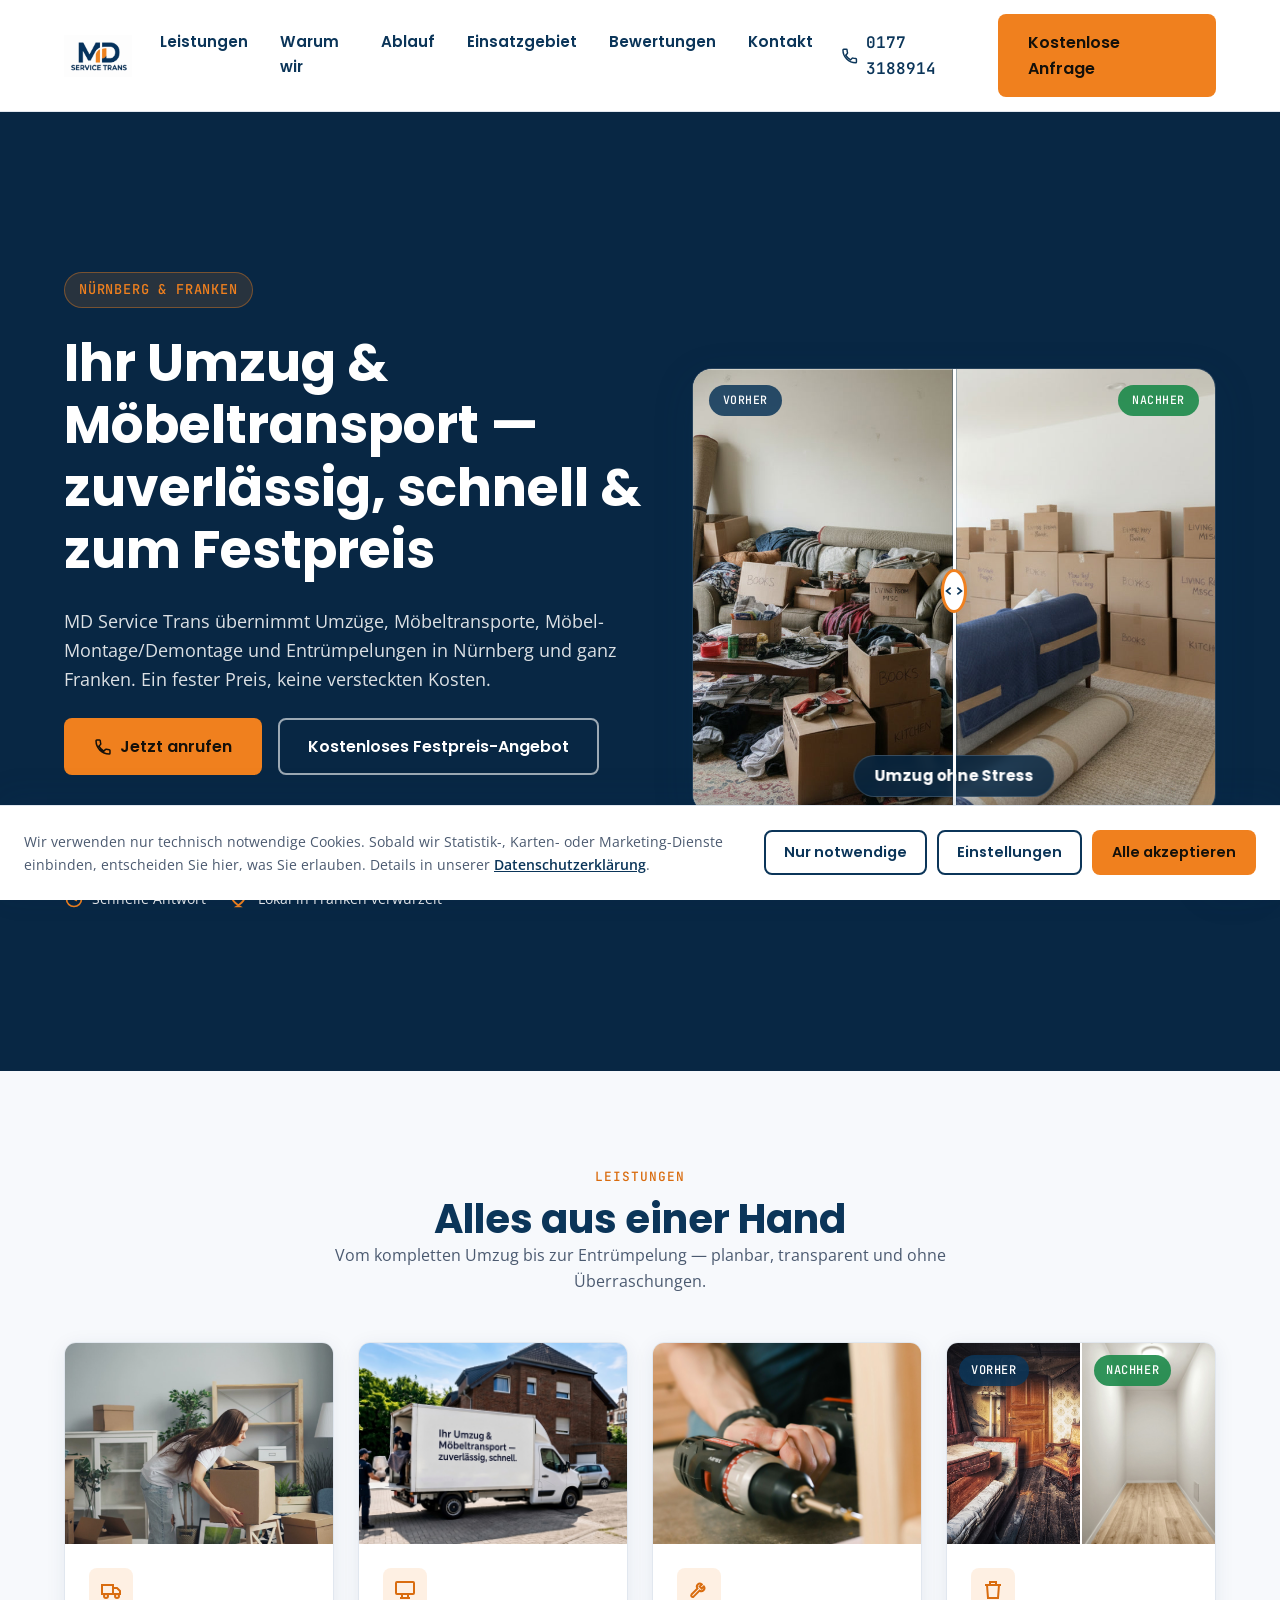
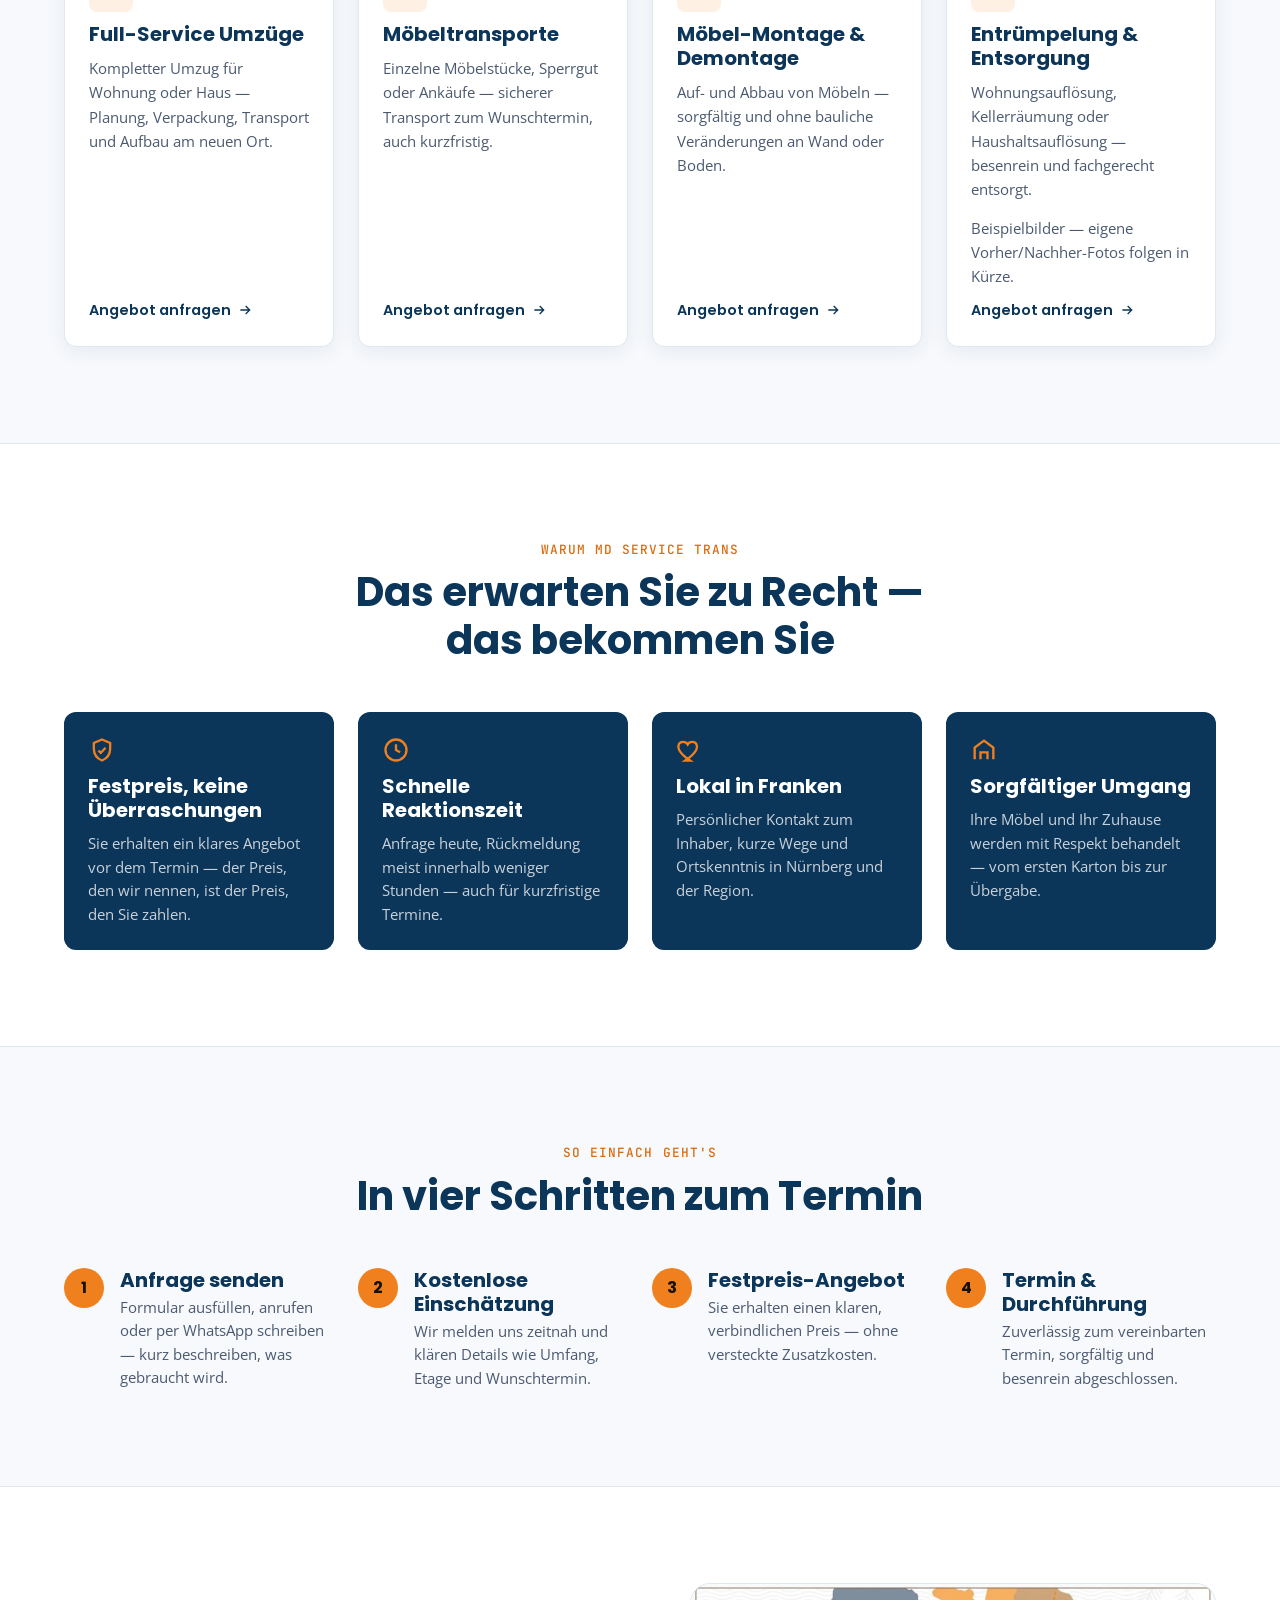
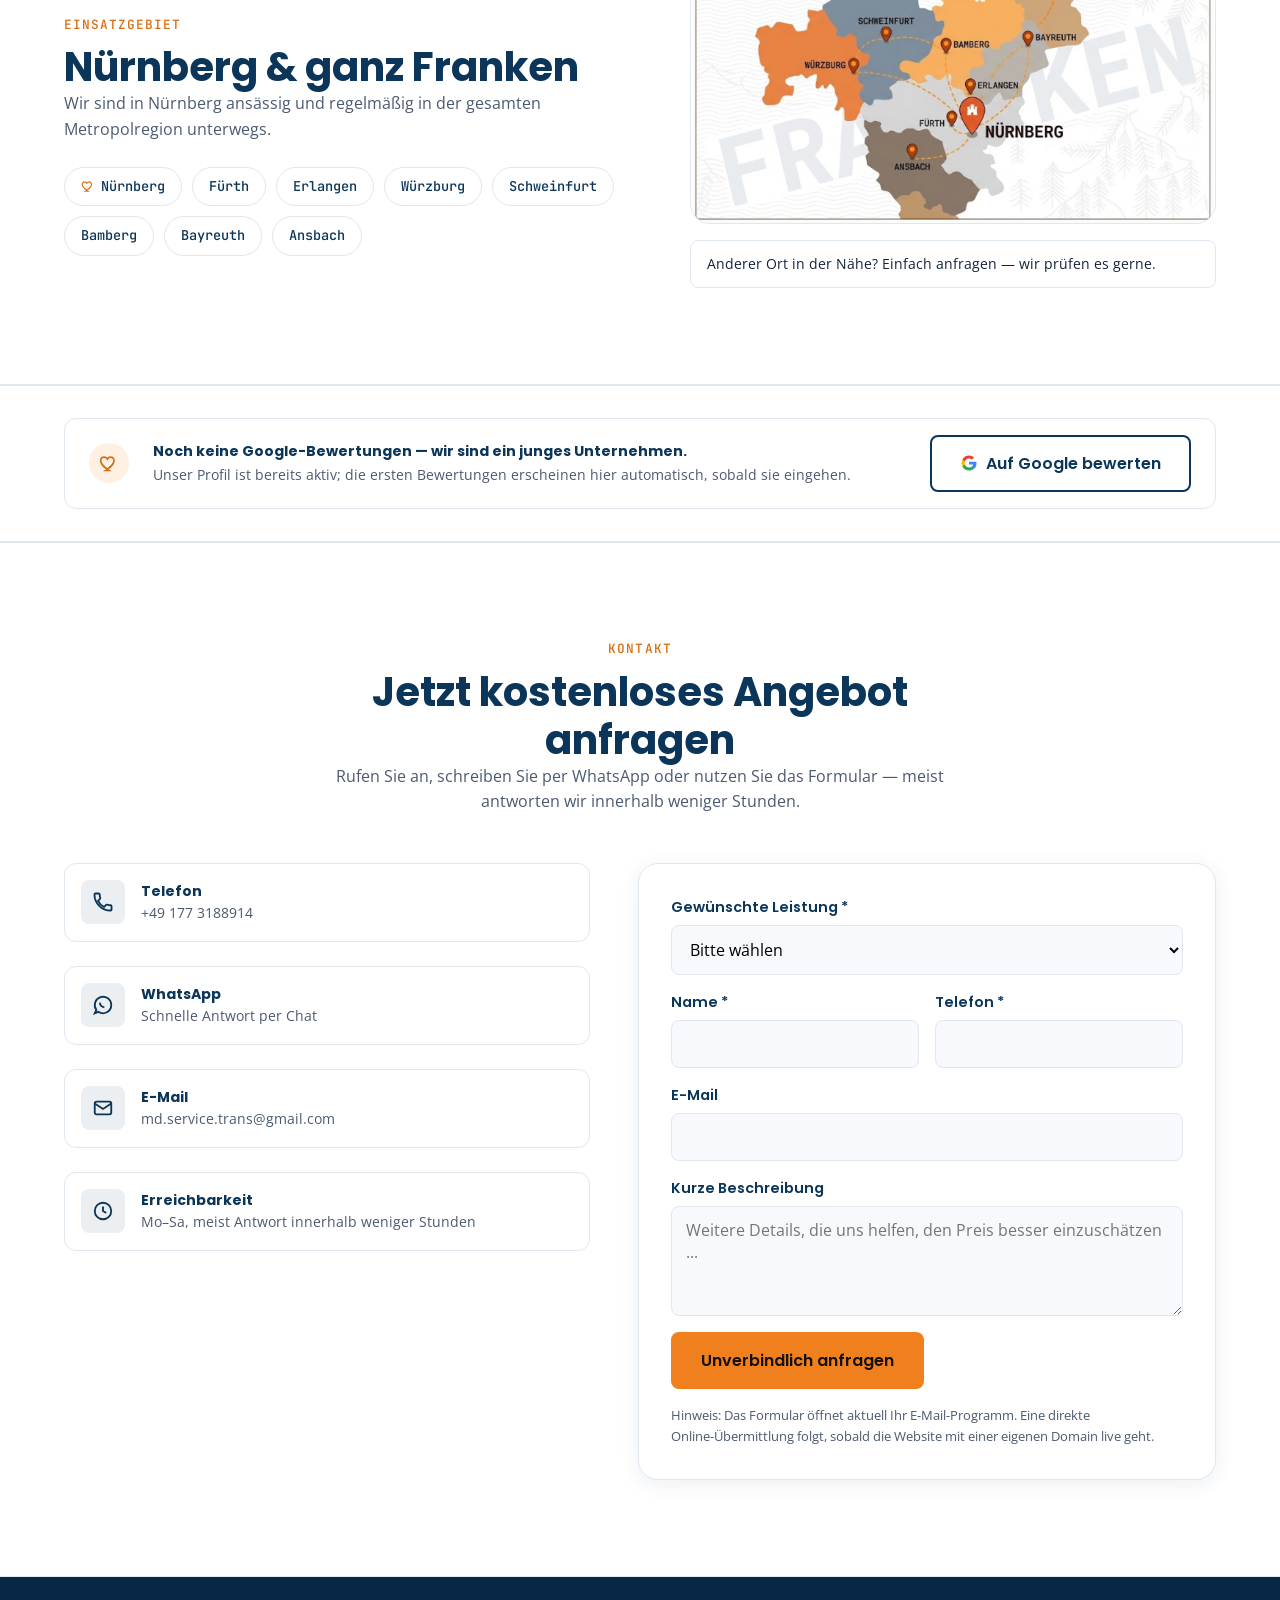
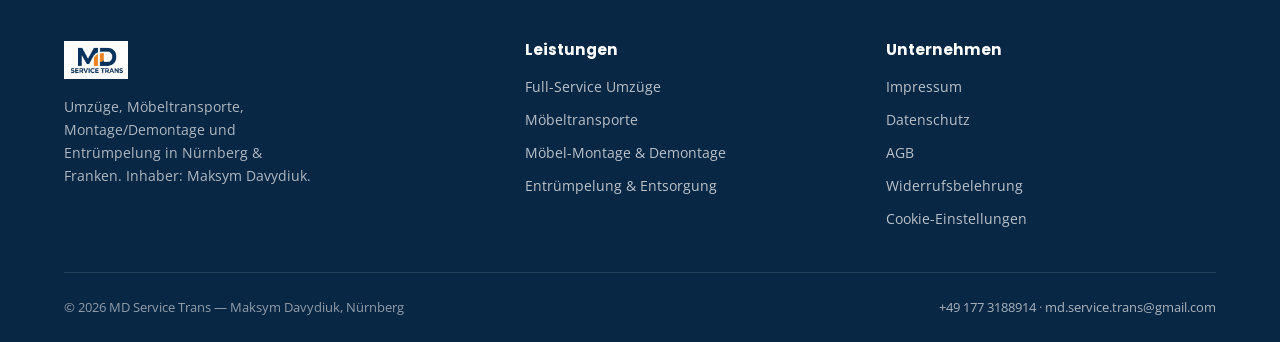
==== index.html @ b8107079 "Move service-area caption below the map instead of overlaying it" ====
<!DOCTYPE html>
<html lang="de">
<head>
<meta charset="UTF-8">
<meta name="viewport" content="width=device-width, initial-scale=1">
<title>MD Service Trans — Umzüge & Möbeltransporte in Nürnberg & Franken</title>
<meta name="description" content="Umzüge, Möbeltransporte, Möbel-Montage/Demontage und Entrümpelung in Nürnberg und Franken. Festpreis ohne versteckte Kosten, versichert, schnelle Antwort.">
<link rel="stylesheet" href="assets/fonts/fonts.css">
<link rel="stylesheet" href="styles.css">

<!-- Structured data for AI agents & search engines (schema.org LocalBusiness) -->
<script type="application/ld+json">
{
  "@context": "https://schema.org",
  "@type": "MovingCompany",
  "name": "MD Service Trans",
  "image": "assets/brand/logo.png",
  "url": "https://www.md-service-trans.de",
  "telephone": "+491773188914",
  "email": "md.service.trans@gmail.com",
  "founder": { "@type": "Person", "name": "Maksym Davydiuk" },
  "sameAs": ["https://www.google.com/search?q=MD+Service+Trans&kgmid=%2Fg%2F11nvbgvc3h&hl=de"],
  "address": {
    "@type": "PostalAddress",
    "streetAddress": "Jenaer Str. 13",
    "postalCode": "90491",
    "addressLocality": "Nürnberg",
    "addressCountry": "DE"
  },
  "areaServed": ["Nürnberg", "Fürth", "Erlangen", "Würzburg", "Schweinfurt", "Bamberg", "Bayreuth", "Ansbach"],
  "priceRange": "€€",
  "makesOffer": [
    { "@type": "Offer", "itemOffered": { "@type": "Service", "name": "Umzüge / Full-Service Umzug" } },
    { "@type": "Offer", "itemOffered": { "@type": "Service", "name": "Möbeltransporte" } },
    { "@type": "Offer", "itemOffered": { "@type": "Service", "name": "Möbel-Montage & Demontage" } },
    { "@type": "Offer", "itemOffered": { "@type": "Service", "name": "Entrümpelung & Entsorgung" } }
  ]
}
</script>
</head>
<body>
<a class="skip-link" href="#main">Zum Inhalt springen</a>

<header class="site-header">
  <div class="container header-inner">
    <a href="#top" class="brand" aria-label="MD Service Trans — Startseite">
      <img src="assets/brand/logo.png" alt="MD Service Trans Logo">
    </a>
    <nav class="main-nav" id="main-nav" aria-label="Hauptnavigation">
      <a href="#leistungen">Leistungen</a>
      <a href="#warum-wir">Warum wir</a>
      <a href="#ablauf">Ablauf</a>
      <a href="#einsatzgebiet">Einsatzgebiet</a>
      <a href="#bewertungen">Bewertungen</a>
      <a href="#kontakt">Kontakt</a>
    </nav>
    <div class="header-cta">
      <a class="phone-link" href="tel:+491773188914" aria-label="Anrufen: 0177 3188914">
        <svg width="18" height="18" viewBox="0 0 24 24" fill="none" stroke="currentColor" stroke-width="2" aria-hidden="true"><path d="M6.6 10.8c1.4 2.8 3.8 5.2 6.6 6.6l2.2-2.2c.3-.3.7-.4 1.1-.3 1.2.4 2.5.6 3.8.6.6 0 1 .5 1 1.1v3.6c0 .6-.5 1.1-1.1 1.1C10.6 21.3 2.7 13.4 2.7 3.8 2.7 3.2 3.1 2.7 3.7 2.7h3.6c.6 0 1.1.4 1.1 1 0 1.3.2 2.6.6 3.8.1.4 0 .8-.3 1.1L6.6 10.8Z"/></svg>
        <span>0177 3188914</span>
      </a>
      <a class="btn btn-primary" href="#kontakt">Kostenlose Anfrage</a>
      <button class="nav-toggle" id="nav-toggle" aria-expanded="false" aria-controls="main-nav" aria-label="Menü öffnen">
        <svg viewBox="0 0 24 24" fill="none" stroke="currentColor" stroke-width="2" aria-hidden="true"><path d="M4 7h16M4 12h16M4 17h16"/></svg>
      </button>
    </div>
  </div>
</header>

<main id="main">

  <!-- HERO -->
  <section class="hero" id="top">
    <div class="container hero-inner">
      <div class="hero-copy">
        <span class="eyebrow">Nürnberg &amp; Franken</span>
        <h1>Ihr Umzug &amp; Möbeltransport — zuverlässig, schnell &amp; zum Festpreis</h1>
        <p class="hero-sub">MD Service Trans übernimmt Umzüge, Möbeltransporte, Möbel-Montage/Demontage und Entrümpelungen in Nürnberg und ganz Franken. Ein fester Preis, keine versteckten Kosten.</p>
        <div class="hero-actions">
          <a class="btn btn-primary" href="tel:+491773188914">
            <svg width="18" height="18" viewBox="0 0 24 24" fill="none" stroke="currentColor" stroke-width="2" aria-hidden="true"><path d="M6.6 10.8c1.4 2.8 3.8 5.2 6.6 6.6l2.2-2.2c.3-.3.7-.4 1.1-.3 1.2.4 2.5.6 3.8.6.6 0 1 .5 1 1.1v3.6c0 .6-.5 1.1-1.1 1.1C10.6 21.3 2.7 13.4 2.7 3.8 2.7 3.2 3.1 2.7 3.7 2.7h3.6c.6 0 1.1.4 1.1 1 0 1.3.2 2.6.6 3.8.1.4 0 .8-.3 1.1L6.6 10.8Z"/></svg>
            Jetzt anrufen
          </a>
          <a class="btn btn-secondary" href="#kontakt">Kostenloses Festpreis-Angebot</a>
        </div>
        <div class="trust-strip">
          <div class="trust-item"><svg viewBox="0 0 24 24" fill="none" stroke="currentColor" stroke-width="2" aria-hidden="true"><path d="M9 12.5l2 2 4-4.5M12 3l7 3v5c0 4.6-3 8.4-7 10-4-1.6-7-5.4-7-10V6l7-3Z"/></svg>Festpreis ohne versteckte Kosten</div>
          <div class="trust-item"><svg viewBox="0 0 24 24" fill="none" stroke="currentColor" stroke-width="2" aria-hidden="true"><path d="M12 3l7 3v5c0 4.6-3 8.4-7 10-4-1.6-7-5.4-7-10V6l7-3Z"/></svg>Versichert &amp; zuverlässig</div>
          <div class="trust-item"><svg viewBox="0 0 24 24" fill="none" stroke="currentColor" stroke-width="2" aria-hidden="true"><circle cx="12" cy="12" r="9"/><path d="M12 7v5l3.5 2"/></svg>Schnelle Antwort</div>
          <div class="trust-item"><svg viewBox="0 0 24 24" fill="none" stroke="currentColor" stroke-width="2" aria-hidden="true"><path d="M12 21s-7-4.6-9.3-9C1 8.4 2.6 5 6 5c2 0 3.3 1 4 2.2C10.7 6 12 5 14 5c3.4 0 5 3.4 3.3 7-2.3 4.4-9.3 9-9.3 9Z"/></svg>Lokal in Franken verwurzelt</div>
        </div>
      </div>
      <div class="hero-photo-card">
        <!-- TODO: swap for the matched AI-generated "chaos -> packed" pair once supplied via Drive -->
        <div class="ba-slider" id="hero-ba-slider">
          <div class="ba-slider-layer ba-after">
            <img src="assets/photos/hero-nachher-room.jpg" alt="Nachher: sauber verpacktes Sofa und ordentlich gestapelte Kartons, bereit für den Umzug" width="1344" height="768">
          </div>
          <div class="ba-slider-layer ba-before">
            <img src="assets/photos/hero-vorher-room.jpg" alt="Vorher: Zimmer voller Umzugskartons, Möbel und Chaos" width="1344" height="768">
          </div>
          <span class="ba-slider-tag ba-tag-before">Vorher</span>
          <span class="ba-slider-tag ba-tag-after">Nachher</span>
          <div class="ba-slider-handle" id="hero-ba-handle" role="slider" tabindex="0"
               aria-label="Vorher/Nachher-Vergleich verschieben" aria-valuemin="0" aria-valuemax="100" aria-valuenow="50">
            <span class="ba-slider-handle-btn">
              <svg viewBox="0 0 24 24" fill="none" stroke="currentColor" stroke-width="2" aria-hidden="true"><path d="M8 8l-5 4 5 4M16 8l5 4-5 4"/></svg>
            </span>
          </div>
          <span class="hero-slogan">Umzug ohne Stress</span>
        </div>
      </div>
    </div>
  </section>

  <!-- SERVICES -->
  <section id="leistungen">
    <div class="container">
      <div class="section-head">
        <span class="kicker">Leistungen</span>
        <h2>Alles aus einer Hand</h2>
        <p>Vom kompletten Umzug bis zur Entrümpelung — planbar, transparent und ohne Überraschungen.</p>
      </div>
      <div class="services-grid">

        <article class="service-card">
          <div class="service-photo"><img src="assets/photos/service-umzug.jpg" alt="Umzugskartons werden in einer Wohnung für einen Full-Service-Umzug gepackt (Illustrationsfoto)" loading="lazy" width="600" height="450"></div>
          <div class="service-body">
            <div class="service-icon"><svg viewBox="0 0 24 24" fill="none" stroke="currentColor" stroke-width="2" aria-hidden="true"><path d="M3 7h11v9H3zM14 10h4l3 3v3h-7zM7 20a2 2 0 100-4 2 2 0 000 4zM18 20a2 2 0 100-4 2 2 0 000 4z"/></svg></div>
            <h3>Full-Service Umzüge</h3>
            <p>Kompletter Umzug für Wohnung oder Haus — Planung, Verpackung, Transport und Aufbau am neuen Ort.</p>
            <a class="service-link" href="#kontakt">Angebot anfragen <svg viewBox="0 0 24 24" fill="none" stroke="currentColor" stroke-width="2" aria-hidden="true"><path d="M5 12h14M13 6l6 6-6 6"/></svg></a>
          </div>
        </article>

        <article class="service-card">
          <div class="service-photo"><img src="assets/photos/service-moebeltransport-creative.jpg" alt="Großer Möbeltransporter für umfangreiche Transporte (Illustrationsfoto)" loading="lazy" width="600" height="450"></div>
          <div class="service-body">
            <div class="service-icon"><svg viewBox="0 0 24 24" fill="none" stroke="currentColor" stroke-width="2" aria-hidden="true"><rect x="3" y="4" width="18" height="12" rx="1"/><path d="M7 20h10M9 16v4M15 16v4"/></svg></div>
            <h3>Möbeltransporte</h3>
            <p>Einzelne Möbelstücke, Sperrgut oder Ankäufe — sicherer Transport zum Wunschtermin, auch kurzfristig.</p>
            <a class="service-link" href="#kontakt">Angebot anfragen <svg viewBox="0 0 24 24" fill="none" stroke="currentColor" stroke-width="2" aria-hidden="true"><path d="M5 12h14M13 6l6 6-6 6"/></svg></a>
          </div>
        </article>

        <article class="service-card">
          <div class="service-photo"><img src="assets/photos/service-montage.jpg" alt="Möbelmontage mit Akkuschrauber (Illustrationsfoto)" loading="lazy" width="600" height="450"></div>
          <div class="service-body">
            <div class="service-icon"><svg viewBox="0 0 24 24" fill="none" stroke="currentColor" stroke-width="2" aria-hidden="true"><path d="M14.7 6.3a3 3 0 00-4.2 4.2l-6 6a1.5 1.5 0 002.1 2.1l6-6a3 3 0 004.2-4.2l-2.1 2.1-2-2 2.1-2.1Z"/></svg></div>
            <h3>Möbel-Montage &amp; Demontage</h3>
            <p>Auf- und Abbau von Möbeln — sorgfältig und ohne bauliche Veränderungen an Wand oder Boden.</p>
            <a class="service-link" href="#kontakt">Angebot anfragen <svg viewBox="0 0 24 24" fill="none" stroke="currentColor" stroke-width="2" aria-hidden="true"><path d="M5 12h14M13 6l6 6-6 6"/></svg></a>
          </div>
        </article>

        <article class="service-card">
          <div class="service-photo">
            <div class="before-after before-after--card">
              <div class="ba-panel vorher">
                <img src="assets/photos/entruempelung-vorher.jpg" alt="Vollgestellter, unaufgeräumter Raum vor einer Entrümpelung (Beispielbild)" loading="lazy">
                <span class="ba-tag">Vorher</span>
              </div>
              <div class="ba-panel nachher">
                <img src="assets/photos/service-entruempelung.jpg" alt="Leerer, besenreiner Raum nach einer Entrümpelung (Beispielbild)" loading="lazy">
                <span class="ba-tag">Nachher</span>
              </div>
            </div>
          </div>
          <div class="service-body">
            <div class="service-icon"><svg viewBox="0 0 24 24" fill="none" stroke="currentColor" stroke-width="2" aria-hidden="true"><path d="M4 7h16M9 7V4h6v3M6 7l1 13h10l1-13"/></svg></div>
            <h3>Entrümpelung &amp; Entsorgung</h3>
            <p>Wohnungsauflösung, Kellerräumung oder Haushaltsauflösung — besenrein und fachgerecht entsorgt.</p>
            <p class="form-hint">Beispielbilder — eigene Vorher/Nachher-Fotos folgen in Kürze.</p>
            <a class="service-link" href="#kontakt">Angebot anfragen <svg viewBox="0 0 24 24" fill="none" stroke="currentColor" stroke-width="2" aria-hidden="true"><path d="M5 12h14M13 6l6 6-6 6"/></svg></a>
          </div>
        </article>

      </div>
    </div>
  </section>

  <!-- WHY US -->
  <section id="warum-wir" class="section-alt">
    <div class="container">
      <div class="section-head">
        <span class="kicker">Warum MD Service Trans</span>
        <h2>Das erwarten Sie zu Recht — das bekommen Sie</h2>
      </div>
      <div class="why-grid">
        <div class="why-card">
          <svg viewBox="0 0 24 24" fill="none" stroke="currentColor" stroke-width="2" aria-hidden="true"><path d="M9 12.5l2 2 4-4.5M12 3l7 3v5c0 4.6-3 8.4-7 10-4-1.6-7-5.4-7-10V6l7-3Z"/></svg>
          <h3>Festpreis, keine Überraschungen</h3>
          <p>Sie erhalten ein klares Angebot vor dem Termin — der Preis, den wir nennen, ist der Preis, den Sie zahlen.</p>
        </div>
        <div class="why-card">
          <svg viewBox="0 0 24 24" fill="none" stroke="currentColor" stroke-width="2" aria-hidden="true"><circle cx="12" cy="12" r="9"/><path d="M12 7v5l3.5 2"/></svg>
          <h3>Schnelle Reaktionszeit</h3>
          <p>Anfrage heute, Rückmeldung meist innerhalb weniger Stunden — auch für kurzfristige Termine.</p>
        </div>
        <div class="why-card">
          <svg viewBox="0 0 24 24" fill="none" stroke="currentColor" stroke-width="2" aria-hidden="true"><path d="M12 21s-7-4.6-9.3-9C1 8.4 2.6 5 6 5c2 0 3.3 1 4 2.2C10.7 6 12 5 14 5c3.4 0 5 3.4 3.3 7-2.3 4.4-9.3 9-9.3 9Z"/></svg>
          <h3>Lokal in Franken</h3>
          <p>Persönlicher Kontakt zum Inhaber, kurze Wege und Ortskenntnis in Nürnberg und der Region.</p>
        </div>
        <div class="why-card">
          <svg viewBox="0 0 24 24" fill="none" stroke="currentColor" stroke-width="2" aria-hidden="true"><path d="M4 20V10l8-6 8 6v10M9 20v-6h6v6"/></svg>
          <h3>Sorgfältiger Umgang</h3>
          <p>Ihre Möbel und Ihr Zuhause werden mit Respekt behandelt — vom ersten Karton bis zur Übergabe.</p>
        </div>
      </div>
    </div>
  </section>

  <!-- PROCESS -->
  <section id="ablauf">
    <div class="container">
      <div class="section-head">
        <span class="kicker">So einfach geht's</span>
        <h2>In vier Schritten zum Termin</h2>
      </div>
      <div class="steps">
        <div class="step"><h3>Anfrage senden</h3><p>Formular ausfüllen, anrufen oder per WhatsApp schreiben — kurz beschreiben, was gebraucht wird.</p></div>
        <div class="step"><h3>Kostenlose Einschätzung</h3><p>Wir melden uns zeitnah und klären Details wie Umfang, Etage und Wunschtermin.</p></div>
        <div class="step"><h3>Festpreis-Angebot</h3><p>Sie erhalten einen klaren, verbindlichen Preis — ohne versteckte Zusatzkosten.</p></div>
        <div class="step"><h3>Termin &amp; Durchführung</h3><p>Zuverlässig zum vereinbarten Termin, sorgfältig und besenrein abgeschlossen.</p></div>
      </div>
    </div>
  </section>

  <!-- SERVICE AREA -->
  <section id="einsatzgebiet" class="section-alt">
    <div class="container area-wrap">
      <div>
        <span class="kicker">Einsatzgebiet</span>
        <h2>Nürnberg &amp; ganz Franken</h2>
        <p>Wir sind in Nürnberg ansässig und regelmäßig in der gesamten Metropolregion unterwegs.</p>
        <div class="area-list">
          <span class="area-chip"><svg viewBox="0 0 24 24" fill="none" stroke="currentColor" stroke-width="2" aria-hidden="true"><path d="M12 21s-7-4.6-9.3-9C1 8.4 2.6 5 6 5c2 0 3.3 1 4 2.2C10.7 6 12 5 14 5c3.4 0 5 3.4 3.3 7-2.3 4.4-9.3 9-9.3 9Z"/></svg>Nürnberg</span>
          <span class="area-chip">Fürth</span>
          <span class="area-chip">Erlangen</span>
          <span class="area-chip">Würzburg</span>
          <span class="area-chip">Schweinfurt</span>
          <span class="area-chip">Bamberg</span>
          <span class="area-chip">Bayreuth</span>
          <span class="area-chip">Ansbach</span>
        </div>
      </div>
      <div class="area-map-col">
        <div class="area-map">
          <img src="assets/photos/franconia-service-area-map.png" alt="Illustrierte Karte des Einsatzgebiets Franken: Nürnberg als Standort, verbunden mit Fürth, Erlangen, Würzburg, Schweinfurt, Bamberg, Bayreuth und Ansbach" width="711" height="325">
        </div>
        <p class="area-map-caption">Anderer Ort in der Nähe? Einfach anfragen — wir prüfen es gerne.</p>
      </div>
    </div>
  </section>

  <!-- REVIEWS -->
  <section id="bewertungen" class="section-slim section-alt">
    <div class="container">
      <div class="reviews-bar">
        <div class="reviews-bar-icon">
          <svg viewBox="0 0 24 24" fill="none" stroke="currentColor" stroke-width="2" aria-hidden="true"><path d="M12 21s-7-4.6-9.3-9C1 8.4 2.6 5 6 5c2 0 3.3 1 4 2.2C10.7 6 12 5 14 5c3.4 0 5 3.4 3.3 7-2.3 4.4-9.3 9-9.3 9Z"/></svg>
        </div>
        <p class="reviews-bar-text">
          <strong>Noch keine Google-Bewertungen — wir sind ein junges Unternehmen.</strong>
          Unser Profil ist bereits aktiv; die ersten Bewertungen erscheinen hier automatisch, sobald sie eingehen.
        </p>
        <a class="btn btn-outline-navy gbp-cta" href="https://www.google.com/search?q=MD+Service+Trans&kgmid=%2Fg%2F11nvbgvc3h&hl=de" target="_blank" rel="noopener">
          <svg width="18" height="18" viewBox="0 0 24 24" aria-hidden="true"><path fill="#4285F4" d="M22 12.2c0-.7-.06-1.4-.18-2H12v3.8h5.6a4.8 4.8 0 0 1-2.08 3.2v2.6h3.36c1.97-1.8 3.12-4.5 3.12-7.6Z"/><path fill="#34A853" d="M12 22c2.7 0 4.97-.9 6.62-2.4l-3.36-2.6c-.93.63-2.13 1-3.26 1-2.5 0-4.6-1.7-5.36-3.9H3.18v2.5A10 10 0 0 0 12 22Z"/><path fill="#FBBC05" d="M6.64 14.1a5.97 5.97 0 0 1 0-4.2v-2.5H3.18a10 10 0 0 0 0 9.2l3.46-2.5Z"/><path fill="#EA4335" d="M12 6c1.47 0 2.79.5 3.83 1.5l2.87-2.8C16.96 3.02 14.7 2 12 2 8.15 2 4.8 4.2 3.18 7.4l3.46 2.5C7.4 7.7 9.5 6 12 6Z"/></svg>
          Auf Google bewerten
        </a>
      </div>
    </div>
  </section>

  <!-- CONTACT -->
  <section id="kontakt" class="section-alt">
    <div class="container">
      <div class="section-head">
        <span class="kicker">Kontakt</span>
        <h2>Jetzt kostenloses Angebot anfragen</h2>
        <p>Rufen Sie an, schreiben Sie per WhatsApp oder nutzen Sie das Formular — meist antworten wir innerhalb weniger Stunden.</p>
      </div>
      <div class="contact-wrap">
        <div class="contact-info">
          <a class="contact-method" href="tel:+491773188914">
            <span class="icon-wrap"><svg viewBox="0 0 24 24" fill="none" stroke="currentColor" stroke-width="2" aria-hidden="true"><path d="M6.6 10.8c1.4 2.8 3.8 5.2 6.6 6.6l2.2-2.2c.3-.3.7-.4 1.1-.3 1.2.4 2.5.6 3.8.6.6 0 1 .5 1 1.1v3.6c0 .6-.5 1.1-1.1 1.1C10.6 21.3 2.7 13.4 2.7 3.8 2.7 3.2 3.1 2.7 3.7 2.7h3.6c.6 0 1.1.4 1.1 1 0 1.3.2 2.6.6 3.8.1.4 0 .8-.3 1.1L6.6 10.8Z"/></svg></span>
            <span><strong>Telefon</strong><span>+49 177 3188914</span></span>
          </a>
          <a class="contact-method" href="https://wa.me/491773188914" target="_blank" rel="noopener">
            <span class="icon-wrap"><svg viewBox="0 0 24 24" fill="none" stroke="currentColor" stroke-width="2" aria-hidden="true"><path d="M21 12a9 9 0 10-16.3 5.3L3 21l3.9-1.6A9 9 0 0021 12z"/><path d="M8.5 9.5c.3 2.6 2.4 4.7 5 5"/></svg></span>
            <span><strong>WhatsApp</strong><span>Schnelle Antwort per Chat</span></span>
          </a>
          <a class="contact-method" href="mailto:md.service.trans@gmail.com">
            <span class="icon-wrap"><svg viewBox="0 0 24 24" fill="none" stroke="currentColor" stroke-width="2" aria-hidden="true"><rect x="3" y="5" width="18" height="14" rx="2"/><path d="M3 7l9 6 9-6"/></svg></span>
            <span><strong>E-Mail</strong><span>md.service.trans@gmail.com</span></span>
          </a>
          <div class="contact-method">
            <span class="icon-wrap"><svg viewBox="0 0 24 24" fill="none" stroke="currentColor" stroke-width="2" aria-hidden="true"><circle cx="12" cy="12" r="9"/><path d="M12 7v5l3.5 2"/></svg></span>
            <span><strong>Erreichbarkeit</strong><span>Mo–Sa, meist Antwort innerhalb weniger Stunden</span></span>
          </div>
        </div>

        <form class="contact-form" id="request-form" action="mailto:md.service.trans@gmail.com" method="post" enctype="text/plain">

          <div class="form-row">
            <label for="service">Gewünschte Leistung *</label>
            <select id="service" name="Leistung" required>
              <option value="">Bitte wählen</option>
              <option value="Umzug">Full-Service Umzug</option>
              <option value="Moebeltransport">Möbeltransport</option>
              <option value="Montage">Möbel-Montage &amp; Demontage</option>
              <option value="Entruempelung">Entrümpelung &amp; Entsorgung</option>
              <option value="Sonstiges">Sonstiges</option>
            </select>
          </div>

          <!-- Umzug -->
          <div class="service-fields" data-fields-for="Umzug">
            <div class="form-two">
              <div class="form-row">
                <label for="umzug-von">Von (PLZ / Ort)</label>
                <input type="text" id="umzug-von" name="Von" disabled placeholder="z. B. 90491 Nürnberg">
              </div>
              <div class="form-row">
                <label for="umzug-nach">Nach (PLZ / Ort)</label>
                <input type="text" id="umzug-nach" name="Nach" disabled placeholder="z. B. 90762 Fürth">
              </div>
            </div>
            <div class="form-three">
              <div class="form-row">
                <label for="umzug-flaeche">Wohnfläche (m²)</label>
                <input type="number" id="umzug-flaeche" name="Wohnflaeche_qm" disabled min="0">
              </div>
              <div class="form-row">
                <label for="umzug-etage">Etage (von / nach)</label>
                <input type="text" id="umzug-etage" name="Etage" disabled placeholder="z. B. 3. OG → EG">
              </div>
              <div class="form-row">
                <label for="umzug-termin">Wunschtermin</label>
                <input type="date" id="umzug-termin" name="Wunschtermin_Umzug" disabled>
              </div>
            </div>
            <div class="form-row">
              <label>Aufzug vorhanden?</label>
              <div class="radio-row">
                <label class="radio-option"><input type="radio" name="Aufzug" value="Ja" disabled>Ja</label>
                <label class="radio-option"><input type="radio" name="Aufzug" value="Nein" disabled>Nein</label>
              </div>
            </div>
          </div>

          <!-- Möbeltransport -->
          <div class="service-fields" data-fields-for="Moebeltransport">
            <div class="form-two">
              <div class="form-row">
                <label for="mt-art">Art des Möbelstücks</label>
                <input type="text" id="mt-art" name="Moebelstueck" disabled placeholder="z. B. Sofa, Kühlschrank, Klavier">
              </div>
              <div class="form-row">
                <label for="mt-anzahl">Anzahl</label>
                <input type="number" id="mt-anzahl" name="Anzahl_Moebel" disabled min="1">
              </div>
            </div>
            <div class="form-two">
              <div class="form-row">
                <label for="mt-etage">Etage (Abholung)</label>
                <input type="text" id="mt-etage" name="Etage_Moebeltransport" disabled placeholder="z. B. 2. OG, kein Aufzug">
              </div>
              <div class="form-row">
                <label for="mt-termin">Wunschtermin</label>
                <input type="date" id="mt-termin" name="Wunschtermin_Moebeltransport" disabled>
              </div>
            </div>
          </div>

          <!-- Montage & Demontage -->
          <div class="service-fields" data-fields-for="Montage">
            <div class="form-two">
              <div class="form-row">
                <label for="mo-art">Art der Möbel</label>
                <input type="text" id="mo-art" name="Moebelart_Montage" disabled placeholder="z. B. Schrank, Bett, Küche">
              </div>
              <div class="form-row">
                <label for="mo-anzahl">Anzahl Stück</label>
                <input type="number" id="mo-anzahl" name="Anzahl_Montage" disabled min="1">
              </div>
            </div>
            <div class="form-row">
              <label for="mo-termin">Wunschtermin</label>
              <input type="date" id="mo-termin" name="Wunschtermin_Montage" disabled>
            </div>
          </div>

          <!-- Entrümpelung -->
          <div class="service-fields" data-fields-for="Entruempelung">
            <div class="form-two">
              <div class="form-row">
                <label for="er-objekt">Art des Objekts</label>
                <select id="er-objekt" name="Objektart" disabled>
                  <option value="">Bitte wählen</option>
                  <option value="Wohnung">Wohnung</option>
                  <option value="Haus">Haus</option>
                  <option value="Keller">Keller</option>
                  <option value="Dachboden">Dachboden</option>
                  <option value="Garage">Garage</option>
                  <option value="Sonstiges">Sonstiges</option>
                </select>
              </div>
              <div class="form-row">
                <label for="er-flaeche">Fläche (geschätzt, m²)</label>
                <input type="number" id="er-flaeche" name="Flaeche_qm_Entruempelung" disabled min="0">
              </div>
            </div>
            <div class="form-two">
              <div class="form-row">
                <label for="er-etage">Etage</label>
                <input type="text" id="er-etage" name="Etage_Entruempelung" disabled placeholder="z. B. EG, 1. OG">
              </div>
              <div class="form-row">
                <label for="er-zustand">Zustand / Umfang</label>
                <select id="er-zustand" name="Zustand" disabled>
                  <option value="">Bitte wählen</option>
                  <option value="Leicht">Leicht (wenig Gegenstände)</option>
                  <option value="Mittel">Mittel</option>
                  <option value="Stark">Stark (voll gestellt / Messie)</option>
                </select>
              </div>
            </div>
          </div>

          <!-- Sonstiges -->
          <div class="service-fields" data-fields-for="Sonstiges">
            <div class="form-row">
              <label for="so-beschreibung">Beschreiben Sie Ihr Anliegen</label>
              <textarea id="so-beschreibung" name="Sonstiges_Beschreibung" disabled placeholder="Was genau möchten Sie erledigt haben?"></textarea>
            </div>
          </div>

          <div class="form-two">
            <div class="form-row">
              <label for="name">Name *</label>
              <input type="text" id="name" name="Name" required autocomplete="name">
            </div>
            <div class="form-row">
              <label for="phone">Telefon *</label>
              <input type="tel" id="phone" name="Telefon" required autocomplete="tel">
            </div>
          </div>
          <div class="form-row">
            <label for="email">E-Mail</label>
            <input type="email" id="email" name="E-Mail" autocomplete="email">
          </div>
          <div class="form-row">
            <label for="message">Kurze Beschreibung</label>
            <textarea id="message" name="Nachricht" placeholder="Weitere Details, die uns helfen, den Preis besser einzuschätzen ..."></textarea>
          </div>
          <button type="submit" class="btn btn-primary">Unverbindlich anfragen</button>
          <p class="form-note">Hinweis: Das Formular öffnet aktuell Ihr E-Mail-Programm. Eine direkte Online-Übermittlung folgt, sobald die Website mit einer eigenen Domain live geht.</p>
        </form>
      </div>
    </div>
  </section>

</main>

<a class="whatsapp-fab" href="https://wa.me/491773188914" target="_blank" rel="noopener" aria-label="Per WhatsApp kontaktieren">
  <svg viewBox="0 0 24 24" fill="none" stroke="currentColor" stroke-width="2" aria-hidden="true"><path d="M21 12a9 9 0 10-16.3 5.3L3 21l3.9-1.6A9 9 0 0021 12z"/><path d="M8.5 9.5c.3 2.6 2.4 4.7 5 5"/></svg>
</a>

<footer class="site-footer">
  <div class="container">
    <div class="footer-grid">
      <div class="footer-brand">
        <img src="assets/brand/logo.png" alt="MD Service Trans Logo">
        <p>Umzüge, Möbeltransporte, Montage/Demontage und Entrümpelung in Nürnberg &amp; Franken. Inhaber: Maksym Davydiuk.</p>
      </div>
      <div class="footer-col">
        <h4>Leistungen</h4>
        <a href="#leistungen">Full-Service Umzüge</a>
        <a href="#leistungen">Möbeltransporte</a>
        <a href="#leistungen">Möbel-Montage &amp; Demontage</a>
        <a href="#leistungen">Entrümpelung &amp; Entsorgung</a>
      </div>
      <div class="footer-col">
        <h4>Unternehmen</h4>
        <a href="impressum.html">Impressum</a>
        <a href="datenschutz.html">Datenschutz</a>
        <a href="agb.html">AGB</a>
        <a href="widerruf.html">Widerrufsbelehrung</a>
        <a href="#" data-cookie-settings>Cookie-Einstellungen</a>
      </div>
    </div>
    <div class="footer-bottom">
      <span>&copy; 2026 MD Service Trans — Maksym Davydiuk, Nürnberg</span>
      <span><a href="tel:+491773188914">+49 177 3188914</a> · <a href="mailto:md.service.trans@gmail.com">md.service.trans@gmail.com</a></span>
    </div>
  </div>
</footer>

<script>
  const toggle = document.getElementById('nav-toggle');
  const nav = document.getElementById('main-nav');
  toggle.addEventListener('click', () => {
    const open = nav.classList.toggle('open');
    toggle.setAttribute('aria-expanded', String(open));
  });
  nav.addEventListener('click', (e) => {
    if (e.target.tagName === 'A') {
      nav.classList.remove('open');
      toggle.setAttribute('aria-expanded', 'false');
    }
  });

  // Before/After hero slider — pointer, touch, keyboard accessible
  (function () {
    var slider = document.getElementById('hero-ba-slider');
    if (!slider) return;
    var handle = document.getElementById('hero-ba-handle');
    var beforeLayer = slider.querySelector('.ba-before');
    var dragging = false;

    function setPosition(percent) {
      percent = Math.max(0, Math.min(100, percent));
      beforeLayer.style.clipPath = 'inset(0 ' + (100 - percent) + '% 0 0)';
      handle.style.left = percent + '%';
      handle.setAttribute('aria-valuenow', Math.round(percent));
    }

    function percentFromClientX(clientX) {
      var rect = slider.getBoundingClientRect();
      return ((clientX - rect.left) / rect.width) * 100;
    }

    function onPointerDown(e) {
      dragging = true;
      slider.classList.add('ba-dragging');
      handle.focus();
      onPointerMove(e);
      e.preventDefault();
    }
    function onPointerMove(e) {
      if (!dragging) return;
      var clientX = e.touches ? e.touches[0].clientX : e.clientX;
      setPosition(percentFromClientX(clientX));
      e.preventDefault();
    }
    function onPointerUp() {
      dragging = false;
      slider.classList.remove('ba-dragging');
    }

    // Drag only starts from the handle itself, so touching/scrolling
    // anywhere else on the image keeps normal page scroll working.
    handle.addEventListener('pointerdown', onPointerDown);
    window.addEventListener('pointermove', onPointerMove);
    window.addEventListener('pointerup', onPointerUp);
    handle.addEventListener('touchstart', onPointerDown, { passive: false });
    window.addEventListener('touchmove', onPointerMove, { passive: false });
    window.addEventListener('touchend', onPointerUp);

    // Tap/click anywhere on the image jumps the handle to that position
    // (click doesn't fire after a scroll-swipe gesture, so this never
    // fights with page scrolling).
    slider.addEventListener('click', function (e) {
      setPosition(percentFromClientX(e.clientX));
    });

    handle.addEventListener('keydown', function (e) {
      var current = parseFloat(handle.getAttribute('aria-valuenow')) || 50;
      if (e.key === 'ArrowLeft') { setPosition(current - 5); e.preventDefault(); }
      else if (e.key === 'ArrowRight') { setPosition(current + 5); e.preventDefault(); }
      else if (e.key === 'Home') { setPosition(0); e.preventDefault(); }
      else if (e.key === 'End') { setPosition(100); e.preventDefault(); }
    });

    setPosition(50);
  })();

  // Dynamic per-service request form fields
  const serviceSelect = document.getElementById('service');
  const fieldGroups = document.querySelectorAll('.service-fields');
  serviceSelect.addEventListener('change', () => {
    fieldGroups.forEach((group) => {
      const isActive = group.dataset.fieldsFor === serviceSelect.value;
      group.classList.toggle('active', isActive);
      group.querySelectorAll('input, select, textarea').forEach((field) => {
        field.disabled = !isActive;
      });
    });
  });
</script>
<script src="cookie-consent.js" defer></script>
</body>
</html>
---- assets/fonts/fonts.css ----
@font-face {
  font-family: 'Open Sans';
  font-style: normal;
  font-weight: 400;
  font-display: swap;
  src: url('../fonts/opensans-400-normal-latin-ext.woff2') format('woff2');
  unicode-range: U+0100-02BA, U+02BD-02C5, U+02C7-02CC, U+02CE-02D7, U+02DD-02FF, U+0304, U+0308, U+0329, U+1D00-1DBF, U+1E00-1E9F, U+1EF2-1EFF, U+2020, U+20A0-20AB, U+20AD-20C0, U+2113, U+2C60-2C7F, U+A720-A7FF;
}

@font-face {
  font-family: 'Open Sans';
  font-style: normal;
  font-weight: 400;
  font-display: swap;
  src: url('../fonts/opensans-400-normal-latin.woff2') format('woff2');
  unicode-range: U+0000-00FF, U+0131, U+0152-0153, U+02BB-02BC, U+02C6, U+02DA, U+02DC, U+0304, U+0308, U+0329, U+2000-206F, U+20AC, U+2122, U+2191, U+2193, U+2212, U+2215, U+FEFF, U+FFFD;
}

@font-face {
  font-family: 'Open Sans';
  font-style: normal;
  font-weight: 500;
  font-display: swap;
  src: url('../fonts/opensans-500-normal-latin-ext.woff2') format('woff2');
  unicode-range: U+0100-02BA, U+02BD-02C5, U+02C7-02CC, U+02CE-02D7, U+02DD-02FF, U+0304, U+0308, U+0329, U+1D00-1DBF, U+1E00-1E9F, U+1EF2-1EFF, U+2020, U+20A0-20AB, U+20AD-20C0, U+2113, U+2C60-2C7F, U+A720-A7FF;
}

@font-face {
  font-family: 'Open Sans';
  font-style: normal;
  font-weight: 500;
  font-display: swap;
  src: url('../fonts/opensans-500-normal-latin.woff2') format('woff2');
  unicode-range: U+0000-00FF, U+0131, U+0152-0153, U+02BB-02BC, U+02C6, U+02DA, U+02DC, U+0304, U+0308, U+0329, U+2000-206F, U+20AC, U+2122, U+2191, U+2193, U+2212, U+2215, U+FEFF, U+FFFD;
}

@font-face {
  font-family: 'Open Sans';
  font-style: normal;
  font-weight: 600;
  font-display: swap;
  src: url('../fonts/opensans-600-normal-latin-ext.woff2') format('woff2');
  unicode-range: U+0100-02BA, U+02BD-02C5, U+02C7-02CC, U+02CE-02D7, U+02DD-02FF, U+0304, U+0308, U+0329, U+1D00-1DBF, U+1E00-1E9F, U+1EF2-1EFF, U+2020, U+20A0-20AB, U+20AD-20C0, U+2113, U+2C60-2C7F, U+A720-A7FF;
}

@font-face {
  font-family: 'Open Sans';
  font-style: normal;
  font-weight: 600;
  font-display: swap;
  src: url('../fonts/opensans-600-normal-latin.woff2') format('woff2');
  unicode-range: U+0000-00FF, U+0131, U+0152-0153, U+02BB-02BC, U+02C6, U+02DA, U+02DC, U+0304, U+0308, U+0329, U+2000-206F, U+20AC, U+2122, U+2191, U+2193, U+2212, U+2215, U+FEFF, U+FFFD;
}

@font-face {
  font-family: 'Open Sans';
  font-style: normal;
  font-weight: 700;
  font-display: swap;
  src: url('../fonts/opensans-700-normal-latin-ext.woff2') format('woff2');
  unicode-range: U+0100-02BA, U+02BD-02C5, U+02C7-02CC, U+02CE-02D7, U+02DD-02FF, U+0304, U+0308, U+0329, U+1D00-1DBF, U+1E00-1E9F, U+1EF2-1EFF, U+2020, U+20A0-20AB, U+20AD-20C0, U+2113, U+2C60-2C7F, U+A720-A7FF;
}

@font-face {
  font-family: 'Open Sans';
  font-style: normal;
  font-weight: 700;
  font-display: swap;
  src: url('../fonts/opensans-700-normal-latin.woff2') format('woff2');
  unicode-range: U+0000-00FF, U+0131, U+0152-0153, U+02BB-02BC, U+02C6, U+02DA, U+02DC, U+0304, U+0308, U+0329, U+2000-206F, U+20AC, U+2122, U+2191, U+2193, U+2212, U+2215, U+FEFF, U+FFFD;
}

@font-face {
  font-family: 'Poppins';
  font-style: normal;
  font-weight: 500;
  font-display: swap;
  src: url('../fonts/poppins-500-normal-latin-ext.woff2') format('woff2');
  unicode-range: U+0100-02BA, U+02BD-02C5, U+02C7-02CC, U+02CE-02D7, U+02DD-02FF, U+0304, U+0308, U+0329, U+1D00-1DBF, U+1E00-1E9F, U+1EF2-1EFF, U+2020, U+20A0-20AB, U+20AD-20C0, U+2113, U+2C60-2C7F, U+A720-A7FF;
}

@font-face {
  font-family: 'Poppins';
  font-style: normal;
  font-weight: 500;
  font-display: swap;
  src: url('../fonts/poppins-500-normal-latin.woff2') format('woff2');
  unicode-range: U+0000-00FF, U+0131, U+0152-0153, U+02BB-02BC, U+02C6, U+02DA, U+02DC, U+0304, U+0308, U+0329, U+2000-206F, U+20AC, U+2122, U+2191, U+2193, U+2212, U+2215, U+FEFF, U+FFFD;
}

@font-face {
  font-family: 'Poppins';
  font-style: normal;
  font-weight: 600;
  font-display: swap;
  src: url('../fonts/poppins-600-normal-latin-ext.woff2') format('woff2');
  unicode-range: U+0100-02BA, U+02BD-02C5, U+02C7-02CC, U+02CE-02D7, U+02DD-02FF, U+0304, U+0308, U+0329, U+1D00-1DBF, U+1E00-1E9F, U+1EF2-1EFF, U+2020, U+20A0-20AB, U+20AD-20C0, U+2113, U+2C60-2C7F, U+A720-A7FF;
}

@font-face {
  font-family: 'Poppins';
  font-style: normal;
  font-weight: 600;
  font-display: swap;
  src: url('../fonts/poppins-600-normal-latin.woff2') format('woff2');
  unicode-range: U+0000-00FF, U+0131, U+0152-0153, U+02BB-02BC, U+02C6, U+02DA, U+02DC, U+0304, U+0308, U+0329, U+2000-206F, U+20AC, U+2122, U+2191, U+2193, U+2212, U+2215, U+FEFF, U+FFFD;
}

@font-face {
  font-family: 'Poppins';
  font-style: normal;
  font-weight: 700;
  font-display: swap;
  src: url('../fonts/poppins-700-normal-latin-ext.woff2') format('woff2');
  unicode-range: U+0100-02BA, U+02BD-02C5, U+02C7-02CC, U+02CE-02D7, U+02DD-02FF, U+0304, U+0308, U+0329, U+1D00-1DBF, U+1E00-1E9F, U+1EF2-1EFF, U+2020, U+20A0-20AB, U+20AD-20C0, U+2113, U+2C60-2C7F, U+A720-A7FF;
}

@font-face {
  font-family: 'Poppins';
  font-style: normal;
  font-weight: 700;
  font-display: swap;
  src: url('../fonts/poppins-700-normal-latin.woff2') format('woff2');
  unicode-range: U+0000-00FF, U+0131, U+0152-0153, U+02BB-02BC, U+02C6, U+02DA, U+02DC, U+0304, U+0308, U+0329, U+2000-206F, U+20AC, U+2122, U+2191, U+2193, U+2212, U+2215, U+FEFF, U+FFFD;
}

@font-face {
  font-family: 'Poppins';
  font-style: normal;
  font-weight: 800;
  font-display: swap;
  src: url('../fonts/poppins-800-normal-latin-ext.woff2') format('woff2');
  unicode-range: U+0100-02BA, U+02BD-02C5, U+02C7-02CC, U+02CE-02D7, U+02DD-02FF, U+0304, U+0308, U+0329, U+1D00-1DBF, U+1E00-1E9F, U+1EF2-1EFF, U+2020, U+20A0-20AB, U+20AD-20C0, U+2113, U+2C60-2C7F, U+A720-A7FF;
}

@font-face {
  font-family: 'Poppins';
  font-style: normal;
  font-weight: 800;
  font-display: swap;
  src: url('../fonts/poppins-800-normal-latin.woff2') format('woff2');
  unicode-range: U+0000-00FF, U+0131, U+0152-0153, U+02BB-02BC, U+02C6, U+02DA, U+02DC, U+0304, U+0308, U+0329, U+2000-206F, U+20AC, U+2122, U+2191, U+2193, U+2212, U+2215, U+FEFF, U+FFFD;
}

@font-face {
  font-family: 'JetBrains Mono';
  font-style: normal;
  font-weight: 500;
  font-display: swap;
  src: url('../fonts/jbmono-500-normal-latin-ext.woff2') format('woff2');
  unicode-range: U+0100-02BA, U+02BD-02C5, U+02C7-02CC, U+02CE-02D7, U+02DD-02FF, U+0304, U+0308, U+0329, U+1D00-1DBF, U+1E00-1E9F, U+1EF2-1EFF, U+2020, U+20A0-20AB, U+20AD-20C0, U+2113, U+2C60-2C7F, U+A720-A7FF;
}

@font-face {
  font-family: 'JetBrains Mono';
  font-style: normal;
  font-weight: 500;
  font-display: swap;
  src: url('../fonts/jbmono-500-normal-latin.woff2') format('woff2');
  unicode-range: U+0000-00FF, U+0131, U+0152-0153, U+02BB-02BC, U+02C6, U+02DA, U+02DC, U+0304, U+0308, U+0329, U+2000-206F, U+20AC, U+2122, U+2191, U+2193, U+2212, U+2215, U+FEFF, U+FFFD;
}

@font-face {
  font-family: 'JetBrains Mono';
  font-style: normal;
  font-weight: 600;
  font-display: swap;
  src: url('../fonts/jbmono-600-normal-latin-ext.woff2') format('woff2');
  unicode-range: U+0100-02BA, U+02BD-02C5, U+02C7-02CC, U+02CE-02D7, U+02DD-02FF, U+0304, U+0308, U+0329, U+1D00-1DBF, U+1E00-1E9F, U+1EF2-1EFF, U+2020, U+20A0-20AB, U+20AD-20C0, U+2113, U+2C60-2C7F, U+A720-A7FF;
}

@font-face {
  font-family: 'JetBrains Mono';
  font-style: normal;
  font-weight: 600;
  font-display: swap;
  src: url('../fonts/jbmono-600-normal-latin.woff2') format('woff2');
  unicode-range: U+0000-00FF, U+0131, U+0152-0153, U+02BB-02BC, U+02C6, U+02DA, U+02DC, U+0304, U+0308, U+0329, U+2000-206F, U+20AC, U+2122, U+2191, U+2193, U+2212, U+2215, U+FEFF, U+FFFD;
}
---- styles.css ----
/* MD Service Trans — design tokens */
:root {
  --color-navy: #0B3559;
  --color-navy-deep: #082744;
  --color-navy-light: #14507F;
  --color-orange: #F0801E;
  --color-orange-dark: #D96C0F;
  --color-bg: #F7F9FC;
  --color-surface: #FFFFFF;
  --color-text: #14243A;
  --color-text-muted: #4B5A70;
  --color-border: #E1E7EF;
  --color-success: #1C8A4B;

  --font-heading: 'Poppins', sans-serif;
  --font-body: 'Open Sans', sans-serif;
  --font-mono: 'JetBrains Mono', monospace;

  --space-1: 8px;
  --space-2: 16px;
  --space-3: 24px;
  --space-4: 32px;
  --space-5: 48px;
  --space-6: 64px;
  --space-7: 96px;

  --radius-sm: 8px;
  --radius-md: 12px;
  --radius-lg: 20px;

  --shadow-card: 0 4px 20px rgba(11, 53, 89, 0.08);
  --shadow-elevated: 0 12px 40px rgba(11, 53, 89, 0.16);

  --transition: 200ms ease;
}

* { box-sizing: border-box; margin: 0; padding: 0; }

html { scroll-behavior: smooth; }

@media (prefers-reduced-motion: reduce) {
  html { scroll-behavior: auto; }
  * { animation-duration: 0.001ms !important; animation-iteration-count: 1 !important; transition-duration: 0.001ms !important; }
}

body {
  font-family: var(--font-body);
  color: var(--color-text);
  background: var(--color-bg);
  line-height: 1.6;
  font-size: 16px;
  min-height: 100dvh;
}

img { max-width: 100%; display: block; }

a { color: inherit; text-decoration: none; }

h1, h2, h3, h4 {
  font-family: var(--font-heading);
  color: var(--color-navy);
  line-height: 1.2;
  font-weight: 700;
}

h1 { font-size: clamp(2rem, 4vw + 1rem, 3.25rem); }
h2 { font-size: clamp(1.6rem, 2.5vw + 1rem, 2.5rem); }
h3 { font-size: 1.25rem; }

p { color: var(--color-text-muted); }

.container {
  max-width: 1200px;
  margin: 0 auto;
  padding: 0 var(--space-3);
}

/* Buttons */
.btn {
  display: inline-flex;
  align-items: center;
  gap: var(--space-1);
  padding: 14px 28px;
  border-radius: var(--radius-sm);
  font-family: var(--font-heading);
  font-weight: 600;
  font-size: 1rem;
  cursor: pointer;
  border: 2px solid transparent;
  transition: transform var(--transition), box-shadow var(--transition), background var(--transition), color var(--transition);
  min-height: 44px;
}
.btn:focus-visible {
  outline: 3px solid var(--color-orange);
  outline-offset: 2px;
}
.btn-primary {
  background: var(--color-orange);
  color: #14100A;
}
.btn-primary:hover { background: var(--color-orange-dark); transform: translateY(-2px); box-shadow: var(--shadow-elevated); }
.btn-secondary {
  background: transparent;
  border-color: rgba(255,255,255,0.6);
  color: #fff;
}
.btn-secondary:hover { background: rgba(255,255,255,0.12); transform: translateY(-2px); }
.btn-outline-navy {
  background: transparent;
  border-color: var(--color-navy);
  color: var(--color-navy);
}
.btn-outline-navy:hover { background: var(--color-navy); color: #fff; }

/* Header */
.site-header {
  position: sticky;
  top: 0;
  z-index: 100;
  background: rgba(255,255,255,0.96);
  backdrop-filter: blur(8px);
  border-bottom: 1px solid var(--color-border);
}
.header-inner {
  display: flex;
  align-items: center;
  justify-content: space-between;
  padding-top: 14px;
  padding-bottom: 14px;
  gap: var(--space-3);
}
.brand { display: flex; align-items: center; gap: 10px; }
.brand img { height: 42px; width: auto; }
.main-nav { display: flex; gap: var(--space-3); }
.main-nav a {
  font-family: var(--font-heading);
  font-weight: 600;
  font-size: 0.95rem;
  color: var(--color-navy);
  padding: 8px 4px;
  border-bottom: 2px solid transparent;
  transition: border-color var(--transition), color var(--transition);
}
.main-nav a:hover, .main-nav a:focus-visible { border-color: var(--color-orange); }
.header-cta { display: flex; align-items: center; gap: var(--space-2); }
.phone-link {
  display: inline-flex;
  align-items: center;
  gap: 8px;
  font-family: var(--font-mono);
  font-weight: 600;
  color: var(--color-navy);
}
.nav-toggle {
  display: none;
  background: none;
  border: none;
  cursor: pointer;
  padding: 8px;
  min-width: 44px;
  min-height: 44px;
}
.nav-toggle svg { width: 28px; height: 28px; color: var(--color-navy); }

/* Hero */
.hero {
  background: var(--color-navy-deep);
  color: #fff;
  overflow: hidden;
}
.hero-inner {
  padding-top: var(--space-6);
  padding-bottom: var(--space-6);
  display: grid;
  grid-template-columns: 1.05fr 0.95fr;
  gap: var(--space-5);
  align-items: center;
}
.hero-copy { display: grid; gap: var(--space-3); }
.eyebrow {
  display: inline-flex;
  align-items: center;
  gap: 8px;
  font-family: var(--font-mono);
  font-size: 0.85rem;
  letter-spacing: 0.06em;
  text-transform: uppercase;
  color: var(--color-orange);
  background: rgba(240, 128, 30, 0.14);
  border: 1px solid rgba(240, 128, 30, 0.4);
  padding: 6px 14px;
  border-radius: 999px;
  width: fit-content;
}
.hero h1 { color: #fff; }
.hero-sub { color: rgba(255,255,255,0.86); font-size: 1.15rem; max-width: 56ch; }
.hero-actions { display: flex; flex-wrap: wrap; gap: var(--space-2); }
.trust-strip {
  display: flex;
  flex-wrap: wrap;
  gap: var(--space-3);
  margin-top: var(--space-2);
  padding-top: var(--space-3);
  border-top: 1px solid rgba(255,255,255,0.18);
}
.trust-item { display: flex; align-items: center; gap: 8px; font-size: 0.9rem; color: rgba(255,255,255,0.9); }
.trust-item svg { width: 20px; height: 20px; color: var(--color-orange); flex-shrink: 0; }

.hero-photo-card {
  position: relative;
  border-radius: var(--radius-lg);
  overflow: hidden;
  box-shadow: var(--shadow-elevated);
  border: 1px solid rgba(255,255,255,0.12);
  aspect-ratio: 4/3.4;
}
.hero-photo-card img { width: 100%; height: 100%; object-fit: cover; display: block; }
.hero-photo-badge {
  position: absolute;
  left: var(--space-2);
  top: var(--space-2);
  z-index: 4;
  background: rgba(8,39,68,0.85);
  backdrop-filter: blur(4px);
  border: 1px solid rgba(255,255,255,0.18);
  color: #fff;
  font-family: var(--font-mono);
  font-size: 0.78rem;
  padding: 8px 14px;
  border-radius: 999px;
  display: inline-flex;
  align-items: center;
  gap: 6px;
  pointer-events: none;
}
.hero-photo-badge svg { width: 14px; height: 14px; color: var(--color-orange); }

@media (max-width: 900px) {
  .hero-inner { grid-template-columns: 1fr; }
  .hero-photo-card { order: -1; aspect-ratio: 16/10; }
}

/* Before/After hero slider */
.ba-slider {
  position: absolute;
  inset: 0;
  cursor: pointer;
  touch-action: pan-y;
  user-select: none;
}
.ba-slider-layer { position: absolute; inset: 0; }
.ba-slider-layer img { width: 100%; height: 100%; object-fit: cover; display: block; }
.ba-slider-layer.ba-before { clip-path: inset(0 50% 0 0); }
.ba-slider.ba-dragging .ba-slider-layer.ba-before,
.ba-slider.ba-dragging .ba-slider-handle { transition: none; }
.ba-slider-layer.ba-before,
.ba-slider-handle { transition: clip-path 120ms ease, left 120ms ease; }
@media (prefers-reduced-motion: reduce) {
  .ba-slider-layer.ba-before, .ba-slider-handle { transition: none; }
}

.ba-slider-tag {
  position: absolute;
  top: 16px;
  font-family: var(--font-mono);
  font-size: 0.72rem;
  letter-spacing: 0.05em;
  text-transform: uppercase;
  padding: 6px 14px;
  border-radius: 999px;
  color: #fff;
  z-index: 2;
  pointer-events: none;
}
.ba-slider-tag.ba-tag-before { left: 16px; background: rgba(11,53,89,0.85); }
.ba-slider-tag.ba-tag-after { right: 16px; background: rgba(28,138,75,0.9); }

.ba-slider-handle {
  position: absolute;
  top: 0; bottom: 0;
  left: 50%;
  width: 0;
  z-index: 3;
  display: flex;
  align-items: center;
  justify-content: center;
  touch-action: none;
  cursor: ew-resize;
}
.ba-slider-handle::before {
  content: "";
  position: absolute;
  top: 0; bottom: 0;
  left: -1px;
  width: 3px;
  background: #fff;
  box-shadow: 0 0 0 1px rgba(11,53,89,0.3);
}
.ba-slider-handle-btn {
  position: relative;
  width: 44px; height: 44px;
  border-radius: 50%;
  background: #fff;
  color: var(--color-navy);
  display: flex;
  align-items: center;
  justify-content: center;
  box-shadow: var(--shadow-card);
  border: 3px solid var(--color-orange);
}
.ba-slider-handle-btn svg { width: 20px; height: 20px; }
.ba-slider-handle:focus-visible .ba-slider-handle-btn {
  outline: 3px solid var(--color-orange);
  outline-offset: 3px;
}

.hero-slogan {
  position: absolute;
  left: 50%;
  bottom: 16px;
  transform: translateX(-50%);
  z-index: 2;
  background: rgba(8,39,68,0.85);
  backdrop-filter: blur(4px);
  color: #fff;
  font-family: var(--font-heading);
  font-weight: 700;
  font-size: 0.95rem;
  padding: 8px 20px;
  border-radius: 999px;
  border: 1px solid rgba(255,255,255,0.18);
  white-space: nowrap;
  pointer-events: none;
}

/* Sections */
section { padding: var(--space-7) 0; }
.section-head { max-width: 640px; margin: 0 auto var(--space-5); text-align: center; }
.section-head .eyebrow { margin: 0 auto var(--space-2); }
.kicker {
  font-family: var(--font-mono);
  font-size: 0.8rem;
  letter-spacing: 0.08em;
  text-transform: uppercase;
  color: var(--color-orange-dark);
  display: block;
  margin-bottom: 8px;
}
.section-alt { background: var(--color-surface); border-top: 1px solid var(--color-border); border-bottom: 1px solid var(--color-border); }

/* Services grid */
.services-grid {
  display: grid;
  grid-template-columns: repeat(auto-fit, minmax(260px, 1fr));
  gap: var(--space-3);
}
.service-card {
  background: var(--color-surface);
  border-radius: var(--radius-md);
  overflow: hidden;
  box-shadow: var(--shadow-card);
  border: 1px solid var(--color-border);
  transition: transform var(--transition), box-shadow var(--transition);
  display: flex;
  flex-direction: column;
}
.service-card:hover { transform: translateY(-4px); box-shadow: var(--shadow-elevated); }
.service-photo { aspect-ratio: 4/3; overflow: hidden; }
.service-photo img { width: 100%; height: 100%; object-fit: cover; }
.service-body { padding: var(--space-3); display: flex; flex-direction: column; gap: 10px; flex: 1; }
.service-icon {
  width: 44px; height: 44px;
  display: flex; align-items: center; justify-content: center;
  background: rgba(240,128,30,0.12);
  border-radius: var(--radius-sm);
  color: var(--color-orange-dark);
}
.service-icon svg { width: 24px; height: 24px; }
.service-body p { font-size: 0.95rem; }
.service-link {
  margin-top: auto;
  font-family: var(--font-heading);
  font-weight: 600;
  font-size: 0.9rem;
  color: var(--color-navy);
  display: inline-flex;
  align-items: center;
  gap: 6px;
}
.service-link svg { width: 16px; height: 16px; transition: transform var(--transition); }
.service-card:hover .service-link svg { transform: translateX(3px); }

/* Why us */
.why-grid {
  display: grid;
  grid-template-columns: repeat(auto-fit, minmax(240px, 1fr));
  gap: var(--space-3);
}
.why-card {
  background: var(--color-navy);
  color: #fff;
  border-radius: var(--radius-md);
  padding: var(--space-3);
  display: flex;
  flex-direction: column;
  gap: 10px;
}
.why-card svg { width: 28px; height: 28px; color: var(--color-orange); }
.why-card h3 { color: #fff; }
.why-card p { color: rgba(255,255,255,0.78); font-size: 0.92rem; }

/* Process steps */
.steps {
  display: grid;
  grid-template-columns: repeat(auto-fit, minmax(220px, 1fr));
  gap: var(--space-3);
  counter-reset: step;
}
.step { position: relative; padding-left: 56px; }
.step::before {
  counter-increment: step;
  content: counter(step);
  position: absolute;
  left: 0; top: 0;
  width: 40px; height: 40px;
  border-radius: 50%;
  background: var(--color-orange);
  color: #14100A;
  font-family: var(--font-heading);
  font-weight: 700;
  display: flex; align-items: center; justify-content: center;
}
.step h3 { margin-bottom: 4px; }
.step p { font-size: 0.92rem; }

/* Service area */
.area-wrap {
  display: grid;
  grid-template-columns: 1.1fr 1fr;
  gap: var(--space-5);
  align-items: center;
}
.area-list { display: flex; flex-wrap: wrap; gap: 10px; margin-top: var(--space-3); }
.area-chip {
  display: inline-flex;
  align-items: center;
  gap: 6px;
  background: var(--color-surface);
  border: 1px solid var(--color-border);
  padding: 8px 16px;
  border-radius: 999px;
  font-family: var(--font-mono);
  font-size: 0.85rem;
  color: var(--color-navy);
}
.area-chip svg { width: 14px; height: 14px; color: var(--color-orange-dark); }
.area-map {
  background: var(--color-surface);
  border: 1px solid var(--color-border);
  border-radius: var(--radius-lg);
  aspect-ratio: 711/325;
  display: flex;
  align-items: center;
  justify-content: center;
  color: var(--color-text-muted);
  position: relative;
  overflow: hidden;
}
.area-illustration { width: 100%; height: 100%; }
.area-map img { width: 100%; height: 100%; object-fit: contain; display: block; }
.area-map-col { display: flex; flex-direction: column; gap: var(--space-2); }
.area-map-caption {
  background: var(--color-surface);
  border: 1px solid var(--color-border);
  border-radius: var(--radius-sm);
  padding: 12px 16px;
  font-size: 0.85rem;
  color: var(--color-text);
  margin: 0;
}

/* Before / After */
.before-after {
  display: grid;
  grid-template-columns: 1fr 1fr;
  gap: 2px;
  border-radius: var(--radius-md);
  overflow: hidden;
  box-shadow: var(--shadow-card);
  margin-top: var(--space-3);
}
.ba-panel { position: relative; aspect-ratio: 4/3; }
.ba-panel img { width: 100%; height: 100%; object-fit: cover; }
.ba-tag {
  position: absolute;
  top: 12px;
  font-family: var(--font-mono);
  font-size: 0.75rem;
  letter-spacing: 0.05em;
  text-transform: uppercase;
  padding: 6px 12px;
  border-radius: 999px;
  color: #fff;
}
.ba-panel.vorher .ba-tag { left: 12px; background: rgba(11,53,89,0.85); }
.ba-panel.nachher .ba-tag { left: 12px; background: rgba(28,138,75,0.9); }
.ba-note {
  font-size: 0.8rem;
  color: var(--color-text-muted);
  margin-top: 8px;
  display: flex;
  align-items: center;
  gap: 6px;
}
.ba-note svg { width: 14px; height: 14px; flex-shrink: 0; }

.before-after--card {
  height: 100%;
  width: 100%;
  border-radius: 0;
  box-shadow: none;
  margin-top: 0;
}
.before-after--card .ba-panel { aspect-ratio: auto; height: 100%; }

/* Reviews */
.section-slim { padding: var(--space-4) 0; }

.reviews-bar {
  display: flex;
  align-items: center;
  gap: var(--space-3);
  background: var(--color-surface);
  border: 1px solid var(--color-border);
  border-radius: var(--radius-md);
  padding: var(--space-2) var(--space-3);
}
.reviews-bar-icon {
  width: 40px; height: 40px;
  flex-shrink: 0;
  border-radius: 50%;
  background: rgba(240,128,30,0.12);
  color: var(--color-orange-dark);
  display: flex;
  align-items: center;
  justify-content: center;
}
.reviews-bar-icon svg { width: 20px; height: 20px; }
.reviews-bar-text {
  flex: 1;
  font-size: 0.88rem;
  color: var(--color-text-muted);
  margin: 0;
}
.reviews-bar-text strong { color: var(--color-navy); font-family: var(--font-heading); display: block; margin-bottom: 2px; }
.reviews-bar .gbp-cta { margin-bottom: 0; flex-shrink: 0; white-space: nowrap; }

@media (max-width: 640px) {
  .reviews-bar { flex-wrap: wrap; }
  .reviews-bar .gbp-cta { width: 100%; justify-content: center; }
}

.gbp-cta { margin-bottom: 0; }

/* Contact */
.contact-wrap {
  display: grid;
  grid-template-columns: 1fr 1.1fr;
  gap: var(--space-5);
}
.contact-info { display: flex; flex-direction: column; gap: var(--space-3); }
.contact-method {
  display: flex;
  align-items: center;
  gap: var(--space-2);
  background: var(--color-surface);
  border: 1px solid var(--color-border);
  border-radius: var(--radius-md);
  padding: var(--space-2);
  transition: transform var(--transition), box-shadow var(--transition);
}
.contact-method:hover { transform: translateY(-2px); box-shadow: var(--shadow-card); }
.contact-method .icon-wrap {
  width: 44px; height: 44px; flex-shrink: 0;
  border-radius: var(--radius-sm);
  display: flex; align-items: center; justify-content: center;
  background: rgba(11,53,89,0.08);
  color: var(--color-navy);
}
.contact-method .icon-wrap svg { width: 22px; height: 22px; }
.contact-method strong { display: block; font-family: var(--font-heading); color: var(--color-navy); }
.contact-method span { font-size: 0.88rem; color: var(--color-text-muted); }

.contact-form {
  background: var(--color-surface);
  border: 1px solid var(--color-border);
  border-radius: var(--radius-lg);
  padding: var(--space-4);
  box-shadow: var(--shadow-card);
}
.form-row { display: grid; gap: 6px; margin-bottom: var(--space-2); }
.form-row label {
  font-family: var(--font-heading);
  font-weight: 600;
  font-size: 0.9rem;
  color: var(--color-navy);
}
.form-row input, .form-row select, .form-row textarea {
  border: 1px solid var(--color-border);
  border-radius: var(--radius-sm);
  padding: 12px 14px;
  font-family: var(--font-body);
  font-size: 1rem;
  min-height: 44px;
  background: var(--color-bg);
  transition: border-color var(--transition), box-shadow var(--transition);
}
.form-row textarea { min-height: 110px; resize: vertical; }
.form-row input:focus-visible, .form-row select:focus-visible, .form-row textarea:focus-visible {
  outline: none;
  border-color: var(--color-orange);
  box-shadow: 0 0 0 3px rgba(240,128,30,0.22);
}
.form-two { display: grid; grid-template-columns: 1fr 1fr; gap: var(--space-2); }
.form-hint { font-size: 0.8rem; color: var(--color-text-muted); margin-top: 4px; }
.form-note { font-size: 0.82rem; color: var(--color-text-muted); margin-top: var(--space-2); }

.service-fields {
  display: none;
  border-left: 3px solid var(--color-orange);
  padding-left: var(--space-2);
  margin-bottom: var(--space-2);
  animation: fieldIn 200ms ease;
}
.service-fields.active { display: grid; }
@keyframes fieldIn { from { opacity: 0; transform: translateY(-4px); } to { opacity: 1; transform: translateY(0); } }
@media (prefers-reduced-motion: reduce) { .service-fields { animation: none; } }
.form-three { display: grid; grid-template-columns: 1fr 1fr 1fr; gap: var(--space-2); }
.radio-row { display: flex; gap: var(--space-3); align-items: center; }
.radio-option { display: inline-flex; align-items: center; gap: 6px; font-size: 0.92rem; color: var(--color-text); }
.radio-option input { width: 18px; height: 18px; accent-color: var(--color-orange); }

/* Footer */
.site-footer { background: var(--color-navy-deep); color: rgba(255,255,255,0.82); padding: var(--space-6) 0 var(--space-3); }
.footer-grid {
  display: grid;
  grid-template-columns: 1.3fr 1fr 1fr;
  gap: var(--space-4);
  padding-bottom: var(--space-4);
  border-bottom: 1px solid rgba(255,255,255,0.12);
}
.footer-brand img { height: 38px; margin-bottom: var(--space-2); }
.footer-brand p { color: rgba(255,255,255,0.68); font-size: 0.9rem; max-width: 32ch; }
.footer-col h4 { color: #fff; font-size: 0.95rem; margin-bottom: var(--space-2); }
.footer-col a, .footer-col span { display: block; color: rgba(255,255,255,0.72); font-size: 0.9rem; margin-bottom: 10px; transition: color var(--transition); }
.footer-col a:hover, .footer-col a:focus-visible { color: var(--color-orange); }
.footer-bottom {
  display: flex;
  justify-content: space-between;
  flex-wrap: wrap;
  gap: var(--space-2);
  padding-top: var(--space-3);
  font-size: 0.82rem;
  color: rgba(255,255,255,0.55);
}
.footer-bottom a { color: rgba(255,255,255,0.65); }
.footer-bottom a:hover { color: var(--color-orange); }

/* WhatsApp floating button */
.whatsapp-fab {
  position: fixed;
  bottom: 20px;
  right: 20px;
  z-index: 90;
  width: 56px;
  height: 56px;
  border-radius: 50%;
  background: #25D366;
  display: flex;
  align-items: center;
  justify-content: center;
  box-shadow: var(--shadow-elevated);
  transition: transform var(--transition);
}
.whatsapp-fab:hover { transform: scale(1.08); }
.whatsapp-fab svg { width: 28px; height: 28px; color: #fff; }

/* Utility */
.visually-hidden {
  position: absolute; width: 1px; height: 1px;
  padding: 0; margin: -1px; overflow: hidden;
  clip: rect(0,0,0,0); white-space: nowrap; border: 0;
}
.skip-link {
  position: absolute;
  left: -999px;
  top: 0;
  background: var(--color-orange);
  color: #14100A;
  padding: 12px 20px;
  z-index: 200;
  font-family: var(--font-heading);
  font-weight: 700;
  border-radius: 0 0 var(--radius-sm) 0;
}
.skip-link:focus { left: 0; }

/* Legal pages */
.legal-main { padding: var(--space-6) 0 var(--space-7); }
.legal-main .container { max-width: 820px; }
.legal-main h1 { margin-bottom: var(--space-2); }
.legal-main h2 { font-size: 1.3rem; margin-top: var(--space-4); margin-bottom: var(--space-1); }
.legal-main p, .legal-main li { color: var(--color-text-muted); margin-bottom: var(--space-1); }
.legal-main ul { padding-left: 1.2em; margin-bottom: var(--space-2); }
.legal-main a.back-link {
  display: inline-flex; align-items: center; gap: 6px;
  font-family: var(--font-heading); font-weight: 600; font-size: 0.9rem;
  color: var(--color-navy); margin-bottom: var(--space-3);
}
.legal-updated { font-family: var(--font-mono); font-size: 0.8rem; color: var(--color-text-muted); margin-bottom: var(--space-4); }

/* Cookie consent */
.cc-banner {
  position: fixed;
  left: 0; right: 0; bottom: 0;
  z-index: 300;
  background: var(--color-surface);
  border-top: 1px solid var(--color-border);
  box-shadow: 0 -8px 30px rgba(11,53,89,0.14);
  padding: var(--space-3);
  display: flex;
  flex-wrap: wrap;
  align-items: center;
  gap: var(--space-3);
  transform: translateY(110%);
  transition: transform 260ms ease;
}
.cc-banner.cc-visible { transform: translateY(0); }
@media (prefers-reduced-motion: reduce) { .cc-banner { transition: none; } }
.cc-banner .cc-text { flex: 1 1 320px; font-size: 0.9rem; color: var(--color-text-muted); margin: 0; }
.cc-link { color: var(--color-navy); font-weight: 600; text-decoration: underline; }
.cc-actions { display: flex; flex-wrap: wrap; gap: 10px; }
.cc-btn { padding: 10px 18px; font-size: 0.9rem; min-height: 40px; }

.cc-overlay {
  position: fixed; inset: 0;
  z-index: 320;
  background: rgba(8,39,68,0.55);
  display: none;
  align-items: center;
  justify-content: center;
  padding: var(--space-3);
}
body.cc-modal-open .cc-overlay { display: flex; }
.cc-modal {
  background: var(--color-surface);
  border-radius: var(--radius-lg);
  max-width: 560px;
  width: 100%;
  max-height: 88vh;
  overflow-y: auto;
  padding: var(--space-4);
  position: relative;
  box-shadow: var(--shadow-elevated);
}
.cc-close {
  position: absolute;
  top: var(--space-2); right: var(--space-2);
  width: 40px; height: 40px;
  border: none; background: var(--color-bg);
  border-radius: 50%;
  display: flex; align-items: center; justify-content: center;
  cursor: pointer;
  color: var(--color-navy);
}
.cc-close:focus-visible { outline: 3px solid var(--color-orange); outline-offset: 2px; }
.cc-modal h3 { margin-bottom: var(--space-1); padding-right: var(--space-5); }
.cc-categories { display: grid; gap: var(--space-2); margin: var(--space-3) 0; }
.cc-category {
  border: 1px solid var(--color-border);
  border-radius: var(--radius-sm);
  padding: var(--space-2);
}
.cc-category-head { display: flex; align-items: center; }
.cc-category-title { font-family: var(--font-heading); font-weight: 600; color: var(--color-navy); font-size: 0.95rem; }
.cc-category-desc { font-size: 0.85rem; color: var(--color-text-muted); margin-top: 6px; margin-bottom: 0; }

.cc-switch-label { display: inline-flex; align-items: center; gap: 12px; cursor: pointer; }
.cc-switch-input { position: absolute; opacity: 0; width: 1px; height: 1px; }
.cc-switch {
  width: 42px; height: 24px;
  border-radius: 999px;
  background: var(--color-border);
  position: relative;
  transition: background var(--transition);
  flex-shrink: 0;
}
.cc-switch::before {
  content: "";
  position: absolute;
  top: 3px; left: 3px;
  width: 18px; height: 18px;
  border-radius: 50%;
  background: #fff;
  box-shadow: 0 1px 3px rgba(0,0,0,0.3);
  transition: transform var(--transition);
}
.cc-switch-input:checked + .cc-switch { background: var(--color-orange); }
.cc-switch-input:checked + .cc-switch::before { transform: translateX(18px); }
.cc-switch-input:disabled + .cc-switch { background: var(--color-navy); opacity: 0.5; }
.cc-switch-input:focus-visible + .cc-switch { outline: 3px solid var(--color-orange); outline-offset: 2px; }

.cc-modal-actions { flex-wrap: wrap; }

@media (max-width: 640px) {
  .cc-banner { flex-direction: column; align-items: stretch; }
  .cc-actions { justify-content: stretch; }
  .cc-btn { flex: 1 1 auto; }
}

/* Responsive */
@media (max-width: 860px) {
  .main-nav { display: none; }
  .nav-toggle { display: inline-flex; align-items: center; justify-content: center; }
  .contact-wrap { grid-template-columns: 1fr; }
  .area-wrap { grid-template-columns: 1fr; }
  .footer-grid { grid-template-columns: 1fr; gap: var(--space-3); }
  .form-two, .form-three { grid-template-columns: 1fr; }
}

@media (max-width: 860px) {
  .main-nav.open {
    display: flex;
    flex-direction: column;
    position: absolute;
    top: 100%;
    left: 0;
    right: 0;
    background: var(--color-surface);
    padding: var(--space-2) var(--space-3) var(--space-3);
    border-bottom: 1px solid var(--color-border);
    box-shadow: var(--shadow-card);
  }
}
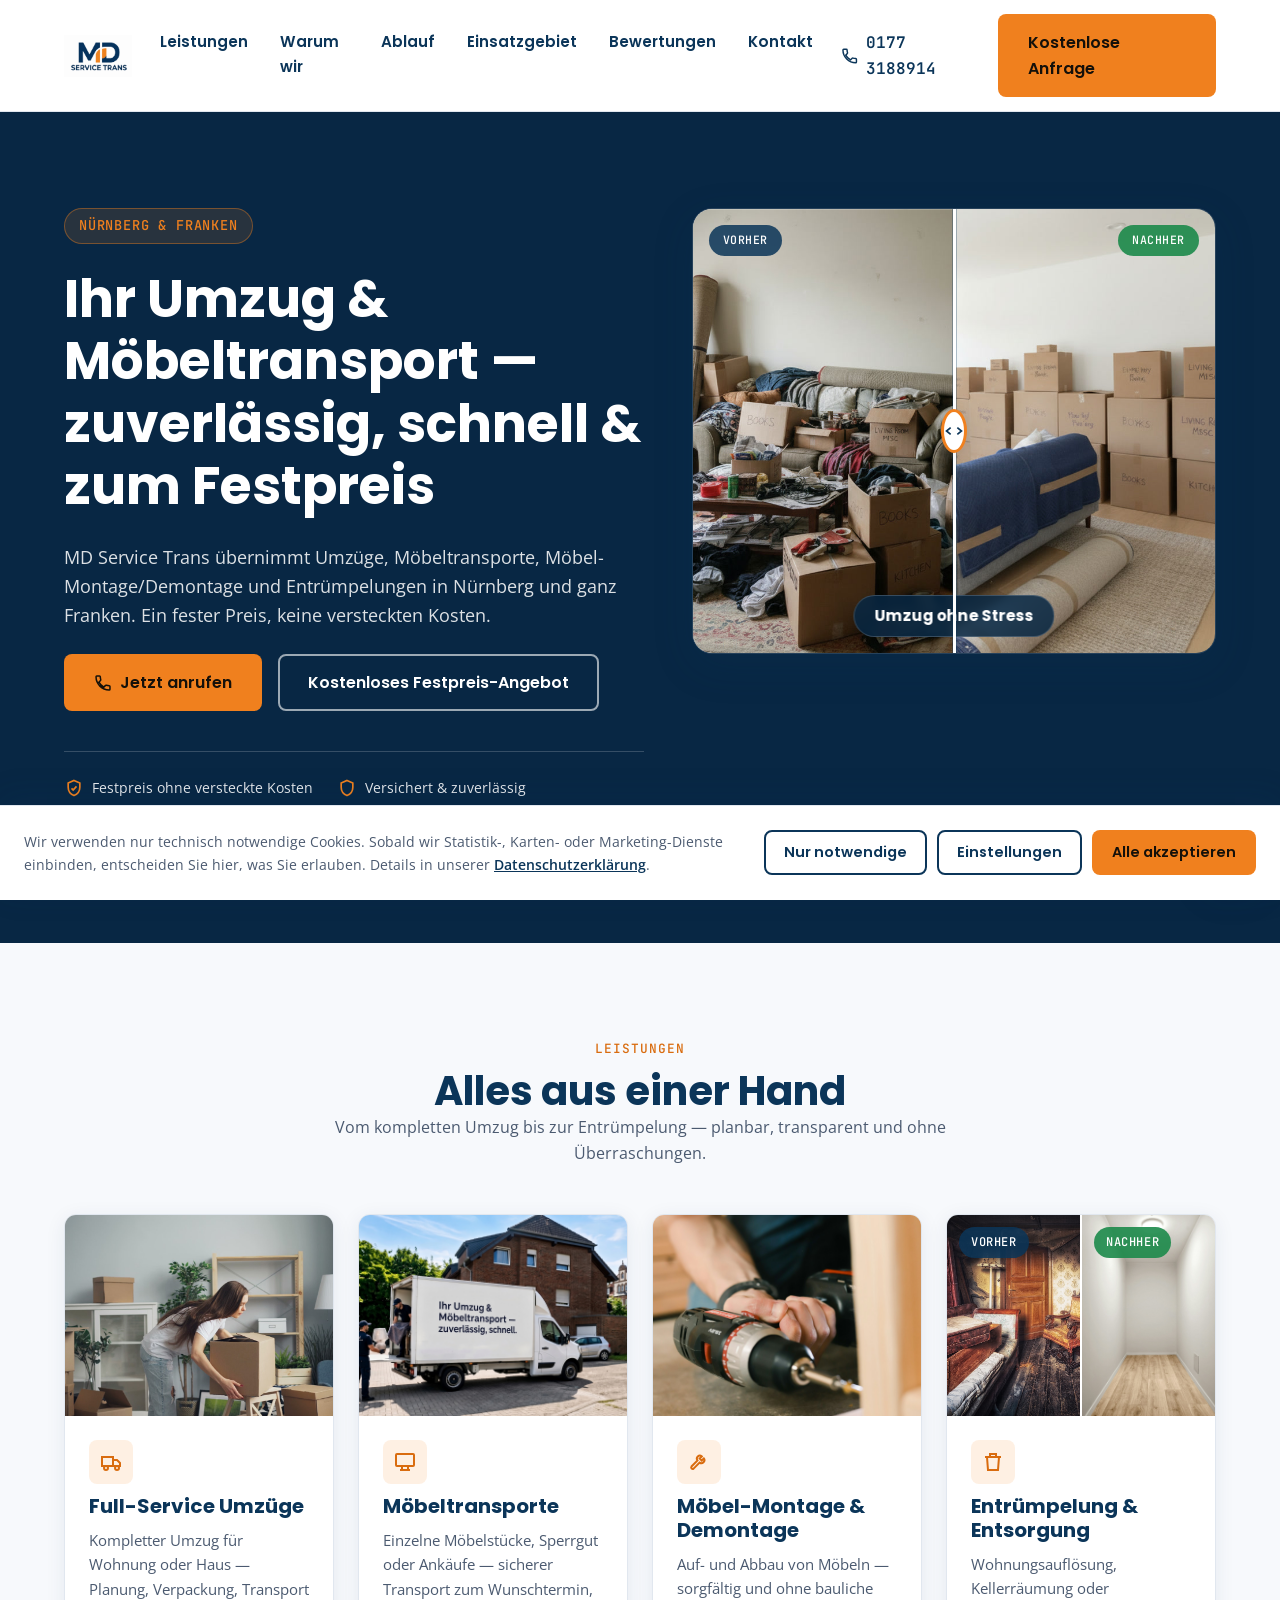
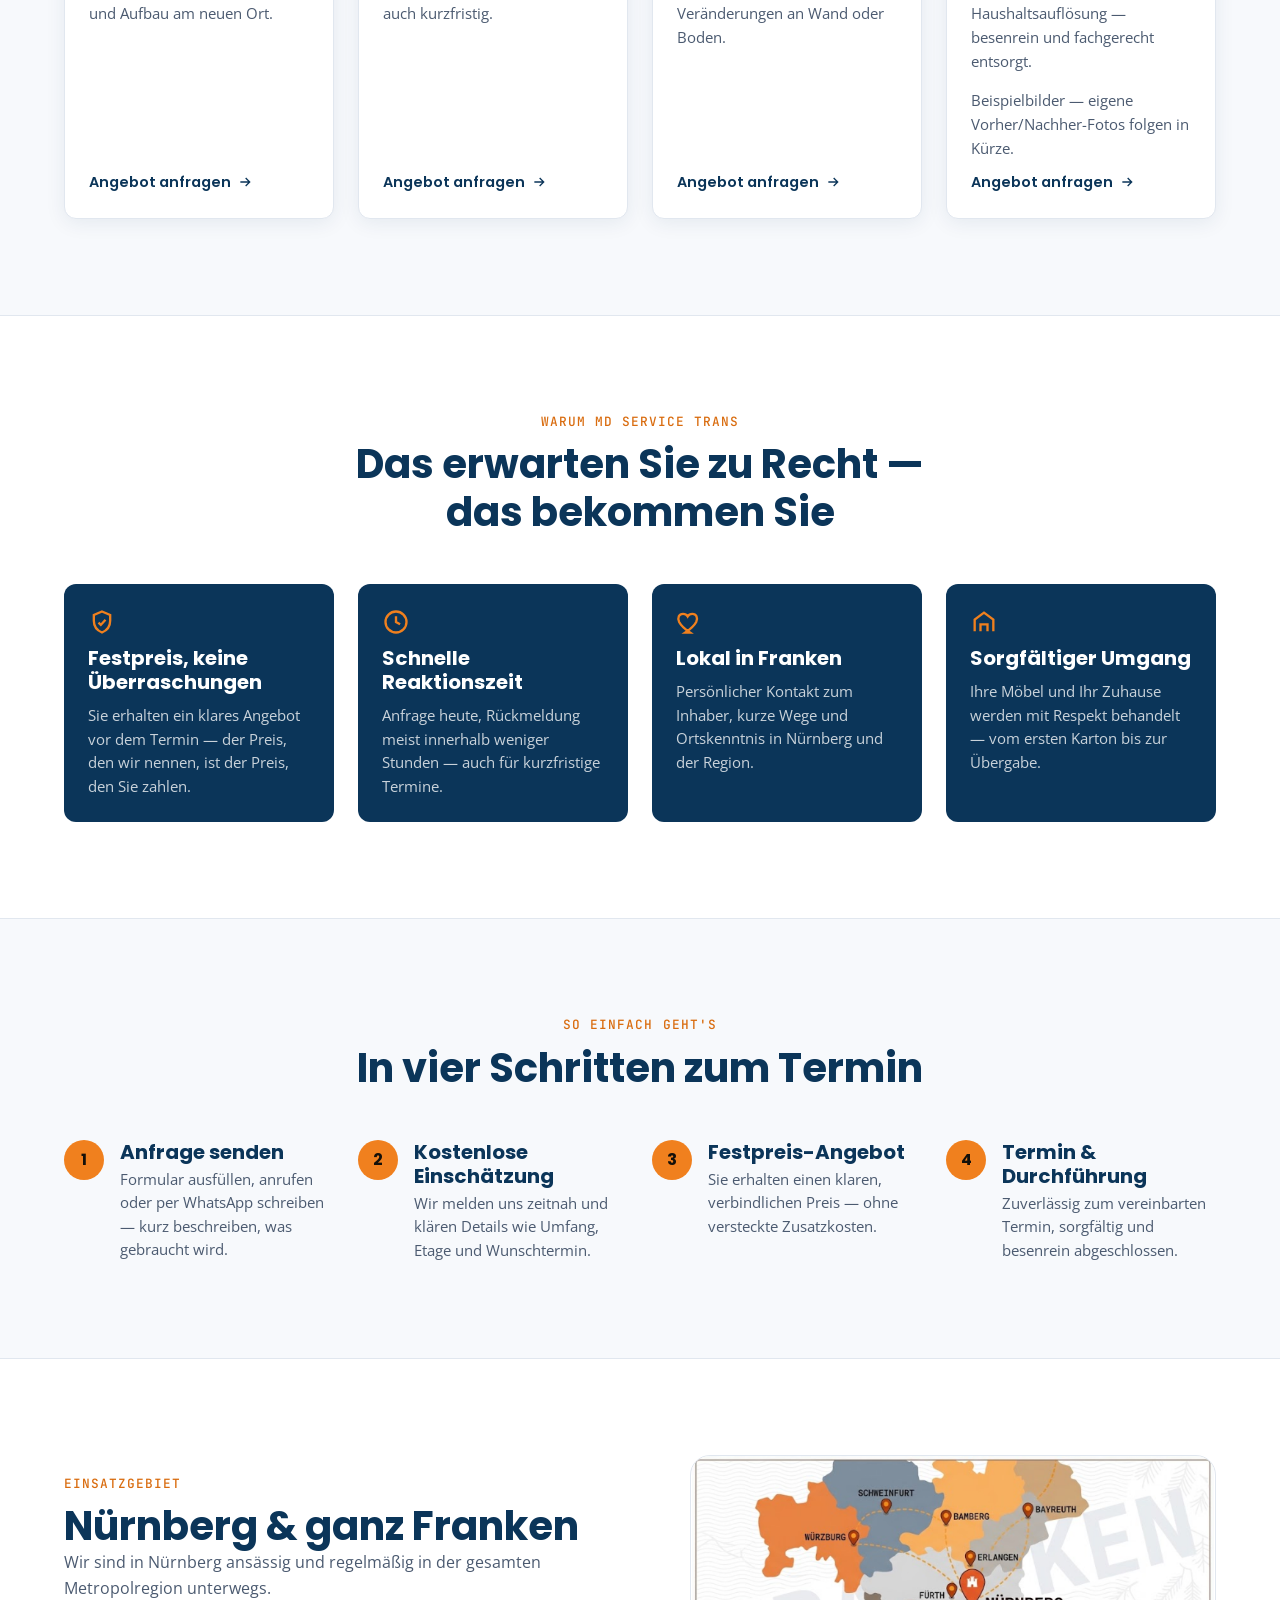
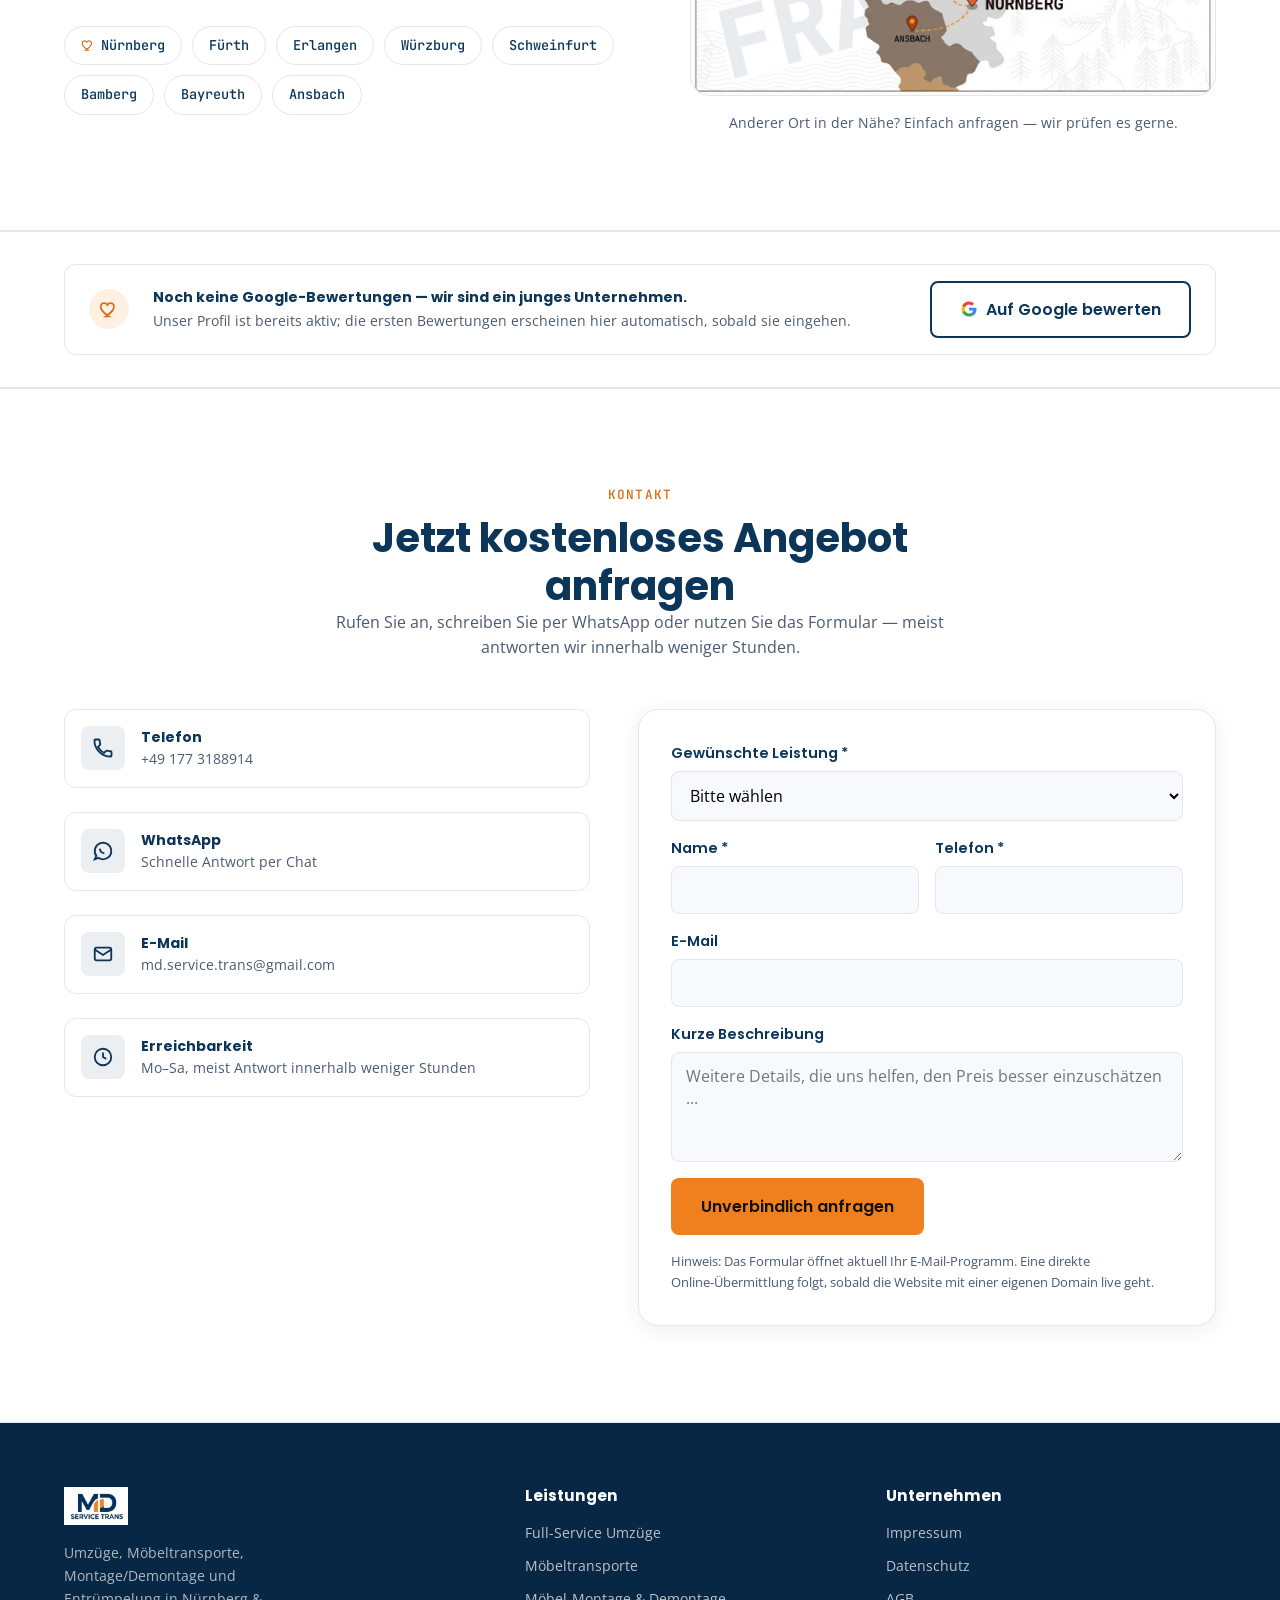
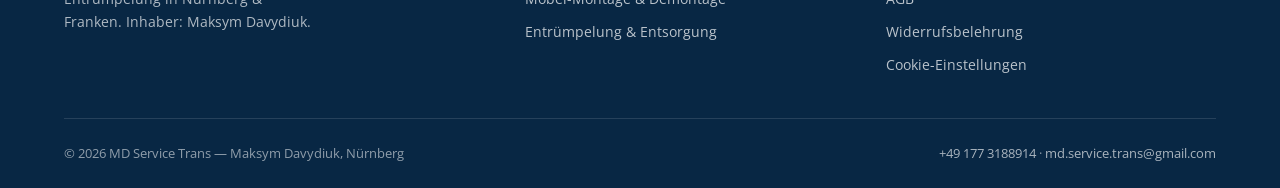
==== commit e617d2d3: "SEO/AI-indexing: favicon, OG/Twitter tags, canonical, robots.txt, sitemap.xml. Security: honeypot fi" ====
--- a/index.html
+++ b/index.html
@@ -5,6 +5,28 @@
 <meta name="viewport" content="width=device-width, initial-scale=1">
 <title>MD Service Trans — Umzüge & Möbeltransporte in Nürnberg & Franken</title>
 <meta name="description" content="Umzüge, Möbeltransporte, Möbel-Montage/Demontage und Entrümpelung in Nürnberg und Franken. Festpreis ohne versteckte Kosten, versichert, schnelle Antwort.">
+<meta name="robots" content="index, follow">
+<meta name="theme-color" content="#0B3559">
+
+<!-- TODO: update url/og:url/canonical to the final domain once it replaces this GitHub Pages preview -->
+<link rel="canonical" href="https://levelopt-create.github.io/md-service-trans-preview/">
+
+<meta property="og:type" content="website">
+<meta property="og:site_name" content="MD Service Trans">
+<meta property="og:title" content="MD Service Trans — Umzüge & Möbeltransporte in Nürnberg & Franken">
+<meta property="og:description" content="Umzüge, Möbeltransporte, Möbel-Montage/Demontage und Entrümpelung in Nürnberg und Franken. Festpreis ohne versteckte Kosten, versichert, schnelle Antwort.">
+<meta property="og:url" content="https://levelopt-create.github.io/md-service-trans-preview/">
+<meta property="og:image" content="https://levelopt-create.github.io/md-service-trans-preview/assets/brand/favicon-512.png">
+<meta property="og:locale" content="de_DE">
+<meta name="twitter:card" content="summary">
+<meta name="twitter:title" content="MD Service Trans — Umzüge & Möbeltransporte in Nürnberg & Franken">
+<meta name="twitter:description" content="Umzüge, Möbeltransporte, Möbel-Montage/Demontage und Entrümpelung in Nürnberg und Franken.">
+<meta name="twitter:image" content="https://levelopt-create.github.io/md-service-trans-preview/assets/brand/favicon-512.png">
+
+<link rel="icon" type="image/png" sizes="32x32" href="assets/brand/favicon-32.png">
+<link rel="icon" type="image/png" sizes="512x512" href="assets/brand/favicon-512.png">
+<link rel="apple-touch-icon" href="assets/brand/favicon-180.png">
+
 <link rel="stylesheet" href="assets/fonts/fonts.css">
 <link rel="stylesheet" href="styles.css">
 
@@ -303,6 +325,14 @@
 
         <form class="contact-form" id="request-form" action="mailto:md.service.trans@gmail.com" method="post" enctype="text/plain">
 
+          <!-- Honeypot: hidden from real users, bots often fill every field.
+               Not enforced by mailto: today, but ready for when this form
+               is connected to a real backend (Formspree/Netlify Forms/etc.) -->
+          <div class="hp-field" aria-hidden="true">
+            <label for="website">Website</label>
+            <input type="text" id="website" name="website" tabindex="-1" autocomplete="off">
+          </div>
+
           <div class="form-row">
             <label for="service">Gewünschte Leistung *</label>
             <select id="service" name="Leistung" required>
@@ -577,6 +607,17 @@
     setPosition(50);
   })();
 
+  // Honeypot: block submission if the hidden field got filled in (bots only)
+  var requestForm = document.getElementById('request-form');
+  if (requestForm) {
+    requestForm.addEventListener('submit', function (e) {
+      var hp = document.getElementById('website');
+      if (hp && hp.value.trim() !== '') {
+        e.preventDefault();
+      }
+    });
+  }
+
   // Dynamic per-service request form fields
   const serviceSelect = document.getElementById('service');
   const fieldGroups = document.querySelectorAll('.service-fields');
--- a/styles.css
+++ b/styles.css
@@ -169,12 +169,10 @@
   overflow: hidden;
 }
 .hero-inner {
-  padding-top: var(--space-6);
-  padding-bottom: var(--space-6);
   display: grid;
   grid-template-columns: 1.05fr 0.95fr;
   gap: var(--space-5);
-  align-items: center;
+  align-items: start;
 }
 .hero-copy { display: grid; gap: var(--space-3); }
 .eyebrow {
@@ -334,7 +332,7 @@
 }
 
 /* Sections */
-section { padding: var(--space-7) 0; }
+section { padding: var(--space-7) 0; scroll-margin-top: 88px; }
 .section-head { max-width: 640px; margin: 0 auto var(--space-5); text-align: center; }
 .section-head .eyebrow { margin: 0 auto var(--space-2); }
 .kicker {
@@ -470,12 +468,9 @@
 .area-map img { width: 100%; height: 100%; object-fit: contain; display: block; }
 .area-map-col { display: flex; flex-direction: column; gap: var(--space-2); }
 .area-map-caption {
-  background: var(--color-surface);
-  border: 1px solid var(--color-border);
-  border-radius: var(--radius-sm);
-  padding: 12px 16px;
   font-size: 0.85rem;
-  color: var(--color-text);
+  color: var(--color-text-muted);
+  text-align: center;
   margin: 0;
 }
 
@@ -624,6 +619,14 @@
 .form-two { display: grid; grid-template-columns: 1fr 1fr; gap: var(--space-2); }
 .form-hint { font-size: 0.8rem; color: var(--color-text-muted); margin-top: 4px; }
 .form-note { font-size: 0.82rem; color: var(--color-text-muted); margin-top: var(--space-2); }
+
+.hp-field {
+  position: absolute;
+  left: -5000px;
+  width: 1px;
+  height: 1px;
+  overflow: hidden;
+}
 
 .service-fields {
   display: none;
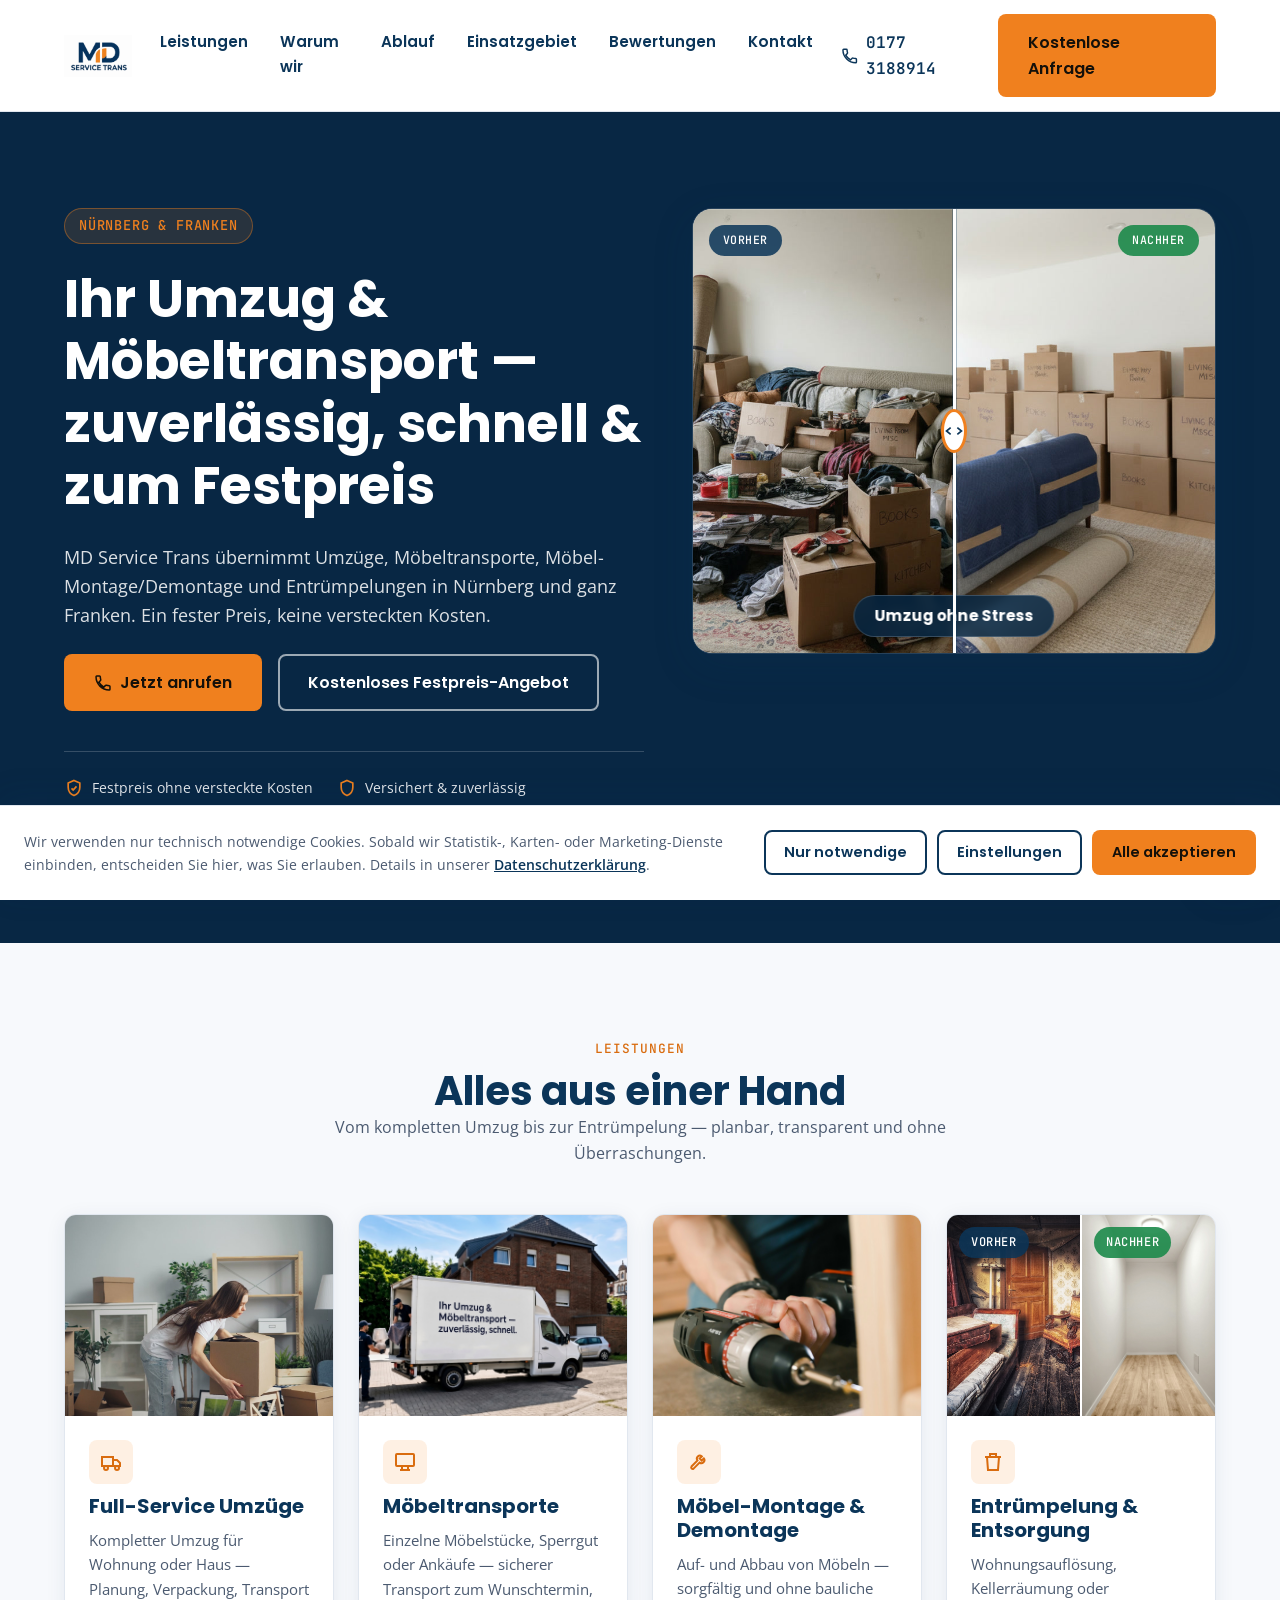
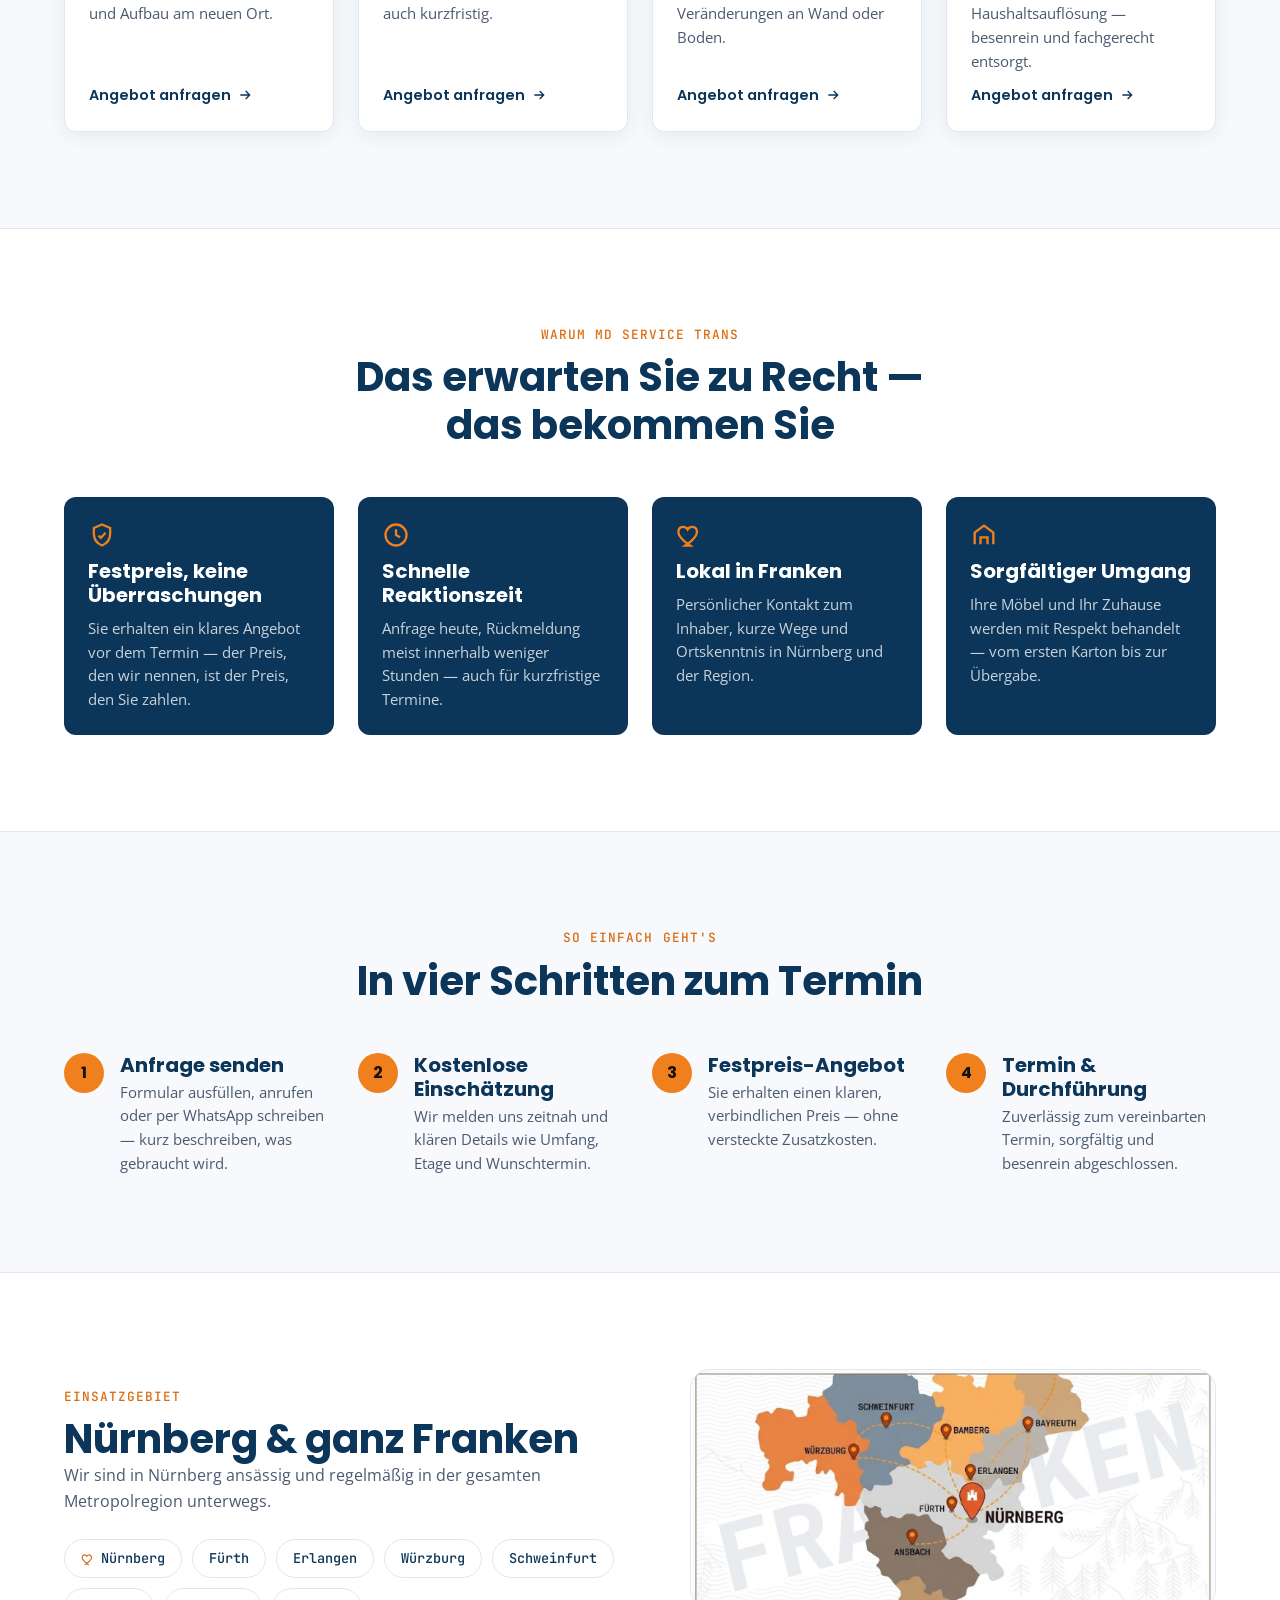
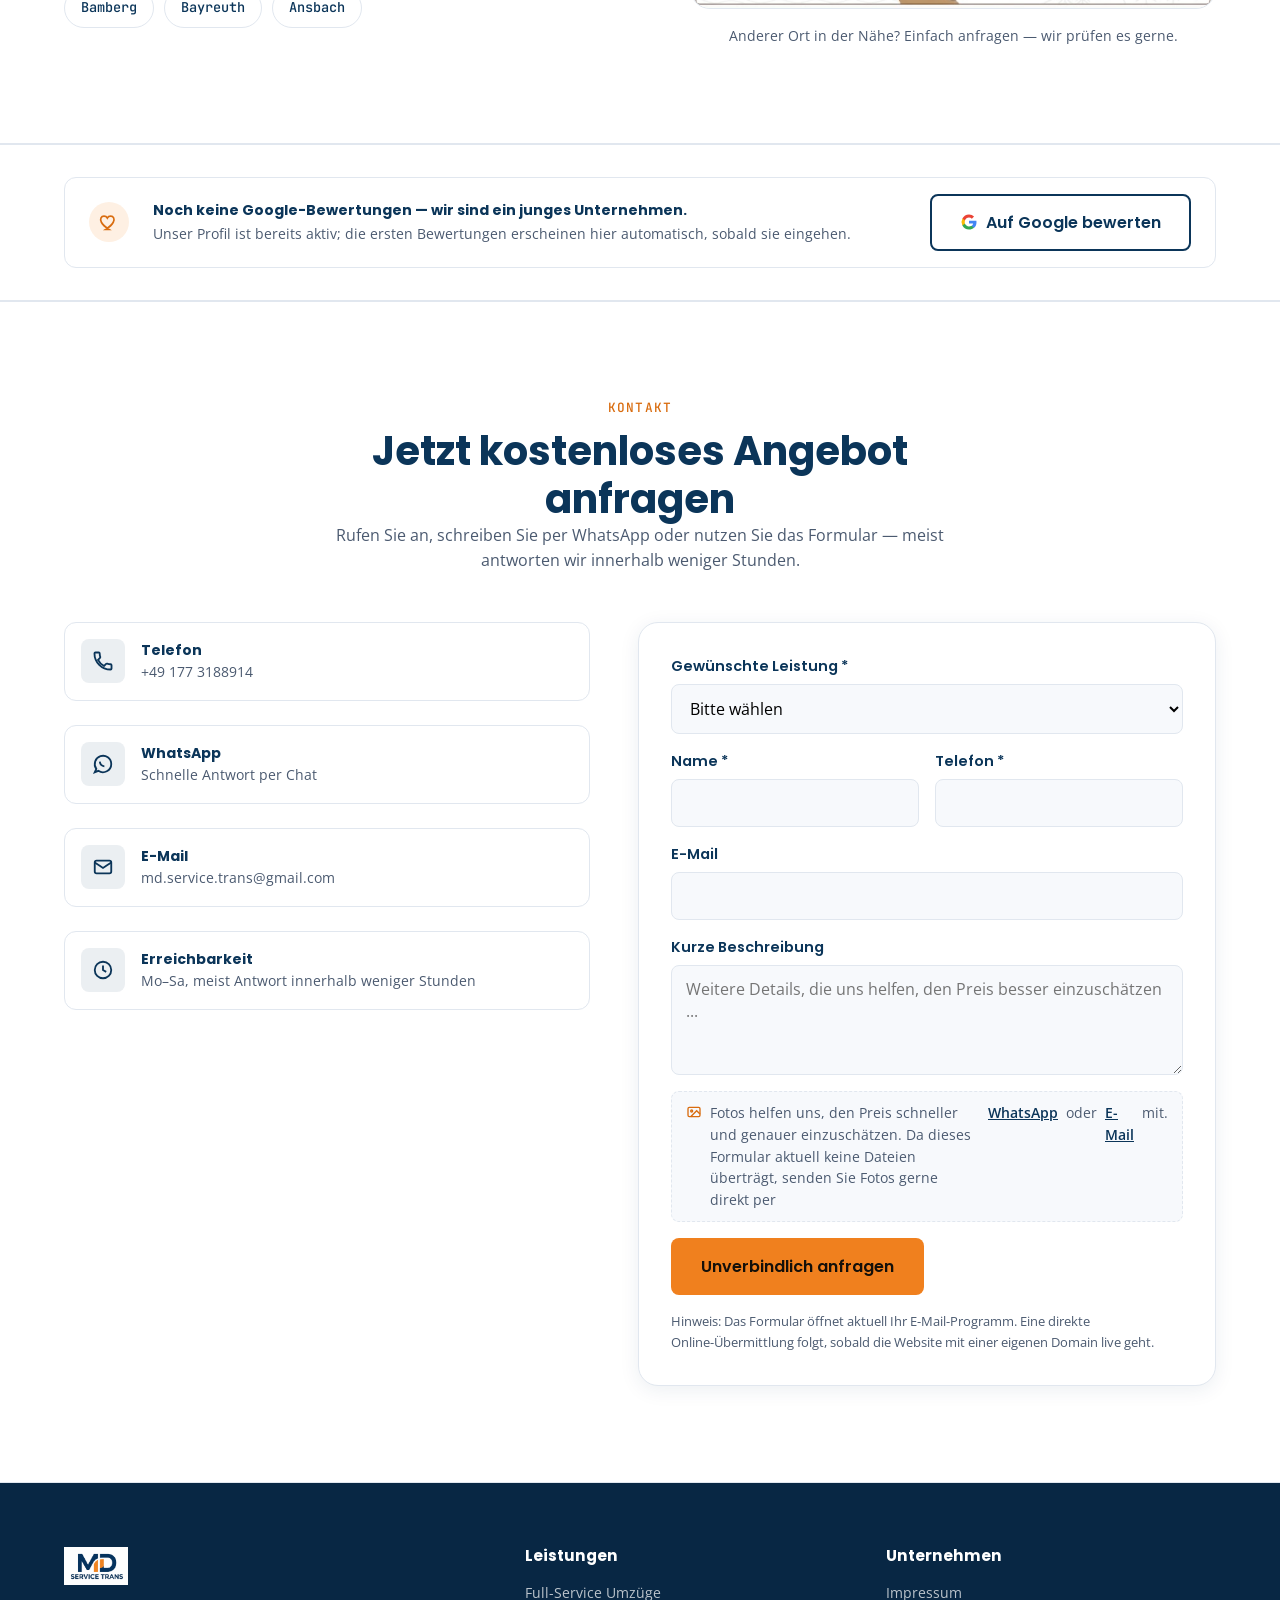
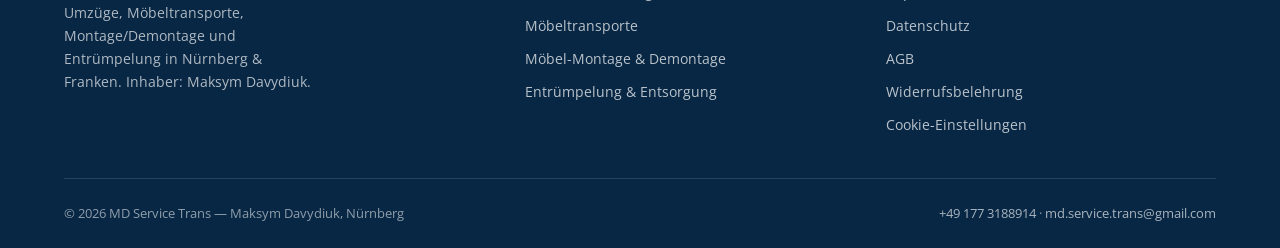
==== commit 78a12d6b: "Remove placeholder text from Entruempelung card, add photo-sharing hint to contact form, update priv" ====
--- a/index.html
+++ b/index.html
@@ -192,7 +192,6 @@
             <div class="service-icon"><svg viewBox="0 0 24 24" fill="none" stroke="currentColor" stroke-width="2" aria-hidden="true"><path d="M4 7h16M9 7V4h6v3M6 7l1 13h10l1-13"/></svg></div>
             <h3>Entrümpelung &amp; Entsorgung</h3>
             <p>Wohnungsauflösung, Kellerräumung oder Haushaltsauflösung — besenrein und fachgerecht entsorgt.</p>
-            <p class="form-hint">Beispielbilder — eigene Vorher/Nachher-Fotos folgen in Kürze.</p>
             <a class="service-link" href="#kontakt">Angebot anfragen <svg viewBox="0 0 24 24" fill="none" stroke="currentColor" stroke-width="2" aria-hidden="true"><path d="M5 12h14M13 6l6 6-6 6"/></svg></a>
           </div>
         </article>
@@ -485,6 +484,10 @@
             <label for="message">Kurze Beschreibung</label>
             <textarea id="message" name="Nachricht" placeholder="Weitere Details, die uns helfen, den Preis besser einzuschätzen ..."></textarea>
           </div>
+          <p class="photo-hint">
+            <svg width="16" height="16" viewBox="0 0 24 24" fill="none" stroke="currentColor" stroke-width="2" aria-hidden="true"><rect x="3" y="5" width="18" height="14" rx="2"/><circle cx="8.5" cy="10.5" r="1.5"/><path d="M21 15l-5-5-9 9"/></svg>
+            Fotos helfen uns, den Preis schneller und genauer einzuschätzen. Da dieses Formular aktuell keine Dateien überträgt, senden Sie Fotos gerne direkt per <a href="https://wa.me/491773188914" target="_blank" rel="noopener">WhatsApp</a> oder <a href="mailto:md.service.trans@gmail.com">E-Mail</a> mit.
+          </p>
           <button type="submit" class="btn btn-primary">Unverbindlich anfragen</button>
           <p class="form-note">Hinweis: Das Formular öffnet aktuell Ihr E-Mail-Programm. Eine direkte Online-Übermittlung folgt, sobald die Website mit einer eigenen Domain live geht.</p>
         </form>
--- a/styles.css
+++ b/styles.css
@@ -620,6 +620,21 @@
 .form-hint { font-size: 0.8rem; color: var(--color-text-muted); margin-top: 4px; }
 .form-note { font-size: 0.82rem; color: var(--color-text-muted); margin-top: var(--space-2); }
 
+.photo-hint {
+  display: flex;
+  align-items: flex-start;
+  gap: 8px;
+  background: var(--color-bg);
+  border: 1px dashed var(--color-border);
+  border-radius: var(--radius-sm);
+  padding: 10px 14px;
+  font-size: 0.85rem;
+  color: var(--color-text-muted);
+  margin: 0 0 var(--space-2);
+}
+.photo-hint svg { flex-shrink: 0; margin-top: 2px; color: var(--color-orange-dark); }
+.photo-hint a { color: var(--color-navy); font-weight: 600; text-decoration: underline; }
+
 .hp-field {
   position: absolute;
   left: -5000px;
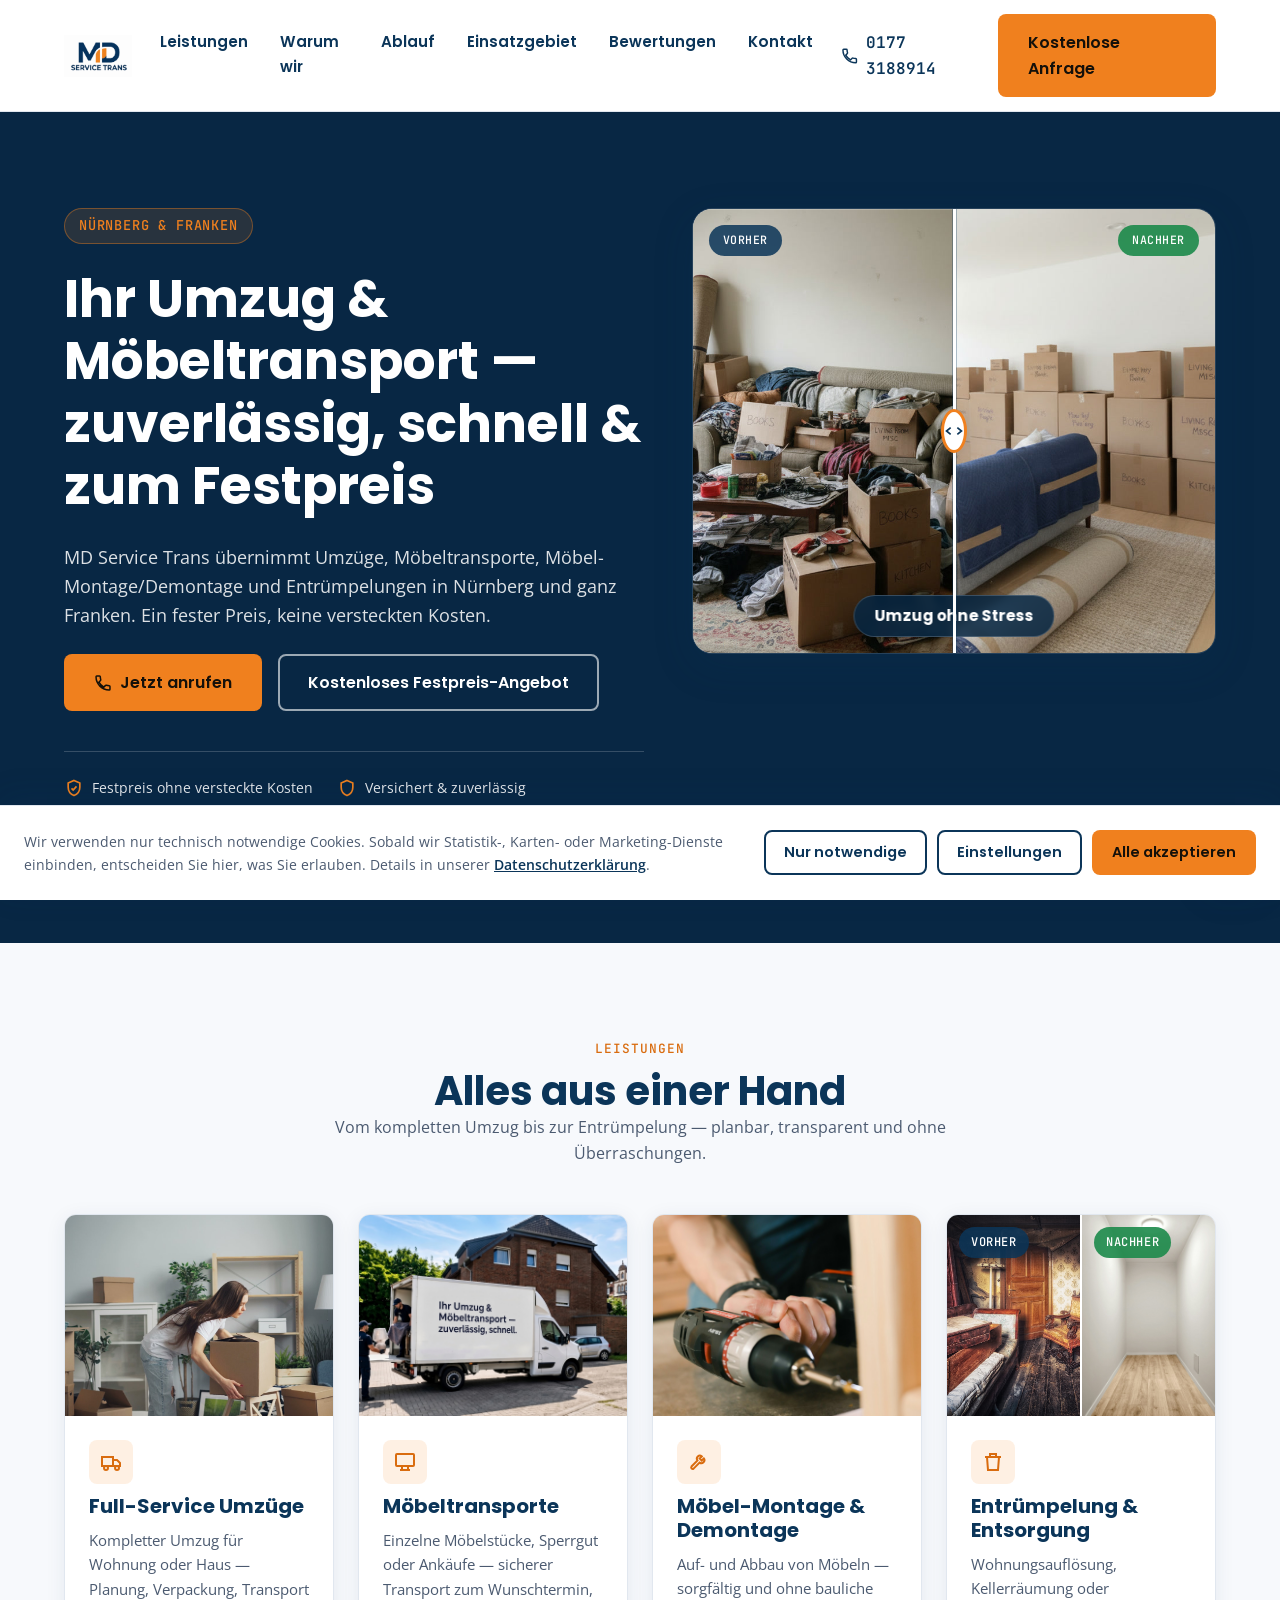
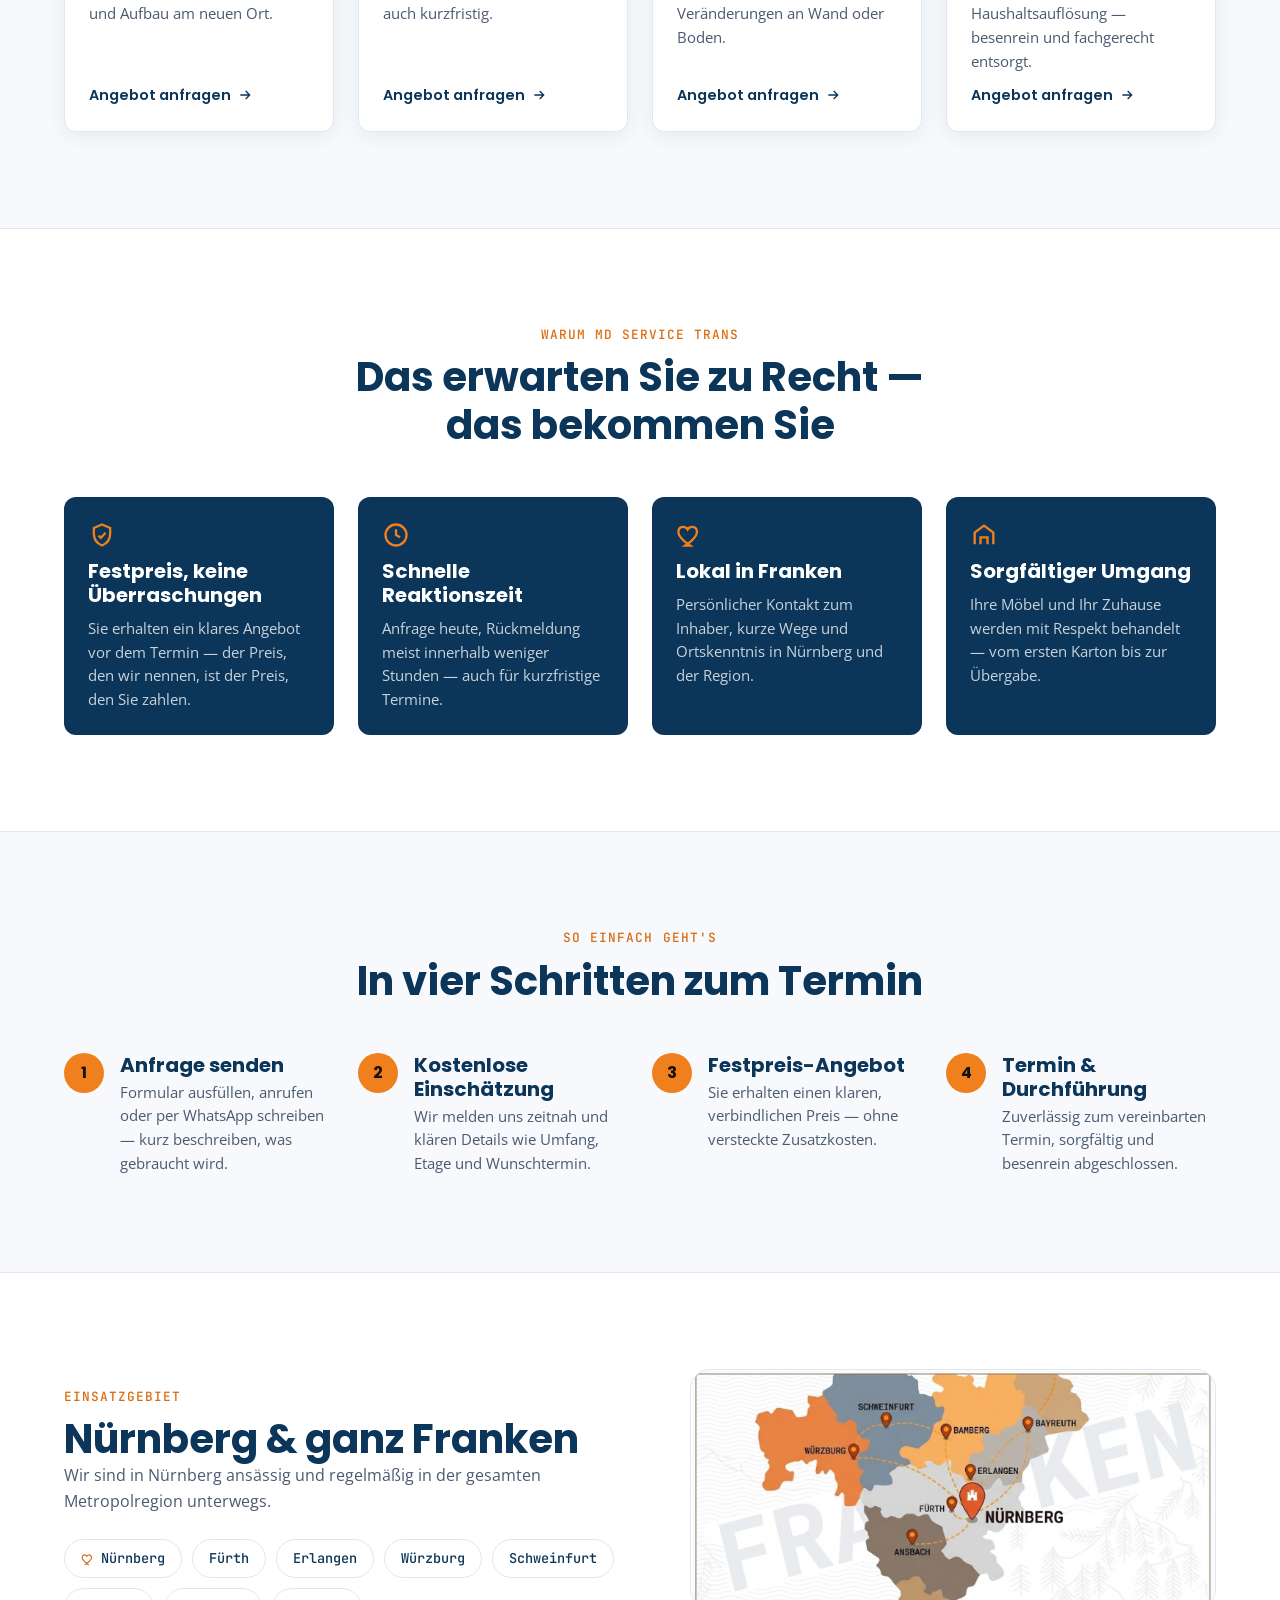
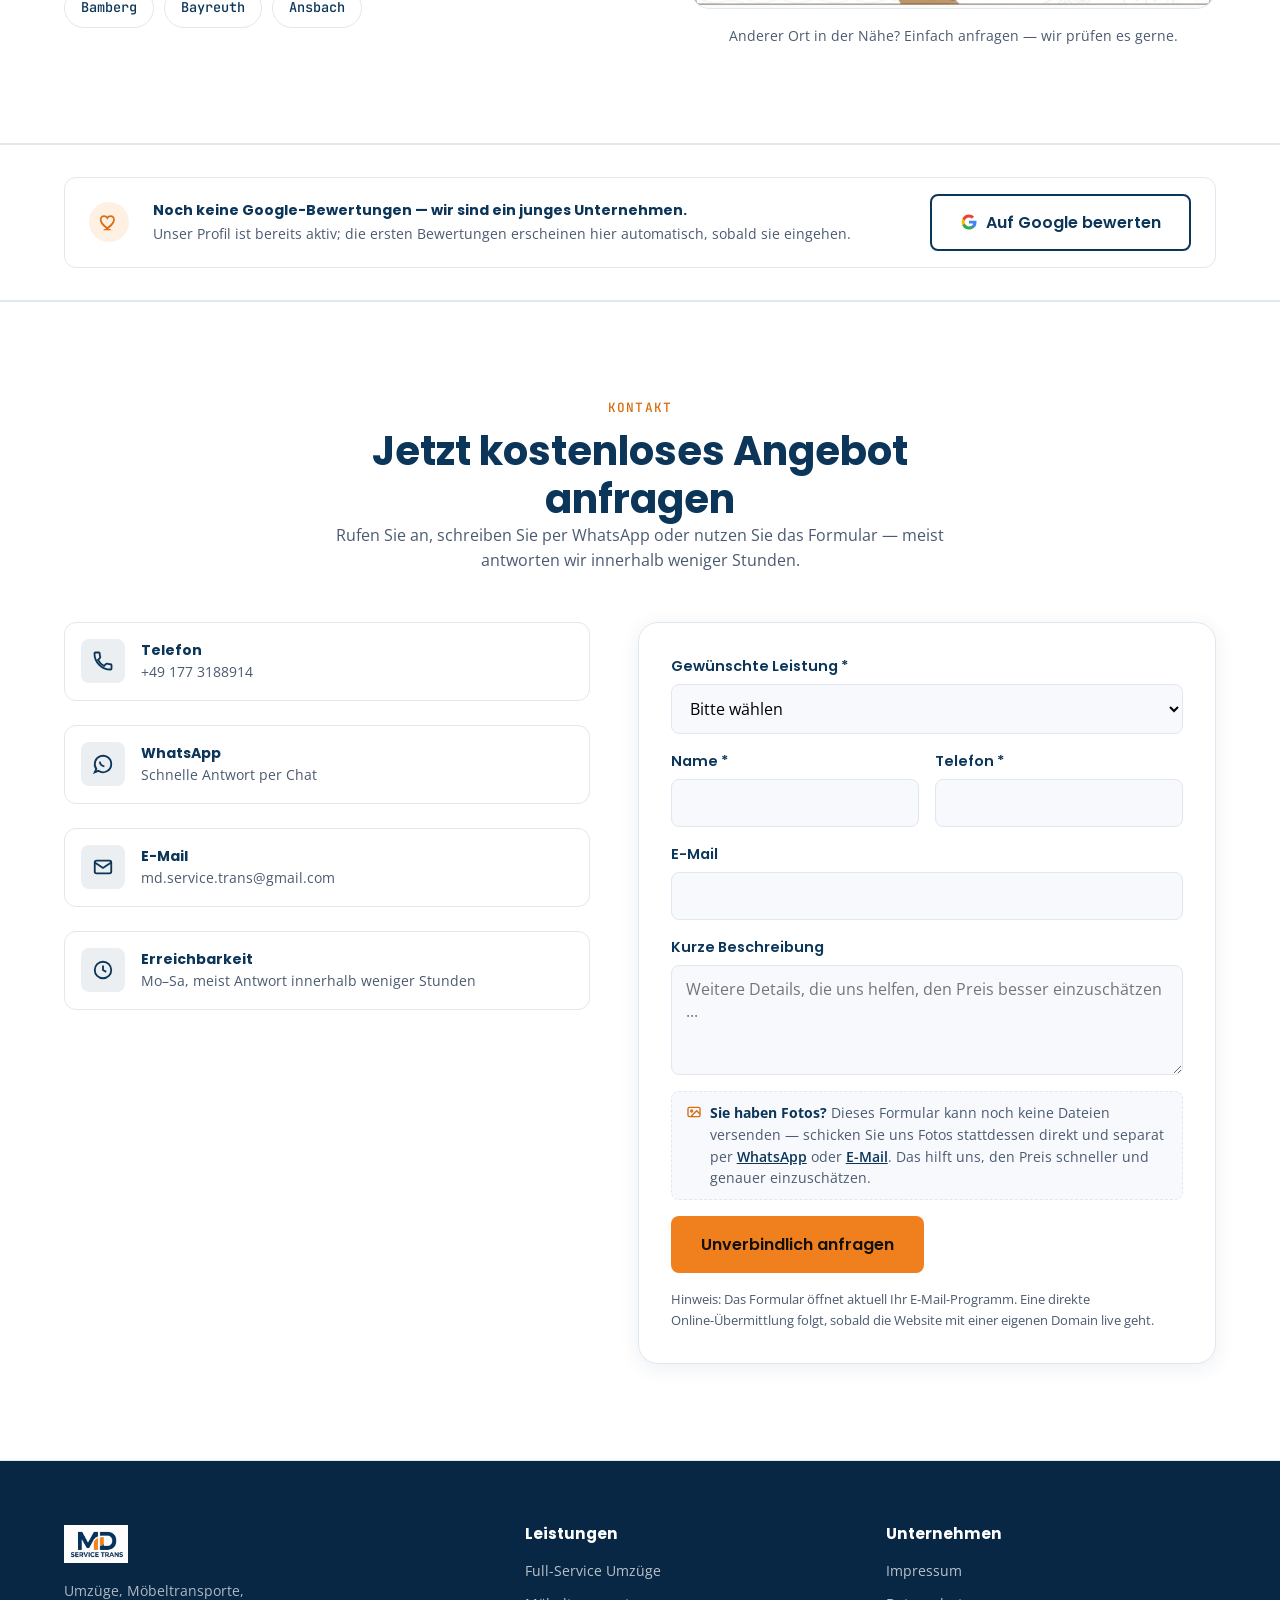
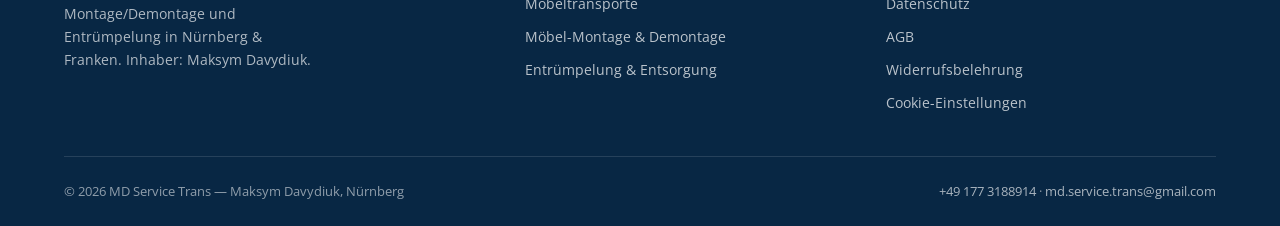
==== commit ad25be5a: "Fix broken flex layout in photo-hint (text/links wrapping into separate flex items); clarify wording" ====
--- a/index.html
+++ b/index.html
@@ -486,7 +486,7 @@
           </div>
           <p class="photo-hint">
             <svg width="16" height="16" viewBox="0 0 24 24" fill="none" stroke="currentColor" stroke-width="2" aria-hidden="true"><rect x="3" y="5" width="18" height="14" rx="2"/><circle cx="8.5" cy="10.5" r="1.5"/><path d="M21 15l-5-5-9 9"/></svg>
-            Fotos helfen uns, den Preis schneller und genauer einzuschätzen. Da dieses Formular aktuell keine Dateien überträgt, senden Sie Fotos gerne direkt per <a href="https://wa.me/491773188914" target="_blank" rel="noopener">WhatsApp</a> oder <a href="mailto:md.service.trans@gmail.com">E-Mail</a> mit.
+            <span><strong>Sie haben Fotos?</strong> Dieses Formular kann noch keine Dateien versenden — schicken Sie uns Fotos stattdessen direkt und separat per <a href="https://wa.me/491773188914" target="_blank" rel="noopener">WhatsApp</a> oder <a href="mailto:md.service.trans@gmail.com">E-Mail</a>. Das hilft uns, den Preis schneller und genauer einzuschätzen.</span>
           </p>
           <button type="submit" class="btn btn-primary">Unverbindlich anfragen</button>
           <p class="form-note">Hinweis: Das Formular öffnet aktuell Ihr E-Mail-Programm. Eine direkte Online-Übermittlung folgt, sobald die Website mit einer eigenen Domain live geht.</p>
--- a/styles.css
+++ b/styles.css
@@ -633,6 +633,7 @@
   margin: 0 0 var(--space-2);
 }
 .photo-hint svg { flex-shrink: 0; margin-top: 2px; color: var(--color-orange-dark); }
+.photo-hint strong { color: var(--color-navy); }
 .photo-hint a { color: var(--color-navy); font-weight: 600; text-decoration: underline; }
 
 .hp-field {
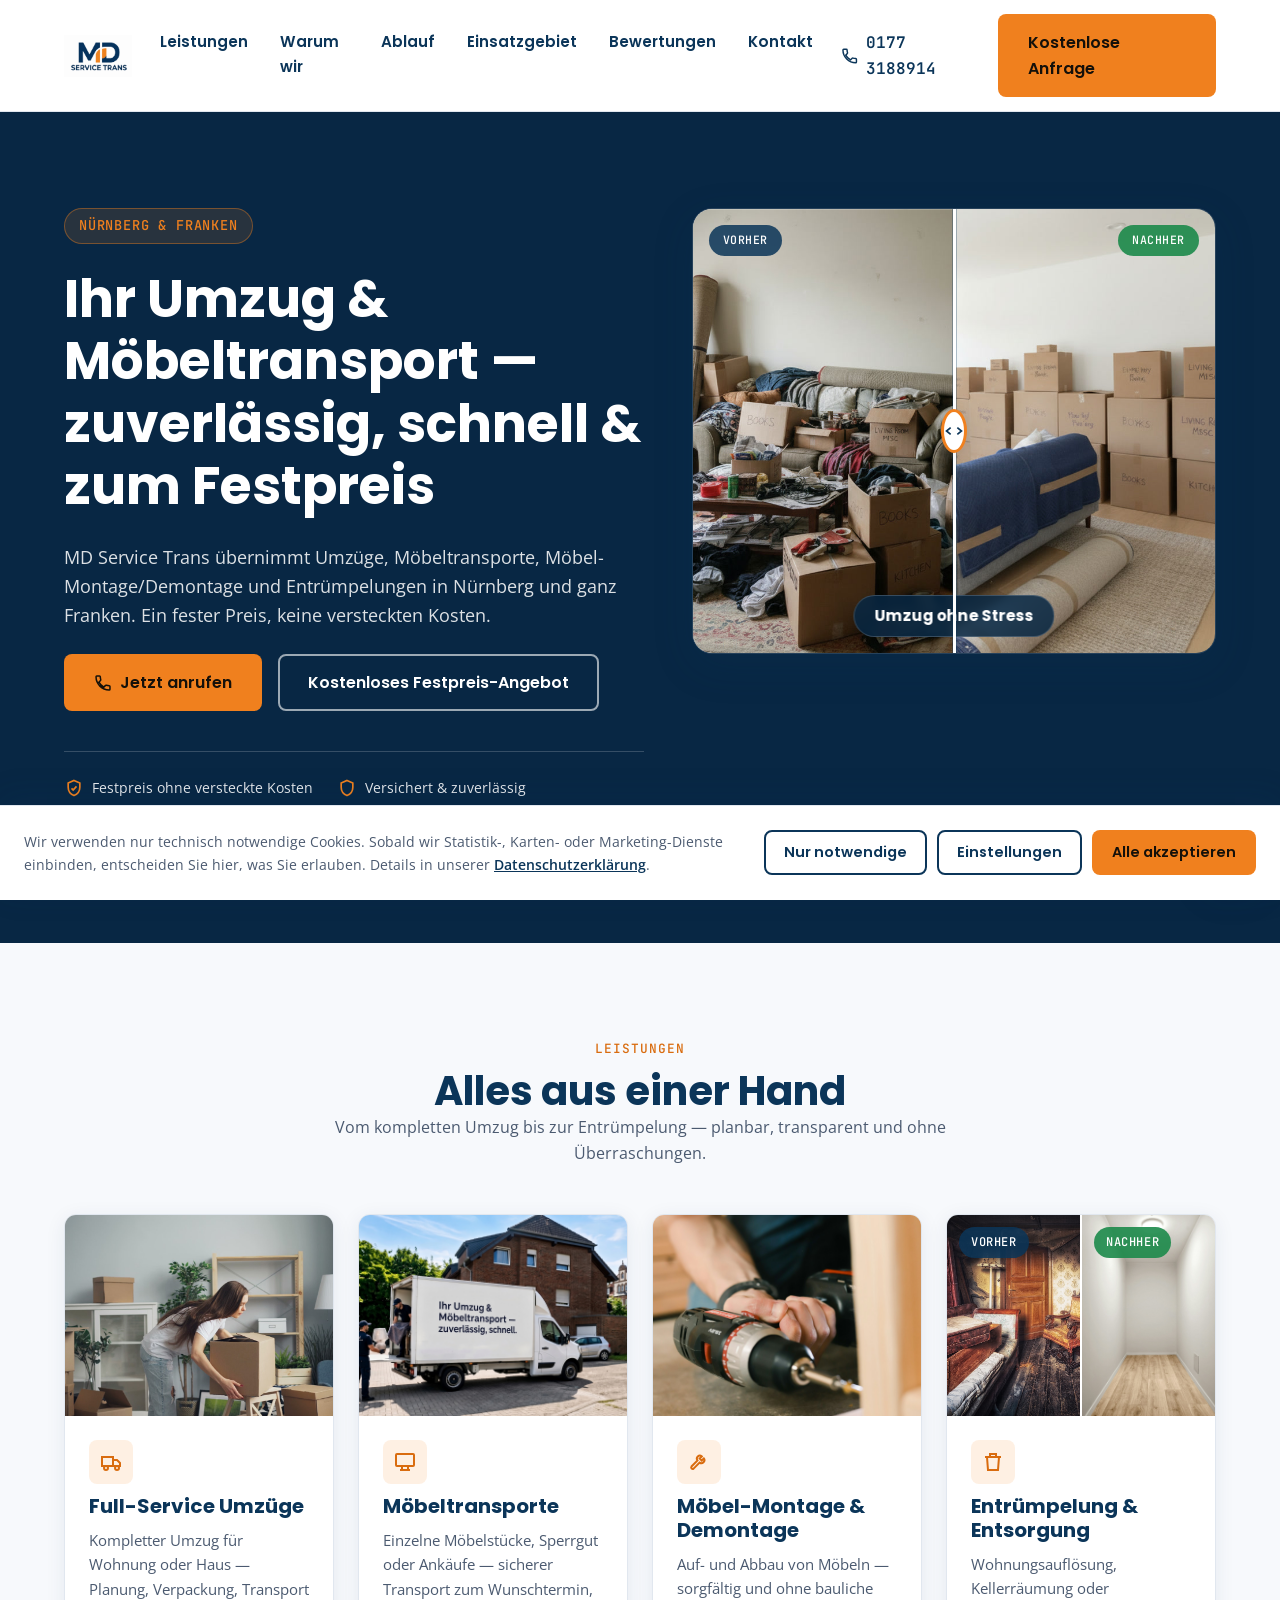
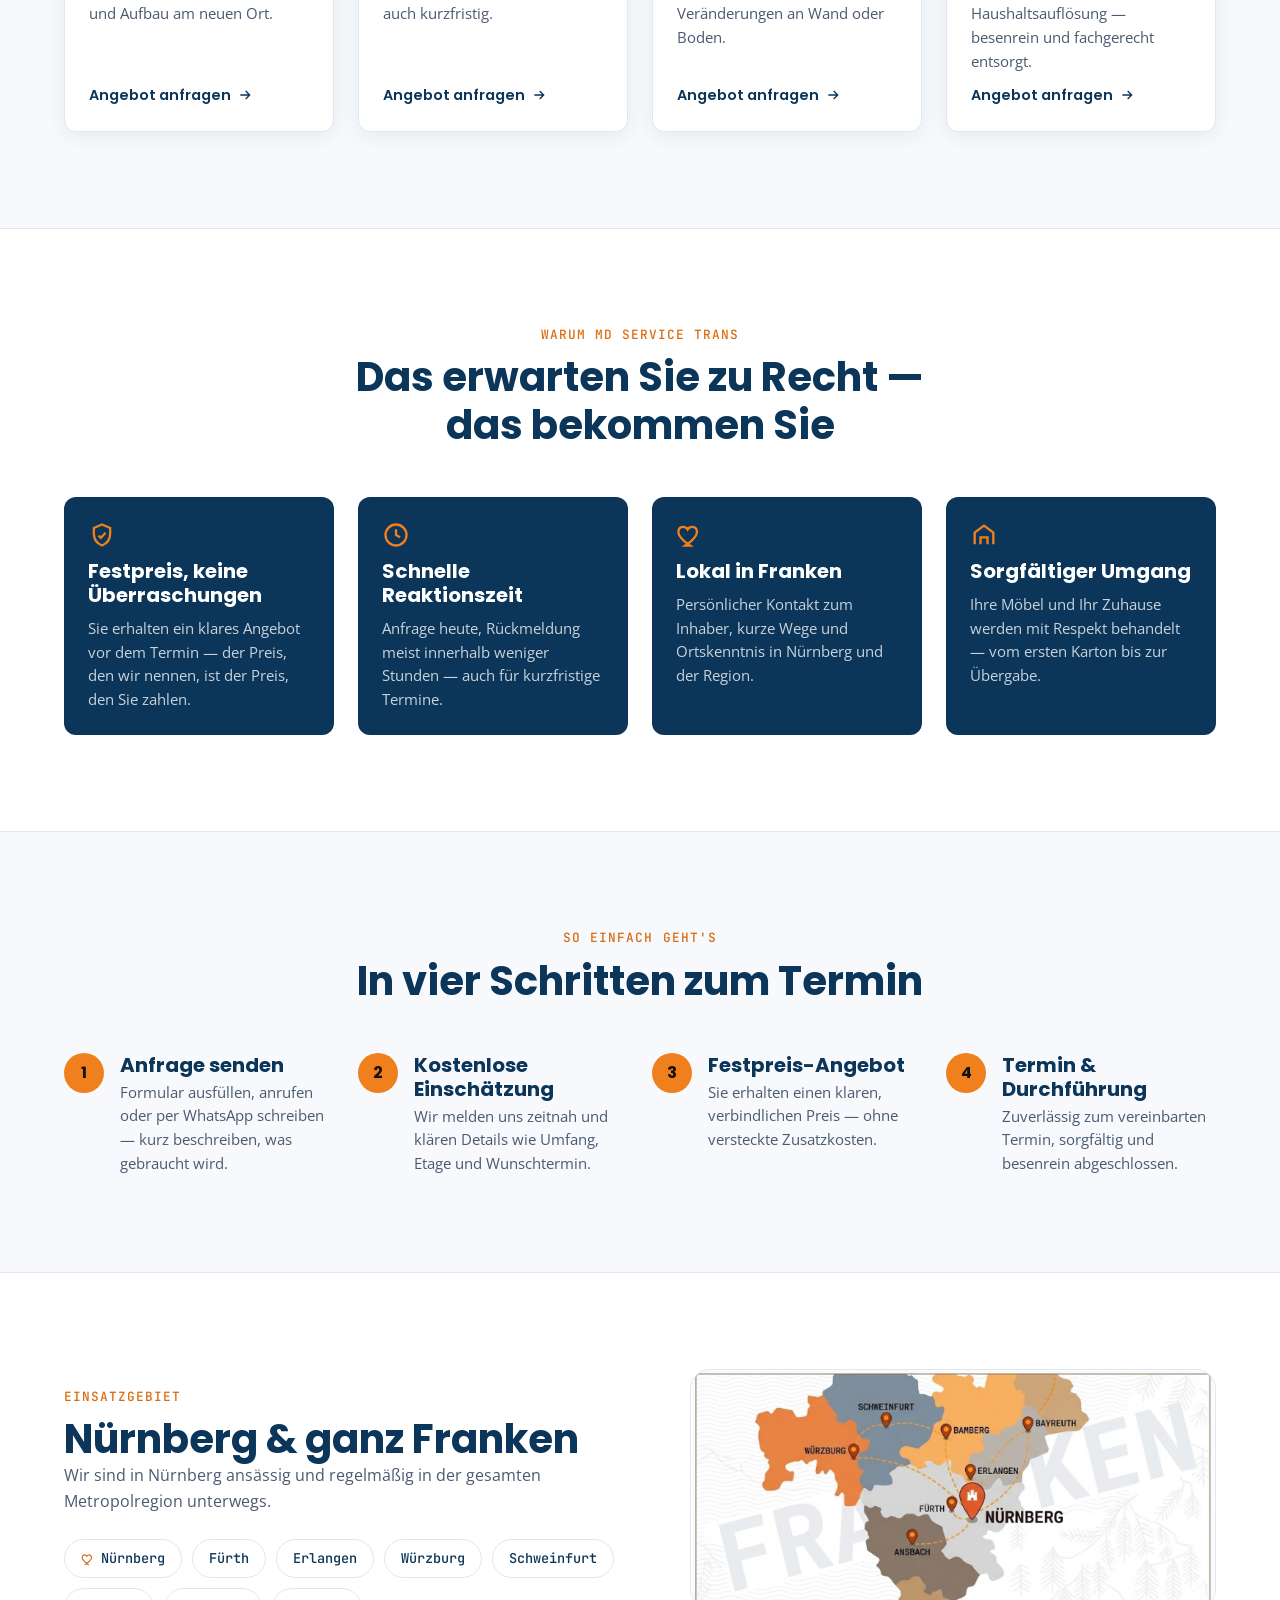
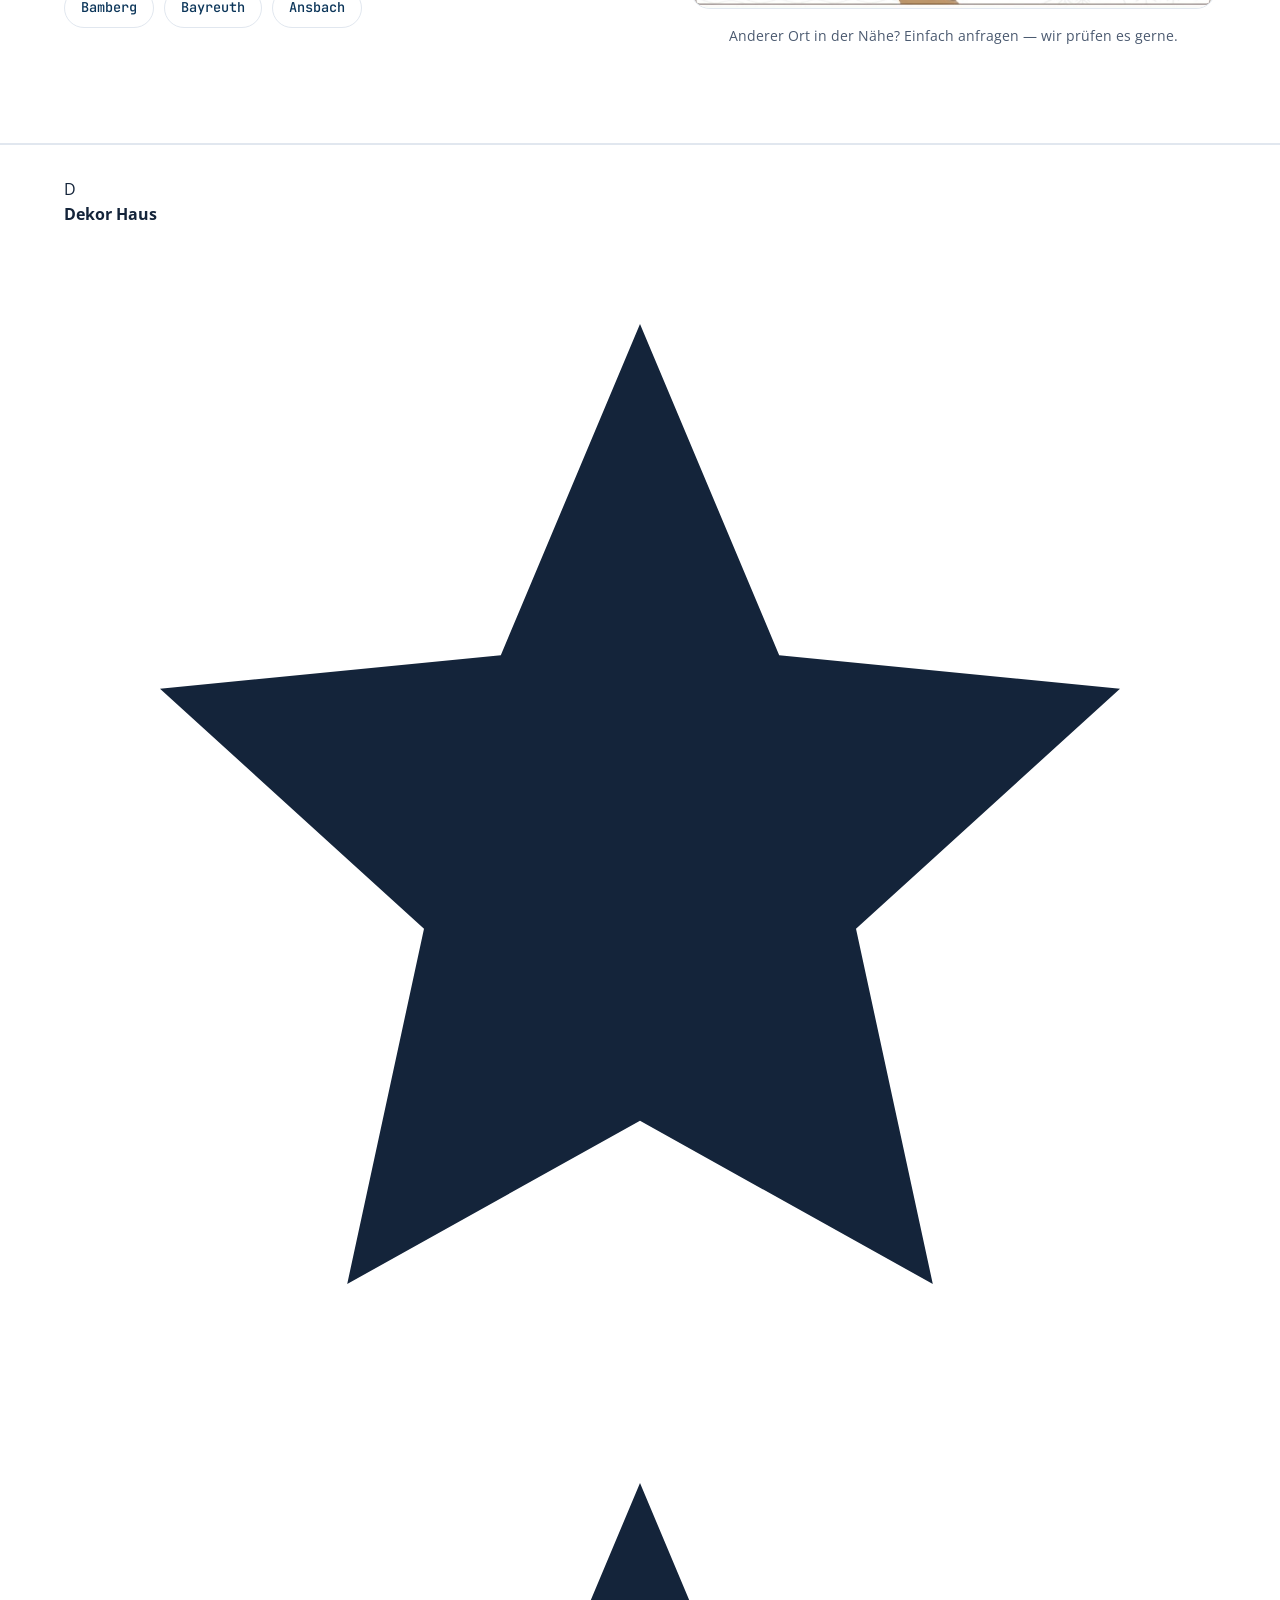
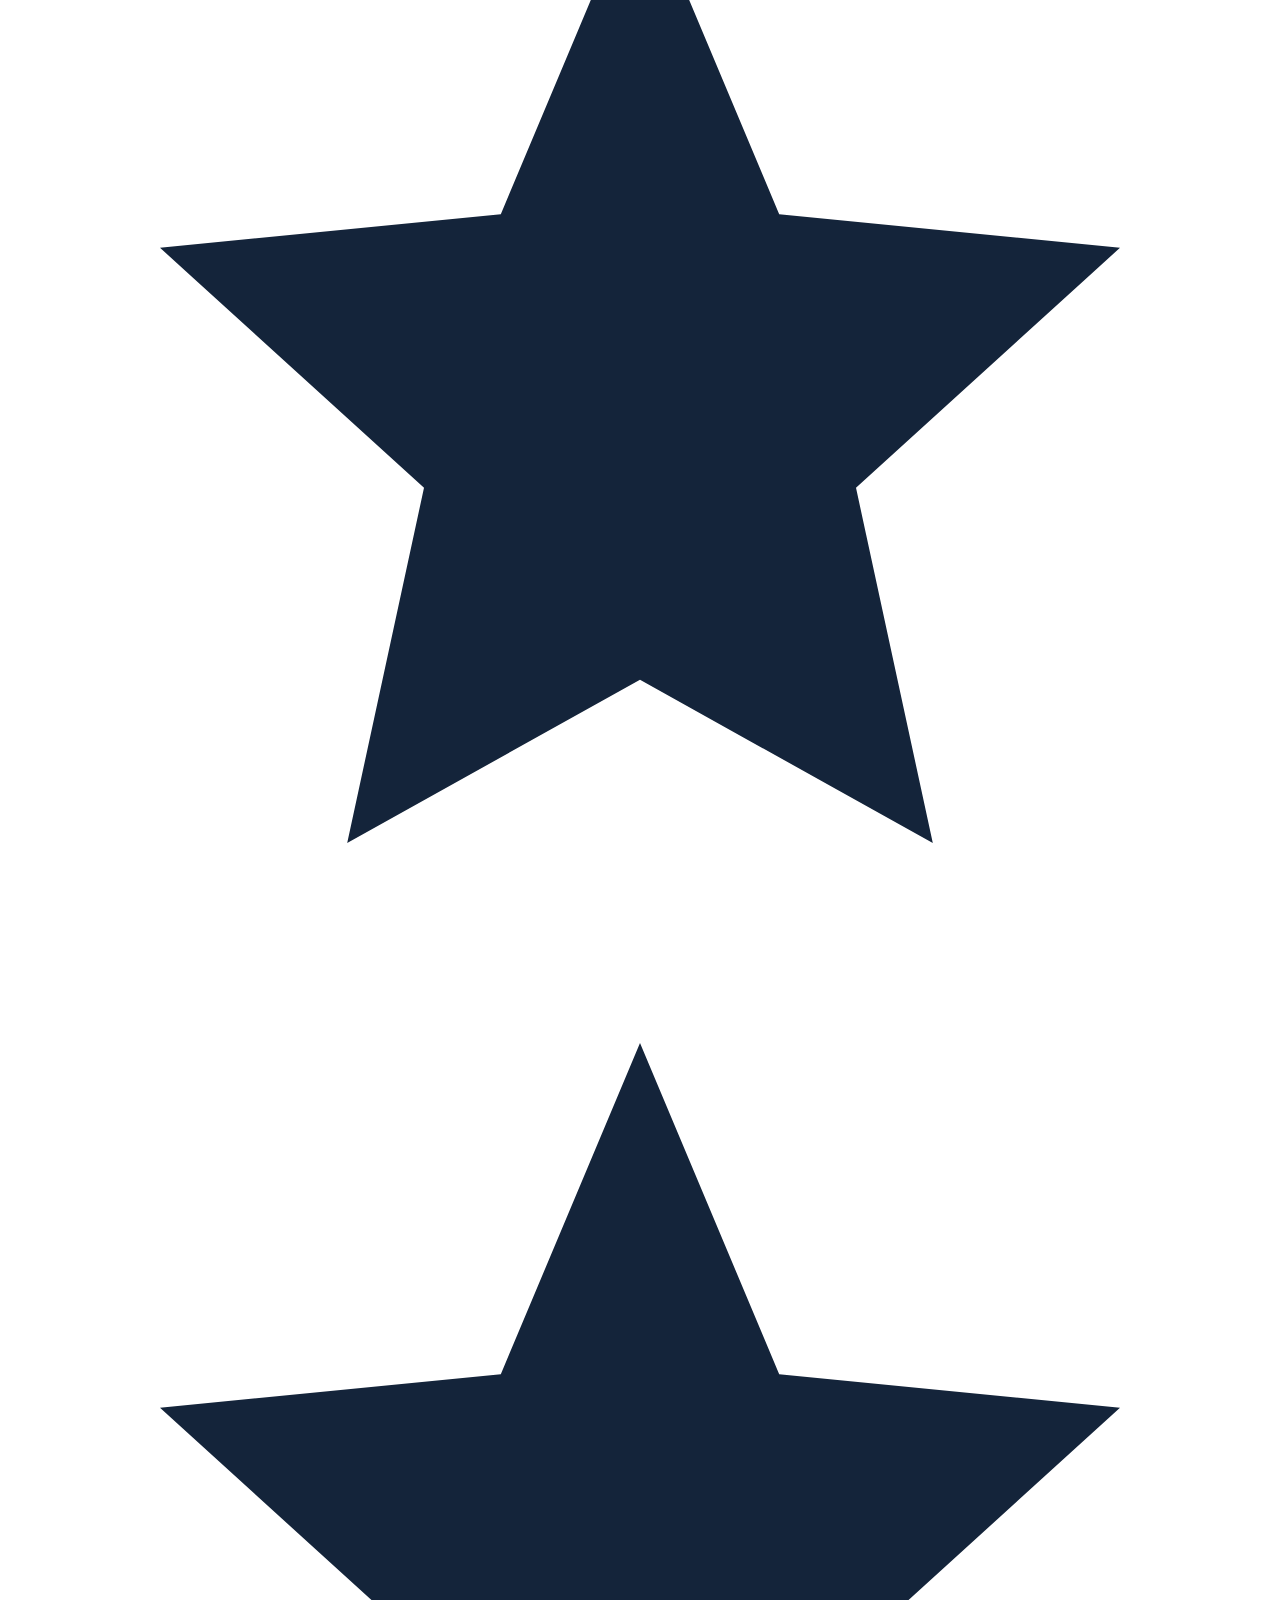
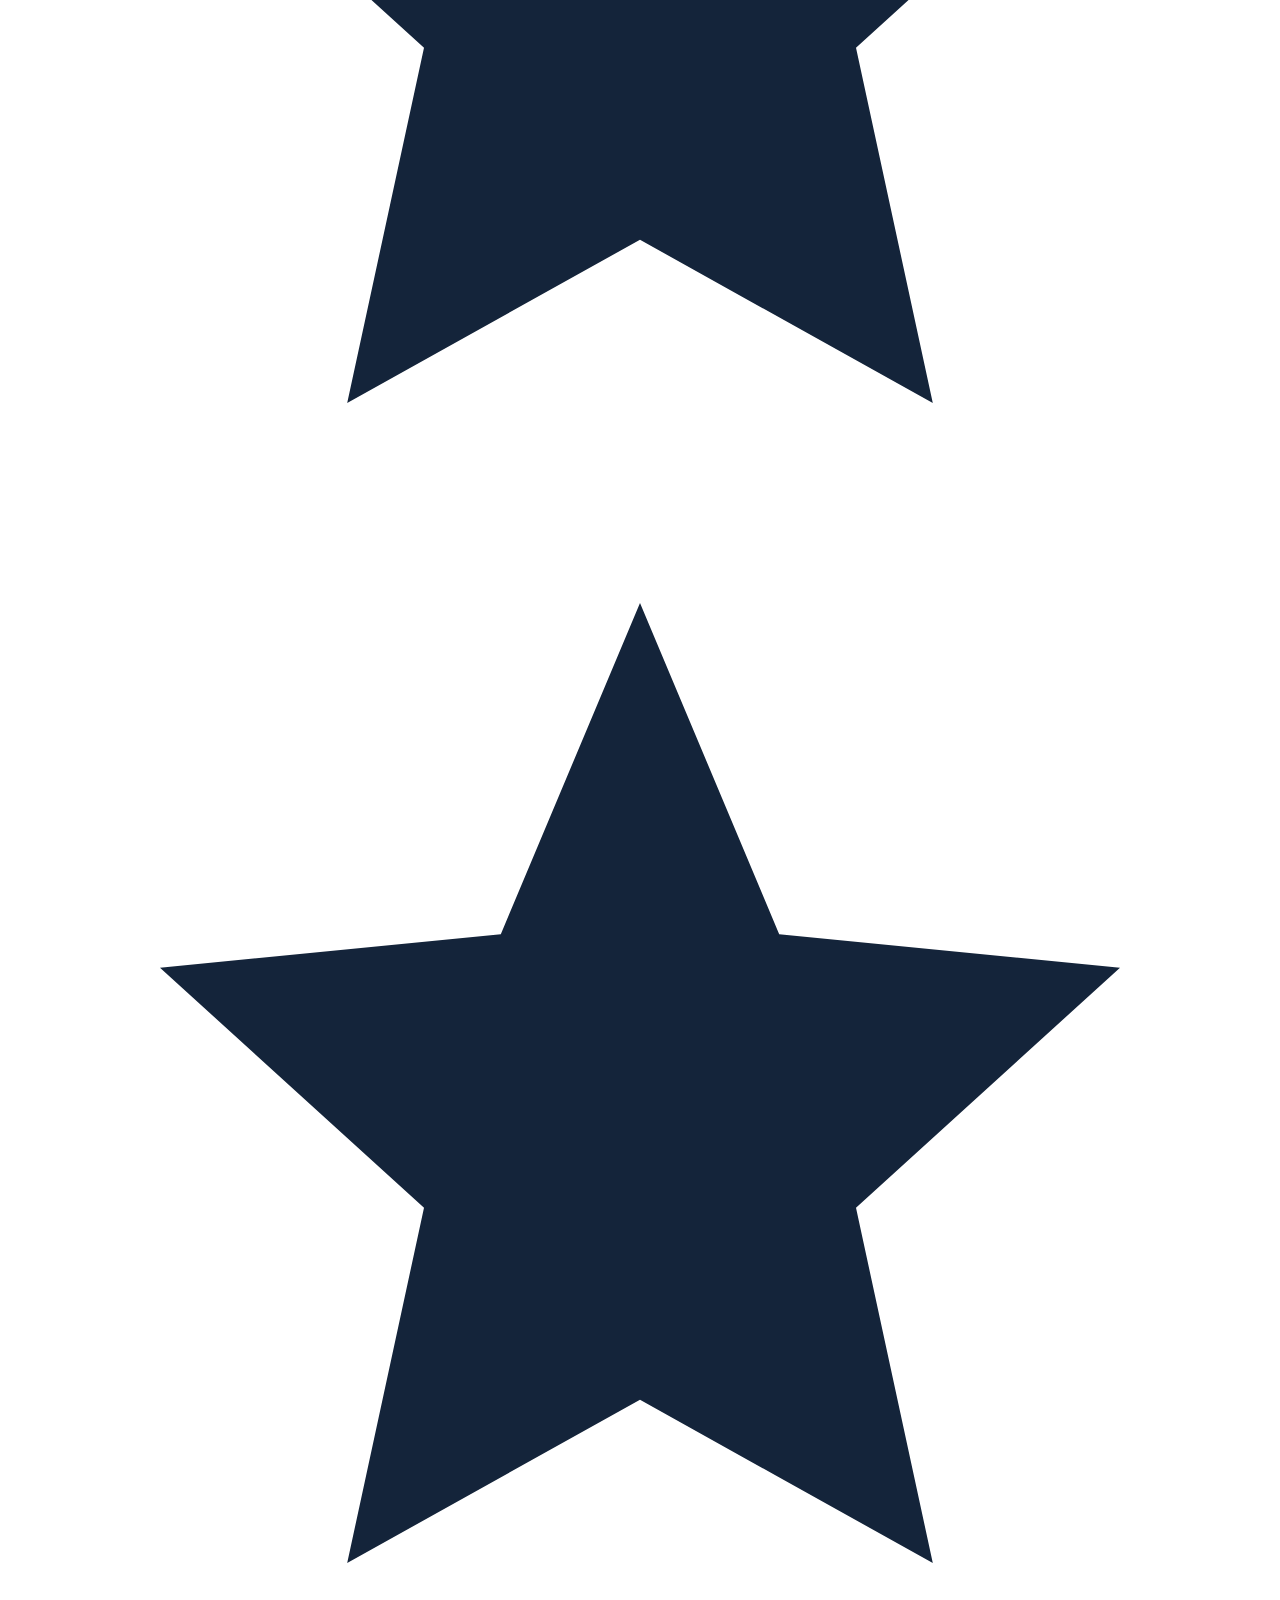
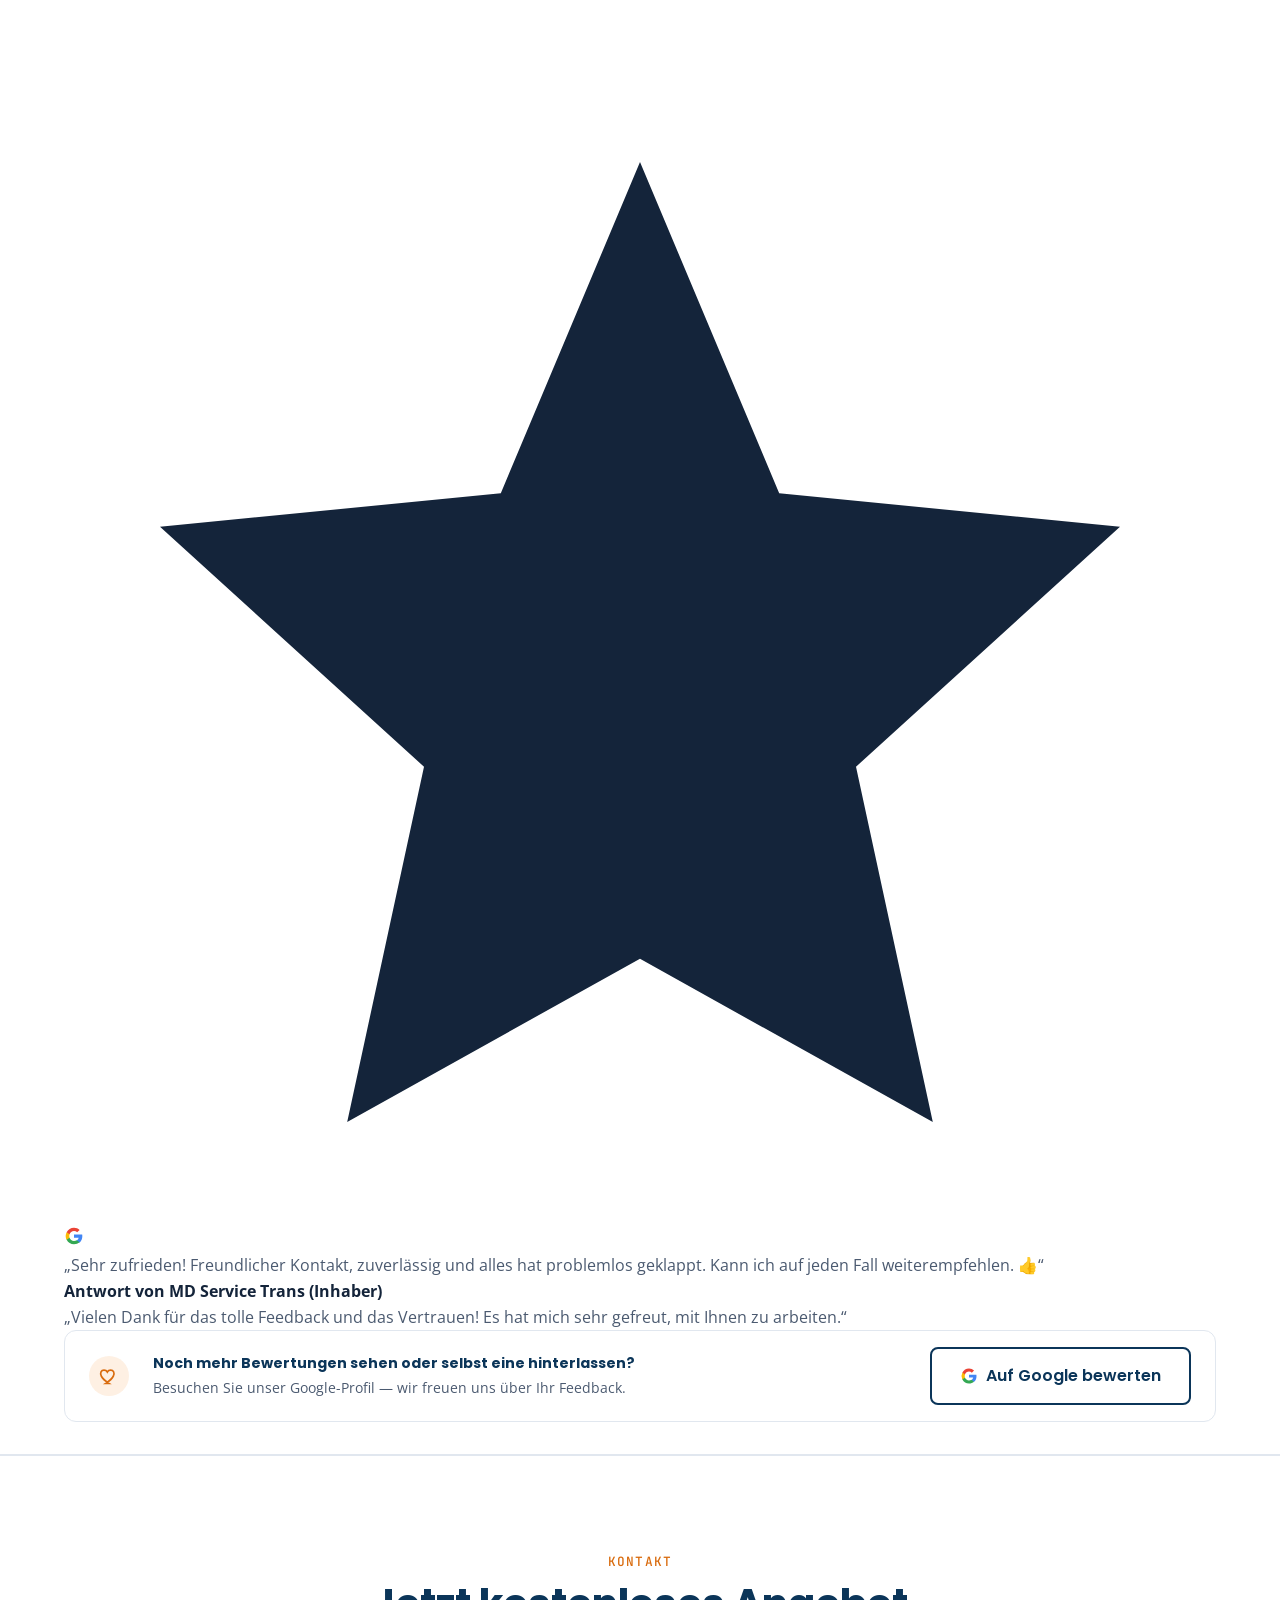
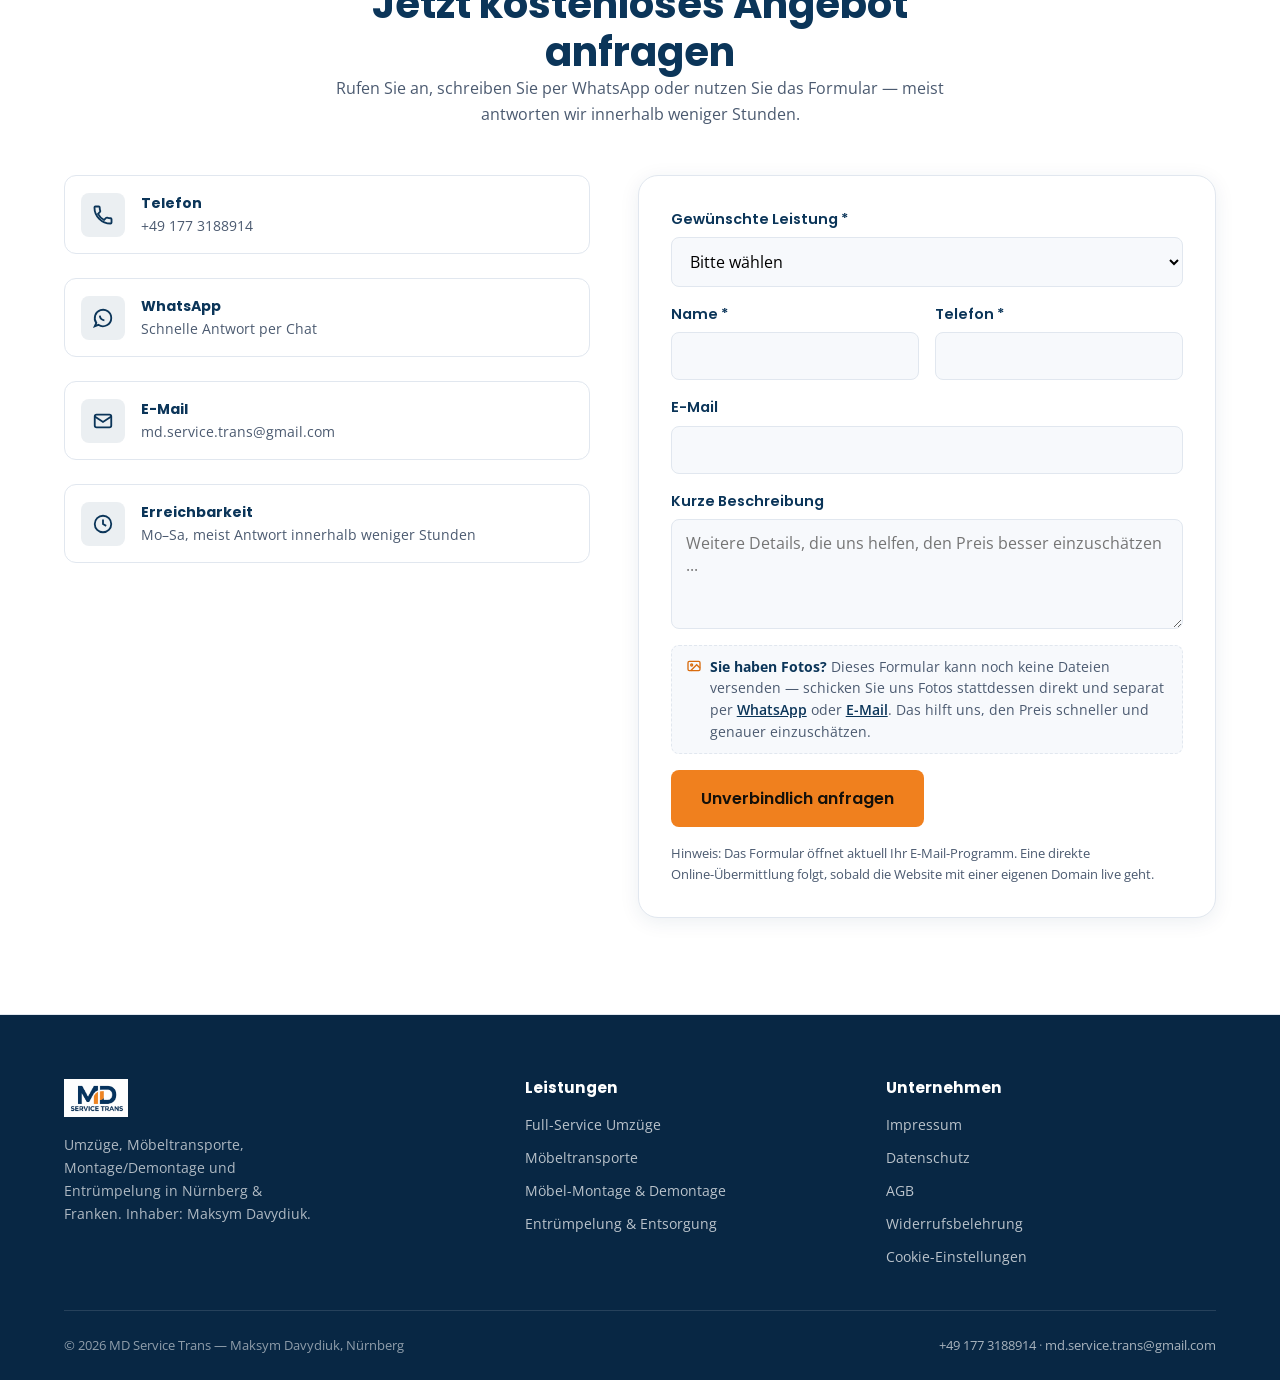
==== commit 3c58b9e7: "Point canonical/OG/schema/sitemap/robots to the real domain mdservicetrans.de; update Datenschutz ho" ====
--- a/index.html
+++ b/index.html
@@ -8,20 +8,19 @@
 <meta name="robots" content="index, follow">
 <meta name="theme-color" content="#0B3559">
 
-<!-- TODO: update url/og:url/canonical to the final domain once it replaces this GitHub Pages preview -->
-<link rel="canonical" href="https://levelopt-create.github.io/md-service-trans-preview/">
+<link rel="canonical" href="https://www.mdservicetrans.de/">
 
 <meta property="og:type" content="website">
 <meta property="og:site_name" content="MD Service Trans">
 <meta property="og:title" content="MD Service Trans — Umzüge & Möbeltransporte in Nürnberg & Franken">
 <meta property="og:description" content="Umzüge, Möbeltransporte, Möbel-Montage/Demontage und Entrümpelung in Nürnberg und Franken. Festpreis ohne versteckte Kosten, versichert, schnelle Antwort.">
-<meta property="og:url" content="https://levelopt-create.github.io/md-service-trans-preview/">
-<meta property="og:image" content="https://levelopt-create.github.io/md-service-trans-preview/assets/brand/favicon-512.png">
+<meta property="og:url" content="https://www.mdservicetrans.de/">
+<meta property="og:image" content="https://www.mdservicetrans.de/assets/brand/favicon-512.png">
 <meta property="og:locale" content="de_DE">
 <meta name="twitter:card" content="summary">
 <meta name="twitter:title" content="MD Service Trans — Umzüge & Möbeltransporte in Nürnberg & Franken">
 <meta name="twitter:description" content="Umzüge, Möbeltransporte, Möbel-Montage/Demontage und Entrümpelung in Nürnberg und Franken.">
-<meta name="twitter:image" content="https://levelopt-create.github.io/md-service-trans-preview/assets/brand/favicon-512.png">
+<meta name="twitter:image" content="https://www.mdservicetrans.de/assets/brand/favicon-512.png">
 
 <link rel="icon" type="image/png" sizes="32x32" href="assets/brand/favicon-32.png">
 <link rel="icon" type="image/png" sizes="512x512" href="assets/brand/favicon-512.png">
@@ -37,7 +36,7 @@
   "@type": "MovingCompany",
   "name": "MD Service Trans",
   "image": "assets/brand/logo.png",
-  "url": "https://www.md-service-trans.de",
+  "url": "https://www.mdservicetrans.de",
   "telephone": "+491773188914",
   "email": "md.service.trans@gmail.com",
   "founder": { "@type": "Person", "name": "Maksym Davydiuk" },
@@ -278,13 +277,35 @@
   <!-- REVIEWS -->
   <section id="bewertungen" class="section-slim section-alt">
     <div class="container">
+      <article class="review-card">
+        <div class="review-card-head">
+          <div class="review-avatar" aria-hidden="true">D</div>
+          <div class="review-card-meta">
+            <strong class="review-author">Dekor Haus</strong>
+            <span class="review-stars" role="img" aria-label="5 von 5 Sternen">
+              <svg viewBox="0 0 24 24" fill="currentColor" aria-hidden="true"><path d="M12 2l2.9 6.9L22 9.6l-5.5 5 1.6 7.4L12 18.6l-6.1 3.4L7.5 14.6 2 9.6l7.1-.7L12 2z"/></svg>
+              <svg viewBox="0 0 24 24" fill="currentColor" aria-hidden="true"><path d="M12 2l2.9 6.9L22 9.6l-5.5 5 1.6 7.4L12 18.6l-6.1 3.4L7.5 14.6 2 9.6l7.1-.7L12 2z"/></svg>
+              <svg viewBox="0 0 24 24" fill="currentColor" aria-hidden="true"><path d="M12 2l2.9 6.9L22 9.6l-5.5 5 1.6 7.4L12 18.6l-6.1 3.4L7.5 14.6 2 9.6l7.1-.7L12 2z"/></svg>
+              <svg viewBox="0 0 24 24" fill="currentColor" aria-hidden="true"><path d="M12 2l2.9 6.9L22 9.6l-5.5 5 1.6 7.4L12 18.6l-6.1 3.4L7.5 14.6 2 9.6l7.1-.7L12 2z"/></svg>
+              <svg viewBox="0 0 24 24" fill="currentColor" aria-hidden="true"><path d="M12 2l2.9 6.9L22 9.6l-5.5 5 1.6 7.4L12 18.6l-6.1 3.4L7.5 14.6 2 9.6l7.1-.7L12 2z"/></svg>
+            </span>
+          </div>
+          <svg class="review-google-icon" width="20" height="20" viewBox="0 0 24 24" aria-hidden="true"><path fill="#4285F4" d="M22 12.2c0-.7-.06-1.4-.18-2H12v3.8h5.6a4.8 4.8 0 0 1-2.08 3.2v2.6h3.36c1.97-1.8 3.12-4.5 3.12-7.6Z"/><path fill="#34A853" d="M12 22c2.7 0 4.97-.9 6.62-2.4l-3.36-2.6c-.93.63-2.13 1-3.26 1-2.5 0-4.6-1.7-5.36-3.9H3.18v2.5A10 10 0 0 0 12 22Z"/><path fill="#FBBC05" d="M6.64 14.1a5.97 5.97 0 0 1 0-4.2v-2.5H3.18a10 10 0 0 0 0 9.2l3.46-2.5Z"/><path fill="#EA4335" d="M12 6c1.47 0 2.79.5 3.83 1.5l2.87-2.8C16.96 3.02 14.7 2 12 2 8.15 2 4.8 4.2 3.18 7.4l3.46 2.5C7.4 7.7 9.5 6 12 6Z"/></svg>
+        </div>
+        <p class="review-text">„Sehr zufrieden! Freundlicher Kontakt, zuverlässig und alles hat problemlos geklappt. Kann ich auf jeden Fall weiterempfehlen. 👍“</p>
+        <div class="review-reply">
+          <strong>Antwort von MD Service Trans (Inhaber)</strong>
+          <p>„Vielen Dank für das tolle Feedback und das Vertrauen! Es hat mich sehr gefreut, mit Ihnen zu arbeiten.“</p>
+        </div>
+      </article>
+
       <div class="reviews-bar">
         <div class="reviews-bar-icon">
           <svg viewBox="0 0 24 24" fill="none" stroke="currentColor" stroke-width="2" aria-hidden="true"><path d="M12 21s-7-4.6-9.3-9C1 8.4 2.6 5 6 5c2 0 3.3 1 4 2.2C10.7 6 12 5 14 5c3.4 0 5 3.4 3.3 7-2.3 4.4-9.3 9-9.3 9Z"/></svg>
         </div>
         <p class="reviews-bar-text">
-          <strong>Noch keine Google-Bewertungen — wir sind ein junges Unternehmen.</strong>
-          Unser Profil ist bereits aktiv; die ersten Bewertungen erscheinen hier automatisch, sobald sie eingehen.
+          <strong>Noch mehr Bewertungen sehen oder selbst eine hinterlassen?</strong>
+          Besuchen Sie unser Google-Profil — wir freuen uns über Ihr Feedback.
         </p>
         <a class="btn btn-outline-navy gbp-cta" href="https://www.google.com/search?q=MD+Service+Trans&kgmid=%2Fg%2F11nvbgvc3h&hl=de" target="_blank" rel="noopener">
           <svg width="18" height="18" viewBox="0 0 24 24" aria-hidden="true"><path fill="#4285F4" d="M22 12.2c0-.7-.06-1.4-.18-2H12v3.8h5.6a4.8 4.8 0 0 1-2.08 3.2v2.6h3.36c1.97-1.8 3.12-4.5 3.12-7.6Z"/><path fill="#34A853" d="M12 22c2.7 0 4.97-.9 6.62-2.4l-3.36-2.6c-.93.63-2.13 1-3.26 1-2.5 0-4.6-1.7-5.36-3.9H3.18v2.5A10 10 0 0 0 12 22Z"/><path fill="#FBBC05" d="M6.64 14.1a5.97 5.97 0 0 1 0-4.2v-2.5H3.18a10 10 0 0 0 0 9.2l3.46-2.5Z"/><path fill="#EA4335" d="M12 6c1.47 0 2.79.5 3.83 1.5l2.87-2.8C16.96 3.02 14.7 2 12 2 8.15 2 4.8 4.2 3.18 7.4l3.46 2.5C7.4 7.7 9.5 6 12 6Z"/></svg>
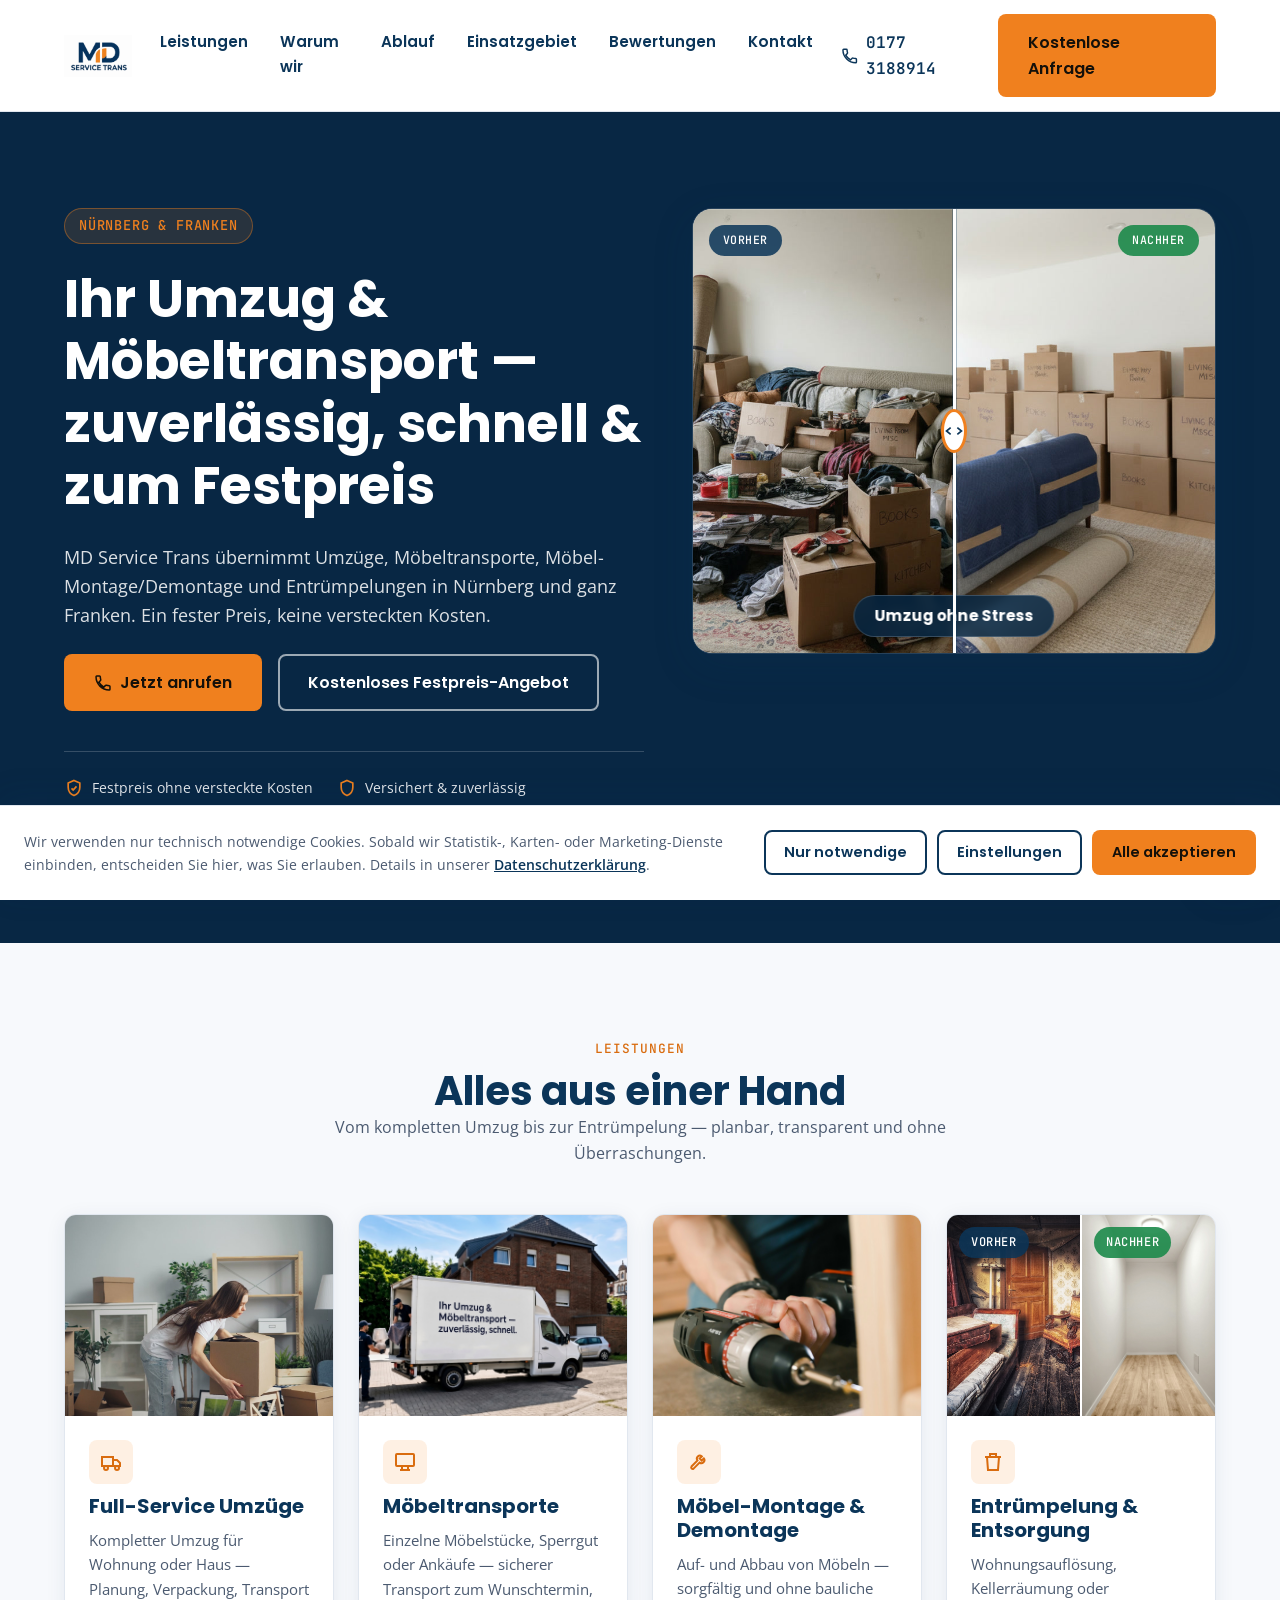
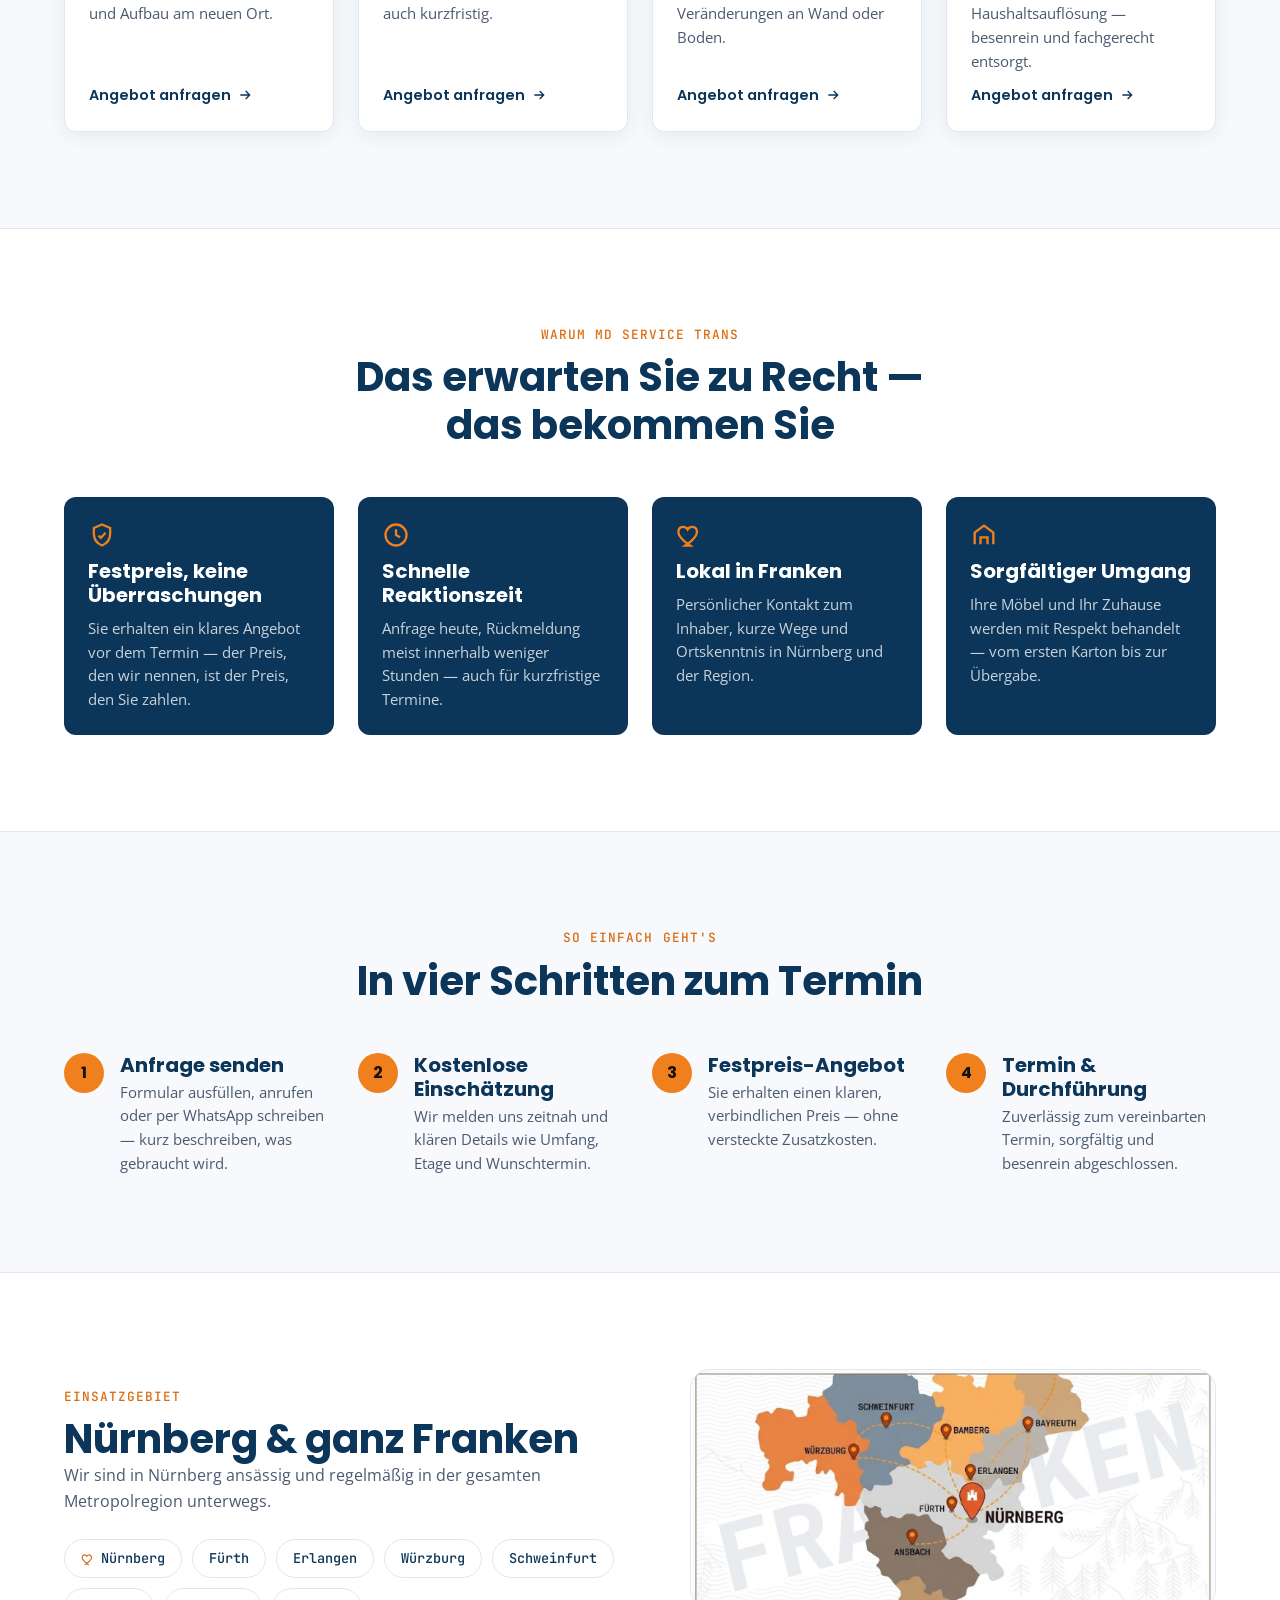
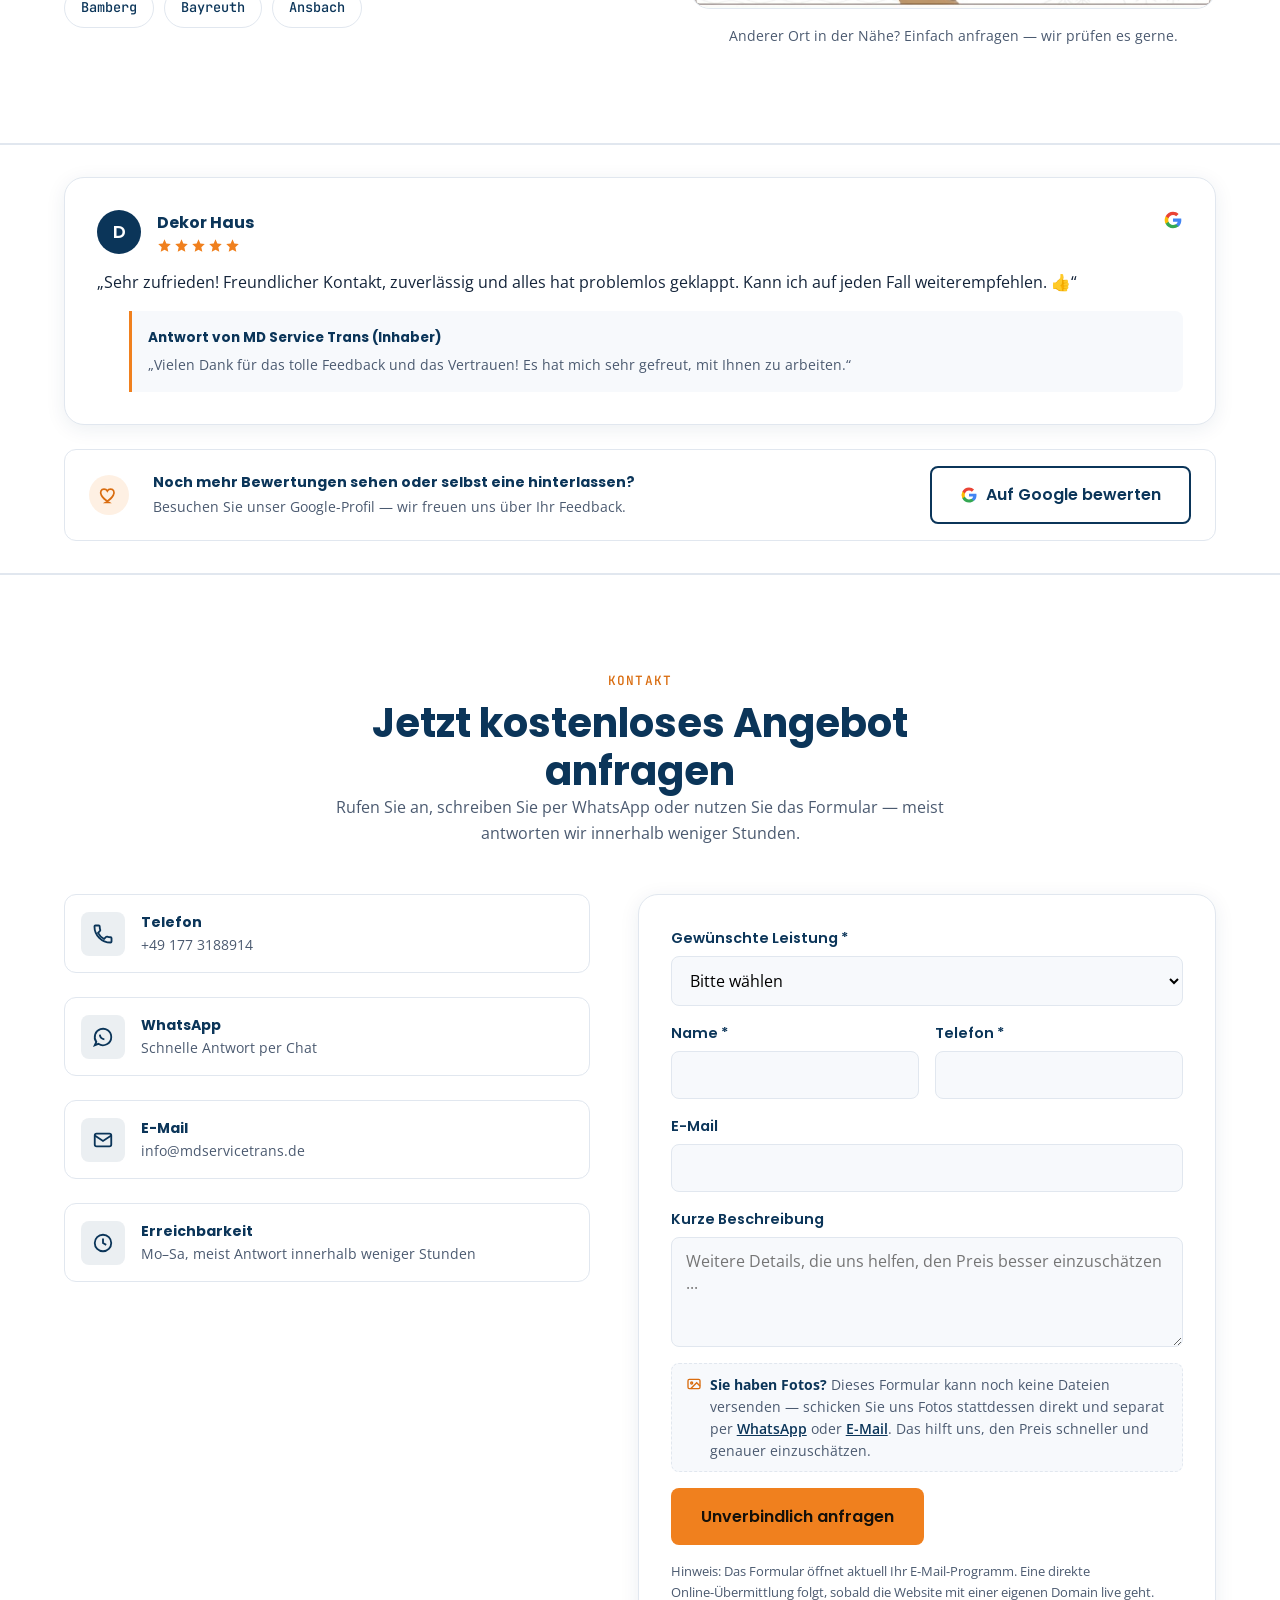
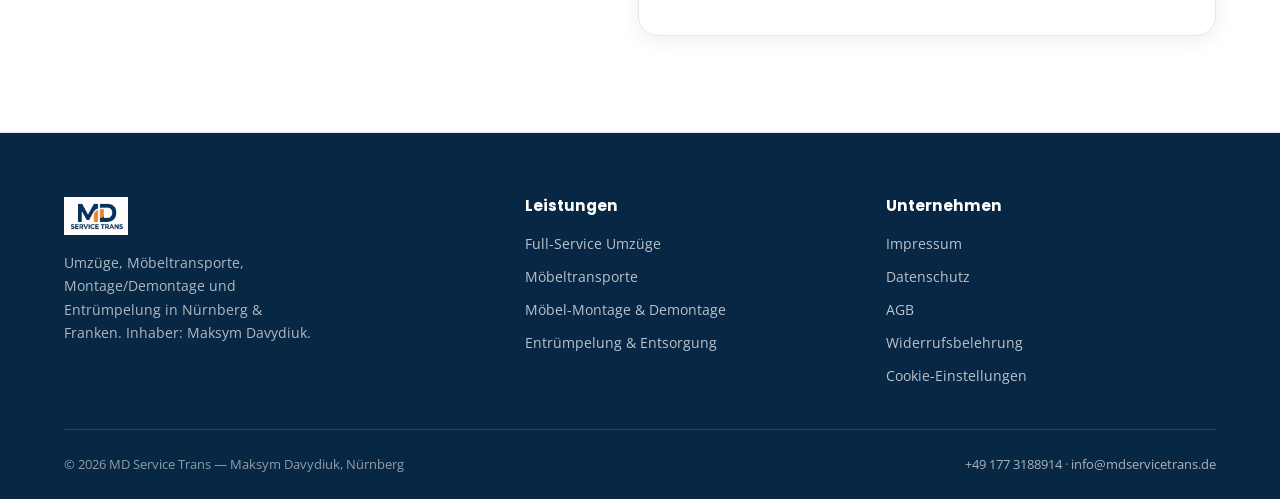
==== commit 2cae68c8: "Replace Gmail address with professional info@mdservicetrans.de across the site" ====
--- a/index.html
+++ b/index.html
@@ -38,7 +38,7 @@
   "image": "assets/brand/logo.png",
   "url": "https://www.mdservicetrans.de",
   "telephone": "+491773188914",
-  "email": "md.service.trans@gmail.com",
+  "email": "info@mdservicetrans.de",
   "founder": { "@type": "Person", "name": "Maksym Davydiuk" },
   "sameAs": ["https://www.google.com/search?q=MD+Service+Trans&kgmid=%2Fg%2F11nvbgvc3h&hl=de"],
   "address": {
@@ -333,9 +333,9 @@
             <span class="icon-wrap"><svg viewBox="0 0 24 24" fill="none" stroke="currentColor" stroke-width="2" aria-hidden="true"><path d="M21 12a9 9 0 10-16.3 5.3L3 21l3.9-1.6A9 9 0 0021 12z"/><path d="M8.5 9.5c.3 2.6 2.4 4.7 5 5"/></svg></span>
             <span><strong>WhatsApp</strong><span>Schnelle Antwort per Chat</span></span>
           </a>
-          <a class="contact-method" href="mailto:md.service.trans@gmail.com">
+          <a class="contact-method" href="mailto:info@mdservicetrans.de">
             <span class="icon-wrap"><svg viewBox="0 0 24 24" fill="none" stroke="currentColor" stroke-width="2" aria-hidden="true"><rect x="3" y="5" width="18" height="14" rx="2"/><path d="M3 7l9 6 9-6"/></svg></span>
-            <span><strong>E-Mail</strong><span>md.service.trans@gmail.com</span></span>
+            <span><strong>E-Mail</strong><span>info@mdservicetrans.de</span></span>
           </a>
           <div class="contact-method">
             <span class="icon-wrap"><svg viewBox="0 0 24 24" fill="none" stroke="currentColor" stroke-width="2" aria-hidden="true"><circle cx="12" cy="12" r="9"/><path d="M12 7v5l3.5 2"/></svg></span>
@@ -343,7 +343,7 @@
           </div>
         </div>
 
-        <form class="contact-form" id="request-form" action="mailto:md.service.trans@gmail.com" method="post" enctype="text/plain">
+        <form class="contact-form" id="request-form" action="mailto:info@mdservicetrans.de" method="post" enctype="text/plain">
 
           <!-- Honeypot: hidden from real users, bots often fill every field.
                Not enforced by mailto: today, but ready for when this form
@@ -507,7 +507,7 @@
           </div>
           <p class="photo-hint">
             <svg width="16" height="16" viewBox="0 0 24 24" fill="none" stroke="currentColor" stroke-width="2" aria-hidden="true"><rect x="3" y="5" width="18" height="14" rx="2"/><circle cx="8.5" cy="10.5" r="1.5"/><path d="M21 15l-5-5-9 9"/></svg>
-            <span><strong>Sie haben Fotos?</strong> Dieses Formular kann noch keine Dateien versenden — schicken Sie uns Fotos stattdessen direkt und separat per <a href="https://wa.me/491773188914" target="_blank" rel="noopener">WhatsApp</a> oder <a href="mailto:md.service.trans@gmail.com">E-Mail</a>. Das hilft uns, den Preis schneller und genauer einzuschätzen.</span>
+            <span><strong>Sie haben Fotos?</strong> Dieses Formular kann noch keine Dateien versenden — schicken Sie uns Fotos stattdessen direkt und separat per <a href="https://wa.me/491773188914" target="_blank" rel="noopener">WhatsApp</a> oder <a href="mailto:info@mdservicetrans.de">E-Mail</a>. Das hilft uns, den Preis schneller und genauer einzuschätzen.</span>
           </p>
           <button type="submit" class="btn btn-primary">Unverbindlich anfragen</button>
           <p class="form-note">Hinweis: Das Formular öffnet aktuell Ihr E-Mail-Programm. Eine direkte Online-Übermittlung folgt, sobald die Website mit einer eigenen Domain live geht.</p>
@@ -547,7 +547,7 @@
     </div>
     <div class="footer-bottom">
       <span>&copy; 2026 MD Service Trans — Maksym Davydiuk, Nürnberg</span>
-      <span><a href="tel:+491773188914">+49 177 3188914</a> · <a href="mailto:md.service.trans@gmail.com">md.service.trans@gmail.com</a></span>
+      <span><a href="tel:+491773188914">+49 177 3188914</a> · <a href="mailto:info@mdservicetrans.de">info@mdservicetrans.de</a></span>
     </div>
   </div>
 </footer>
--- a/styles.css
+++ b/styles.css
@@ -521,6 +521,53 @@
 /* Reviews */
 .section-slim { padding: var(--space-4) 0; }
 
+.review-card {
+  background: var(--color-surface);
+  border: 1px solid var(--color-border);
+  border-radius: var(--radius-lg);
+  box-shadow: var(--shadow-card);
+  padding: var(--space-4);
+  margin-bottom: var(--space-3);
+}
+.review-card-head {
+  display: flex;
+  align-items: center;
+  gap: var(--space-2);
+  margin-bottom: var(--space-2);
+}
+.review-avatar {
+  width: 44px; height: 44px;
+  flex-shrink: 0;
+  border-radius: 50%;
+  background: var(--color-navy);
+  color: #fff;
+  font-family: var(--font-heading);
+  font-weight: 600;
+  font-size: 1.1rem;
+  display: flex;
+  align-items: center;
+  justify-content: center;
+}
+.review-card-meta { flex: 1; display: flex; flex-direction: column; gap: 3px; }
+.review-author { font-family: var(--font-heading); color: var(--color-navy); }
+.review-stars { display: flex; gap: 2px; color: var(--color-orange); }
+.review-stars svg { width: 15px; height: 15px; }
+.review-google-icon { flex-shrink: 0; align-self: flex-start; }
+.review-text { color: var(--color-text); margin-bottom: var(--space-2); }
+.review-reply {
+  background: var(--color-bg);
+  border-left: 3px solid var(--color-orange);
+  border-radius: 0 var(--radius-sm) var(--radius-sm) 0;
+  padding: var(--space-2);
+  margin-left: var(--space-4);
+}
+.review-reply strong { display: block; font-family: var(--font-heading); color: var(--color-navy); font-size: 0.85rem; margin-bottom: 4px; }
+.review-reply p { color: var(--color-text-muted); font-size: 0.9rem; margin: 0; }
+
+@media (max-width: 640px) {
+  .review-reply { margin-left: var(--space-2); }
+}
+
 .reviews-bar {
   display: flex;
   align-items: center;
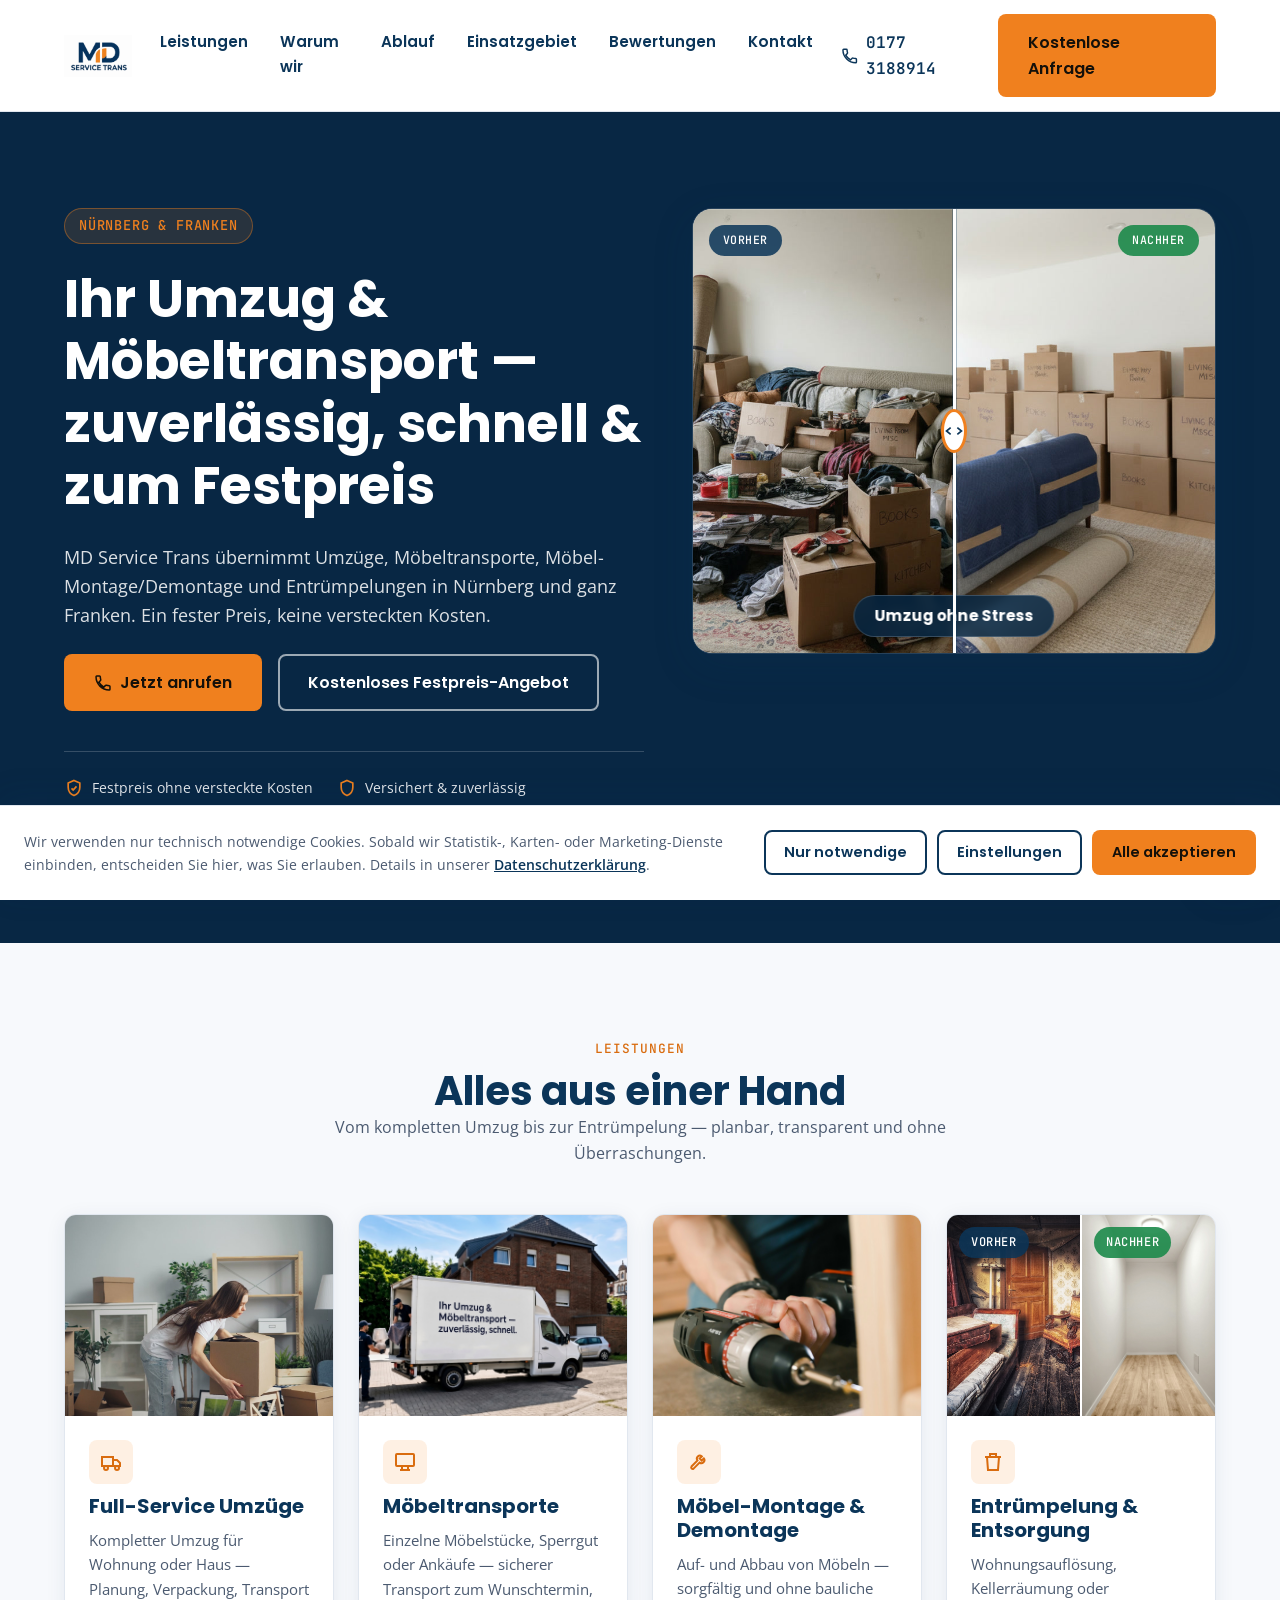
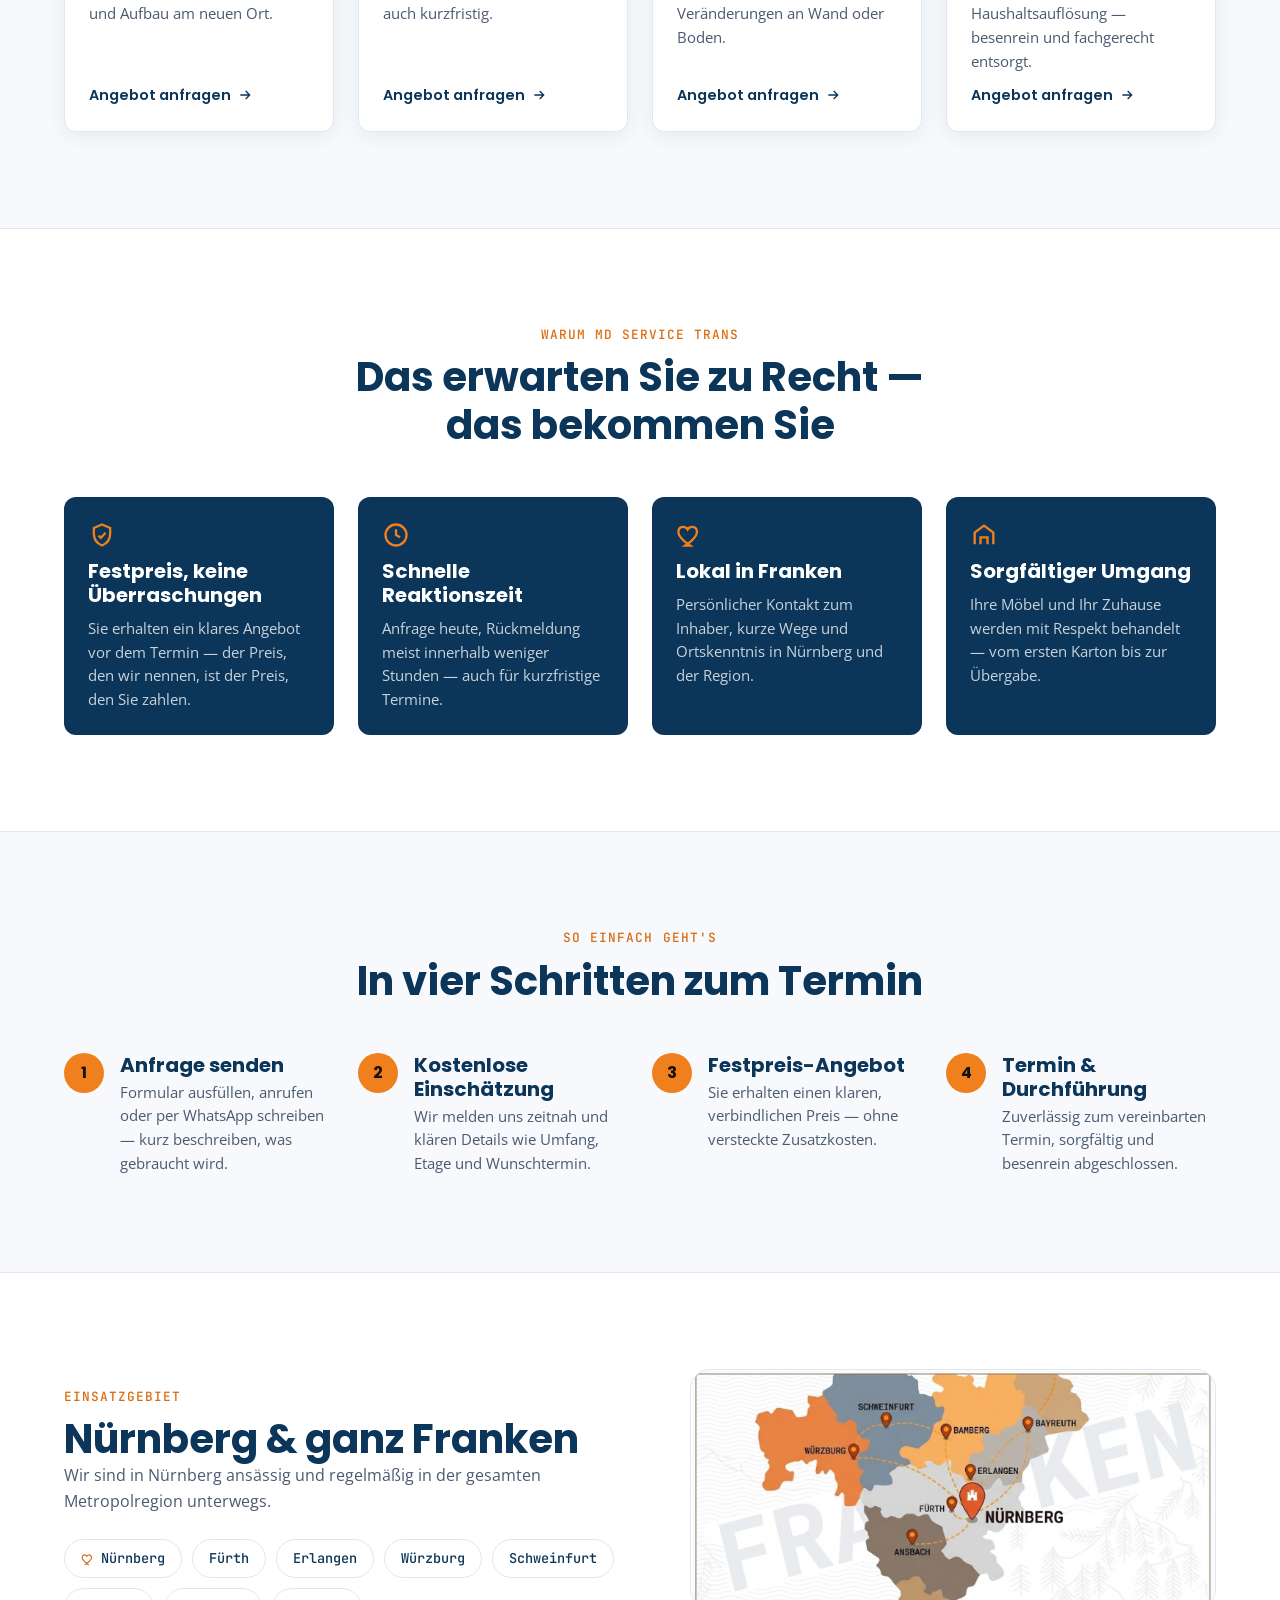
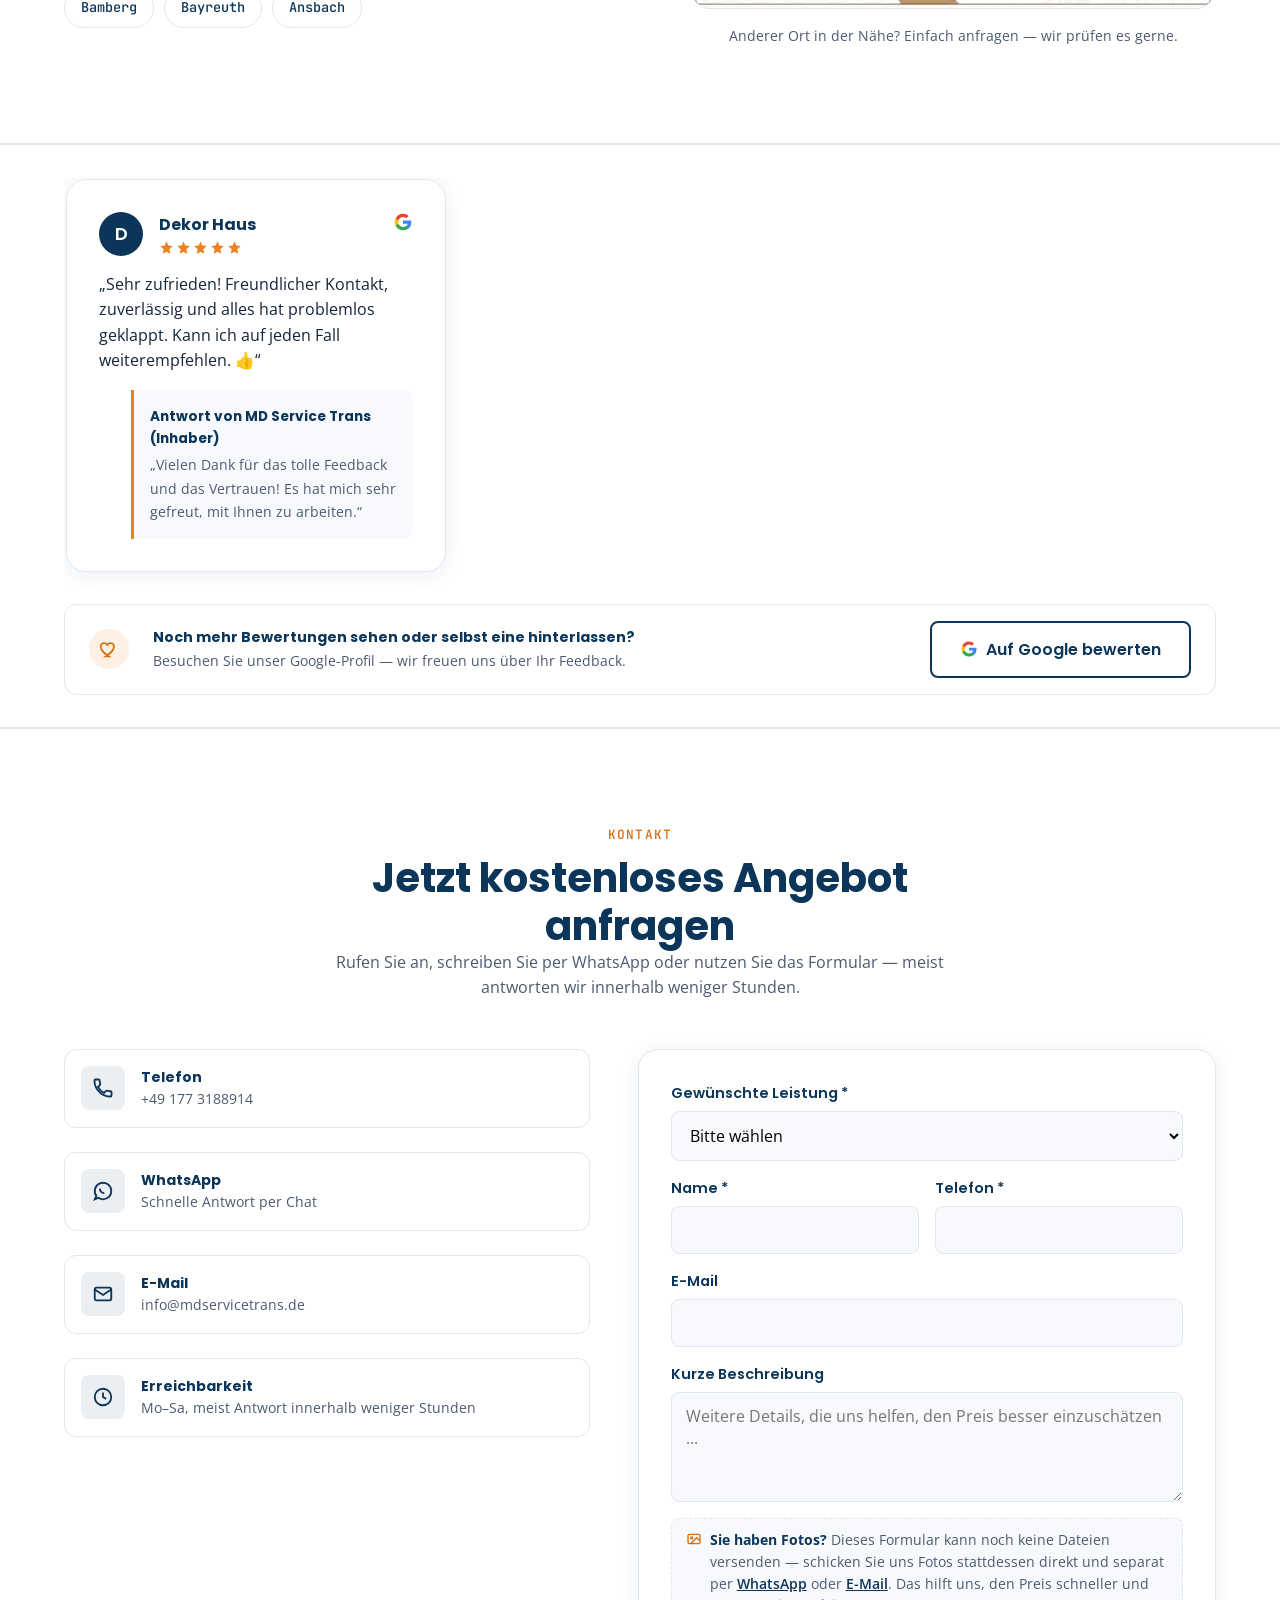
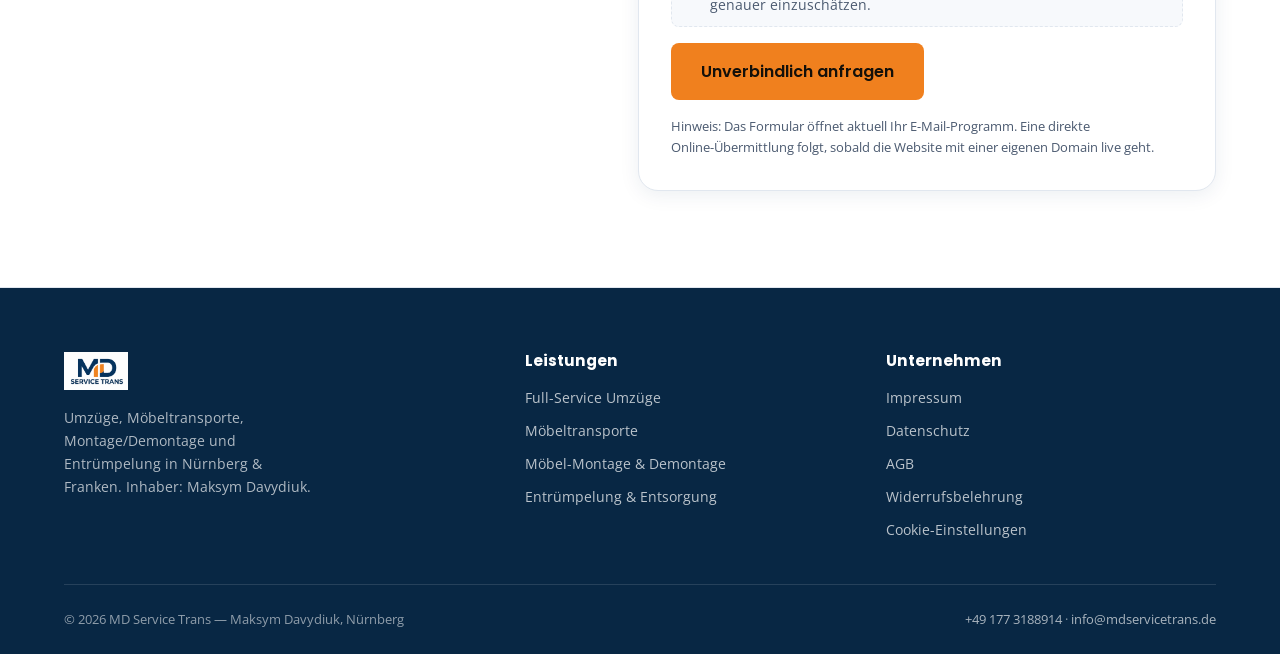
==== commit 372bf6dc: "Make reviews section horizontally scrollable with scroll-snap for future multiple reviews" ====
--- a/index.html
+++ b/index.html
@@ -277,27 +277,29 @@
   <!-- REVIEWS -->
   <section id="bewertungen" class="section-slim section-alt">
     <div class="container">
-      <article class="review-card">
-        <div class="review-card-head">
-          <div class="review-avatar" aria-hidden="true">D</div>
-          <div class="review-card-meta">
-            <strong class="review-author">Dekor Haus</strong>
-            <span class="review-stars" role="img" aria-label="5 von 5 Sternen">
-              <svg viewBox="0 0 24 24" fill="currentColor" aria-hidden="true"><path d="M12 2l2.9 6.9L22 9.6l-5.5 5 1.6 7.4L12 18.6l-6.1 3.4L7.5 14.6 2 9.6l7.1-.7L12 2z"/></svg>
-              <svg viewBox="0 0 24 24" fill="currentColor" aria-hidden="true"><path d="M12 2l2.9 6.9L22 9.6l-5.5 5 1.6 7.4L12 18.6l-6.1 3.4L7.5 14.6 2 9.6l7.1-.7L12 2z"/></svg>
-              <svg viewBox="0 0 24 24" fill="currentColor" aria-hidden="true"><path d="M12 2l2.9 6.9L22 9.6l-5.5 5 1.6 7.4L12 18.6l-6.1 3.4L7.5 14.6 2 9.6l7.1-.7L12 2z"/></svg>
-              <svg viewBox="0 0 24 24" fill="currentColor" aria-hidden="true"><path d="M12 2l2.9 6.9L22 9.6l-5.5 5 1.6 7.4L12 18.6l-6.1 3.4L7.5 14.6 2 9.6l7.1-.7L12 2z"/></svg>
-              <svg viewBox="0 0 24 24" fill="currentColor" aria-hidden="true"><path d="M12 2l2.9 6.9L22 9.6l-5.5 5 1.6 7.4L12 18.6l-6.1 3.4L7.5 14.6 2 9.6l7.1-.7L12 2z"/></svg>
-            </span>
-          </div>
-          <svg class="review-google-icon" width="20" height="20" viewBox="0 0 24 24" aria-hidden="true"><path fill="#4285F4" d="M22 12.2c0-.7-.06-1.4-.18-2H12v3.8h5.6a4.8 4.8 0 0 1-2.08 3.2v2.6h3.36c1.97-1.8 3.12-4.5 3.12-7.6Z"/><path fill="#34A853" d="M12 22c2.7 0 4.97-.9 6.62-2.4l-3.36-2.6c-.93.63-2.13 1-3.26 1-2.5 0-4.6-1.7-5.36-3.9H3.18v2.5A10 10 0 0 0 12 22Z"/><path fill="#FBBC05" d="M6.64 14.1a5.97 5.97 0 0 1 0-4.2v-2.5H3.18a10 10 0 0 0 0 9.2l3.46-2.5Z"/><path fill="#EA4335" d="M12 6c1.47 0 2.79.5 3.83 1.5l2.87-2.8C16.96 3.02 14.7 2 12 2 8.15 2 4.8 4.2 3.18 7.4l3.46 2.5C7.4 7.7 9.5 6 12 6Z"/></svg>
-        </div>
-        <p class="review-text">„Sehr zufrieden! Freundlicher Kontakt, zuverlässig und alles hat problemlos geklappt. Kann ich auf jeden Fall weiterempfehlen. 👍“</p>
-        <div class="review-reply">
-          <strong>Antwort von MD Service Trans (Inhaber)</strong>
-          <p>„Vielen Dank für das tolle Feedback und das Vertrauen! Es hat mich sehr gefreut, mit Ihnen zu arbeiten.“</p>
-        </div>
-      </article>
+      <div class="reviews-scroll">
+        <article class="review-card">
+          <div class="review-card-head">
+            <div class="review-avatar" aria-hidden="true">D</div>
+            <div class="review-card-meta">
+              <strong class="review-author">Dekor Haus</strong>
+              <span class="review-stars" role="img" aria-label="5 von 5 Sternen">
+                <svg viewBox="0 0 24 24" fill="currentColor" aria-hidden="true"><path d="M12 2l2.9 6.9L22 9.6l-5.5 5 1.6 7.4L12 18.6l-6.1 3.4L7.5 14.6 2 9.6l7.1-.7L12 2z"/></svg>
+                <svg viewBox="0 0 24 24" fill="currentColor" aria-hidden="true"><path d="M12 2l2.9 6.9L22 9.6l-5.5 5 1.6 7.4L12 18.6l-6.1 3.4L7.5 14.6 2 9.6l7.1-.7L12 2z"/></svg>
+                <svg viewBox="0 0 24 24" fill="currentColor" aria-hidden="true"><path d="M12 2l2.9 6.9L22 9.6l-5.5 5 1.6 7.4L12 18.6l-6.1 3.4L7.5 14.6 2 9.6l7.1-.7L12 2z"/></svg>
+                <svg viewBox="0 0 24 24" fill="currentColor" aria-hidden="true"><path d="M12 2l2.9 6.9L22 9.6l-5.5 5 1.6 7.4L12 18.6l-6.1 3.4L7.5 14.6 2 9.6l7.1-.7L12 2z"/></svg>
+                <svg viewBox="0 0 24 24" fill="currentColor" aria-hidden="true"><path d="M12 2l2.9 6.9L22 9.6l-5.5 5 1.6 7.4L12 18.6l-6.1 3.4L7.5 14.6 2 9.6l7.1-.7L12 2z"/></svg>
+              </span>
+            </div>
+            <svg class="review-google-icon" width="20" height="20" viewBox="0 0 24 24" aria-hidden="true"><path fill="#4285F4" d="M22 12.2c0-.7-.06-1.4-.18-2H12v3.8h5.6a4.8 4.8 0 0 1-2.08 3.2v2.6h3.36c1.97-1.8 3.12-4.5 3.12-7.6Z"/><path fill="#34A853" d="M12 22c2.7 0 4.97-.9 6.62-2.4l-3.36-2.6c-.93.63-2.13 1-3.26 1-2.5 0-4.6-1.7-5.36-3.9H3.18v2.5A10 10 0 0 0 12 22Z"/><path fill="#FBBC05" d="M6.64 14.1a5.97 5.97 0 0 1 0-4.2v-2.5H3.18a10 10 0 0 0 0 9.2l3.46-2.5Z"/><path fill="#EA4335" d="M12 6c1.47 0 2.79.5 3.83 1.5l2.87-2.8C16.96 3.02 14.7 2 12 2 8.15 2 4.8 4.2 3.18 7.4l3.46 2.5C7.4 7.7 9.5 6 12 6Z"/></svg>
+          </div>
+          <p class="review-text">„Sehr zufrieden! Freundlicher Kontakt, zuverlässig und alles hat problemlos geklappt. Kann ich auf jeden Fall weiterempfehlen. 👍“</p>
+          <div class="review-reply">
+            <strong>Antwort von MD Service Trans (Inhaber)</strong>
+            <p>„Vielen Dank für das tolle Feedback und das Vertrauen! Es hat mich sehr gefreut, mit Ihnen zu arbeiten.“</p>
+          </div>
+        </article>
+      </div>
 
       <div class="reviews-bar">
         <div class="reviews-bar-icon">
--- a/styles.css
+++ b/styles.css
@@ -521,13 +521,29 @@
 /* Reviews */
 .section-slim { padding: var(--space-4) 0; }
 
+.reviews-scroll {
+  display: flex;
+  gap: var(--space-3);
+  overflow-x: auto;
+  scroll-snap-type: x proximity;
+  padding: 2px 2px var(--space-3);
+  margin-bottom: var(--space-1);
+  scrollbar-color: var(--color-border) transparent;
+  scrollbar-width: thin;
+}
+.reviews-scroll::-webkit-scrollbar { height: 8px; }
+.reviews-scroll::-webkit-scrollbar-track { background: transparent; }
+.reviews-scroll::-webkit-scrollbar-thumb { background: var(--color-border); border-radius: 999px; }
+.reviews-scroll::-webkit-scrollbar-thumb:hover { background: var(--color-navy-light); }
+
 .review-card {
   background: var(--color-surface);
   border: 1px solid var(--color-border);
   border-radius: var(--radius-lg);
   box-shadow: var(--shadow-card);
   padding: var(--space-4);
-  margin-bottom: var(--space-3);
+  flex: 0 0 min(85vw, 380px);
+  scroll-snap-align: start;
 }
 .review-card-head {
   display: flex;
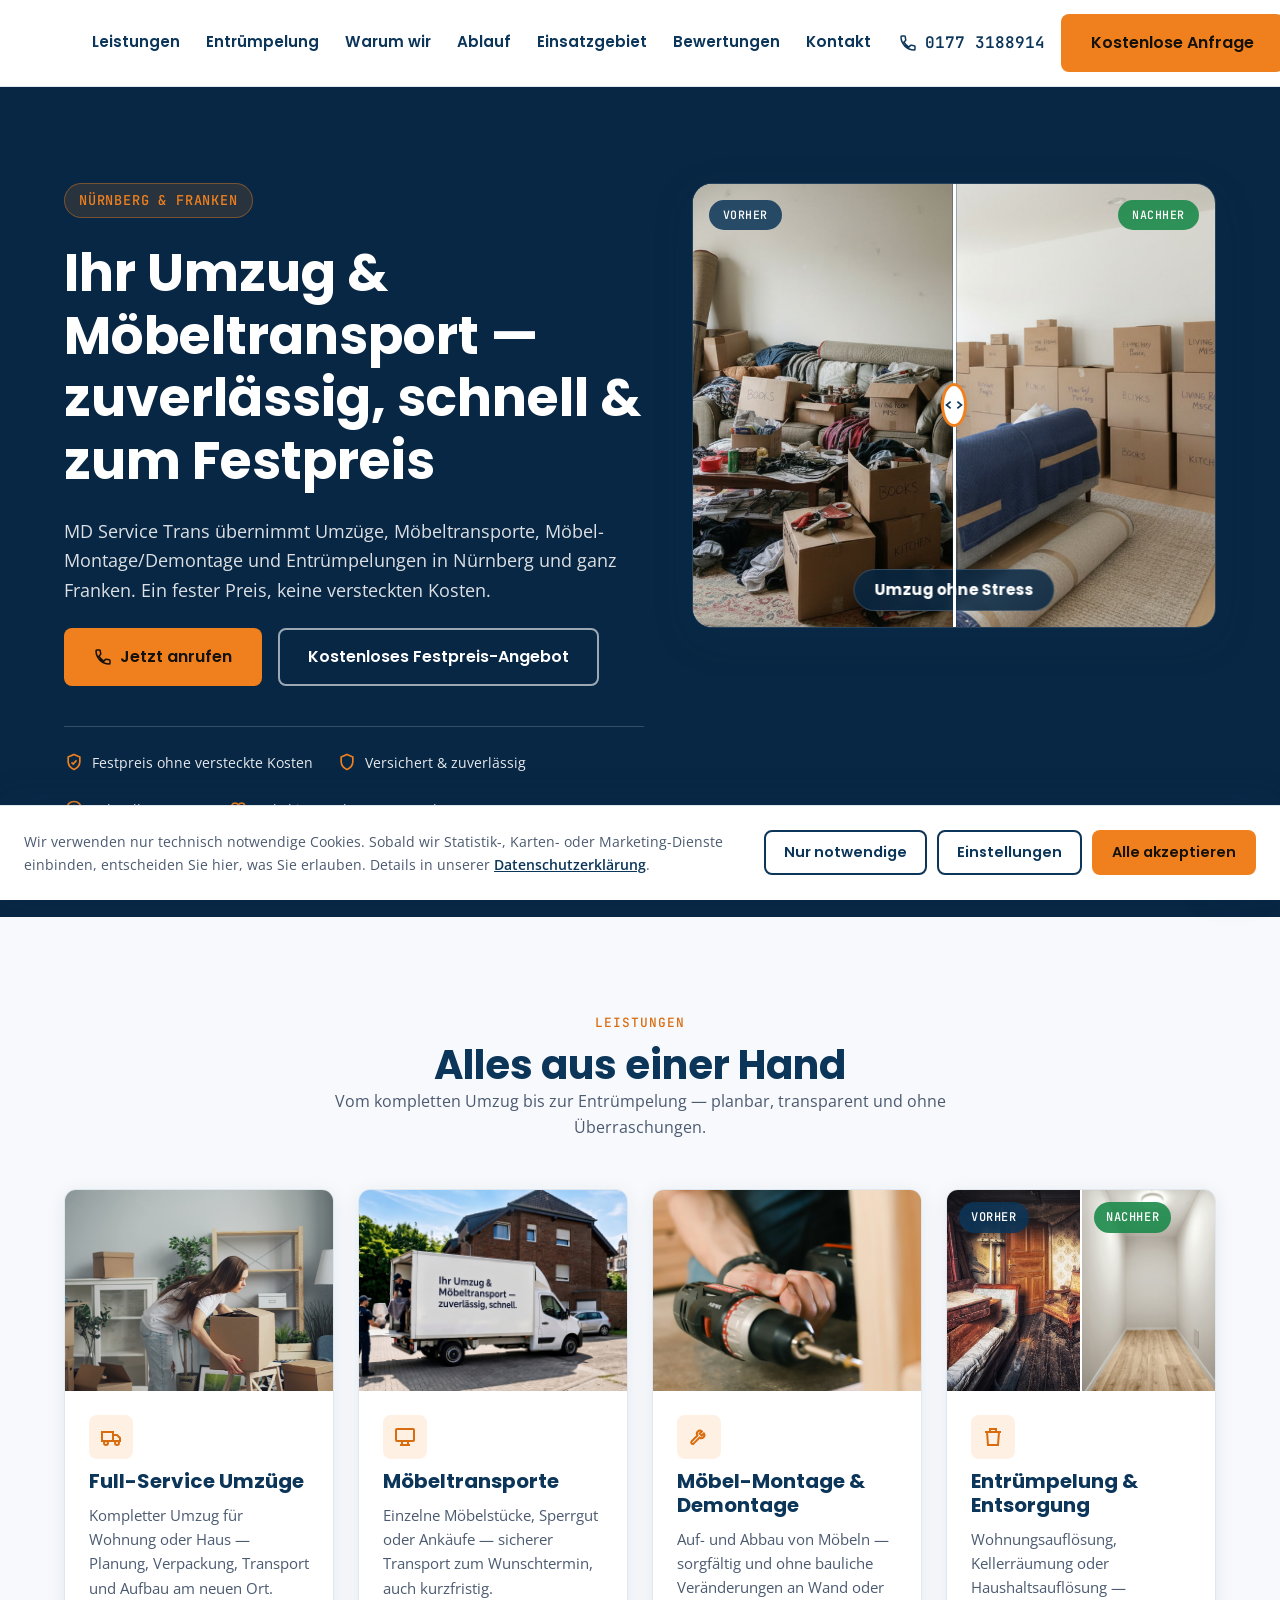
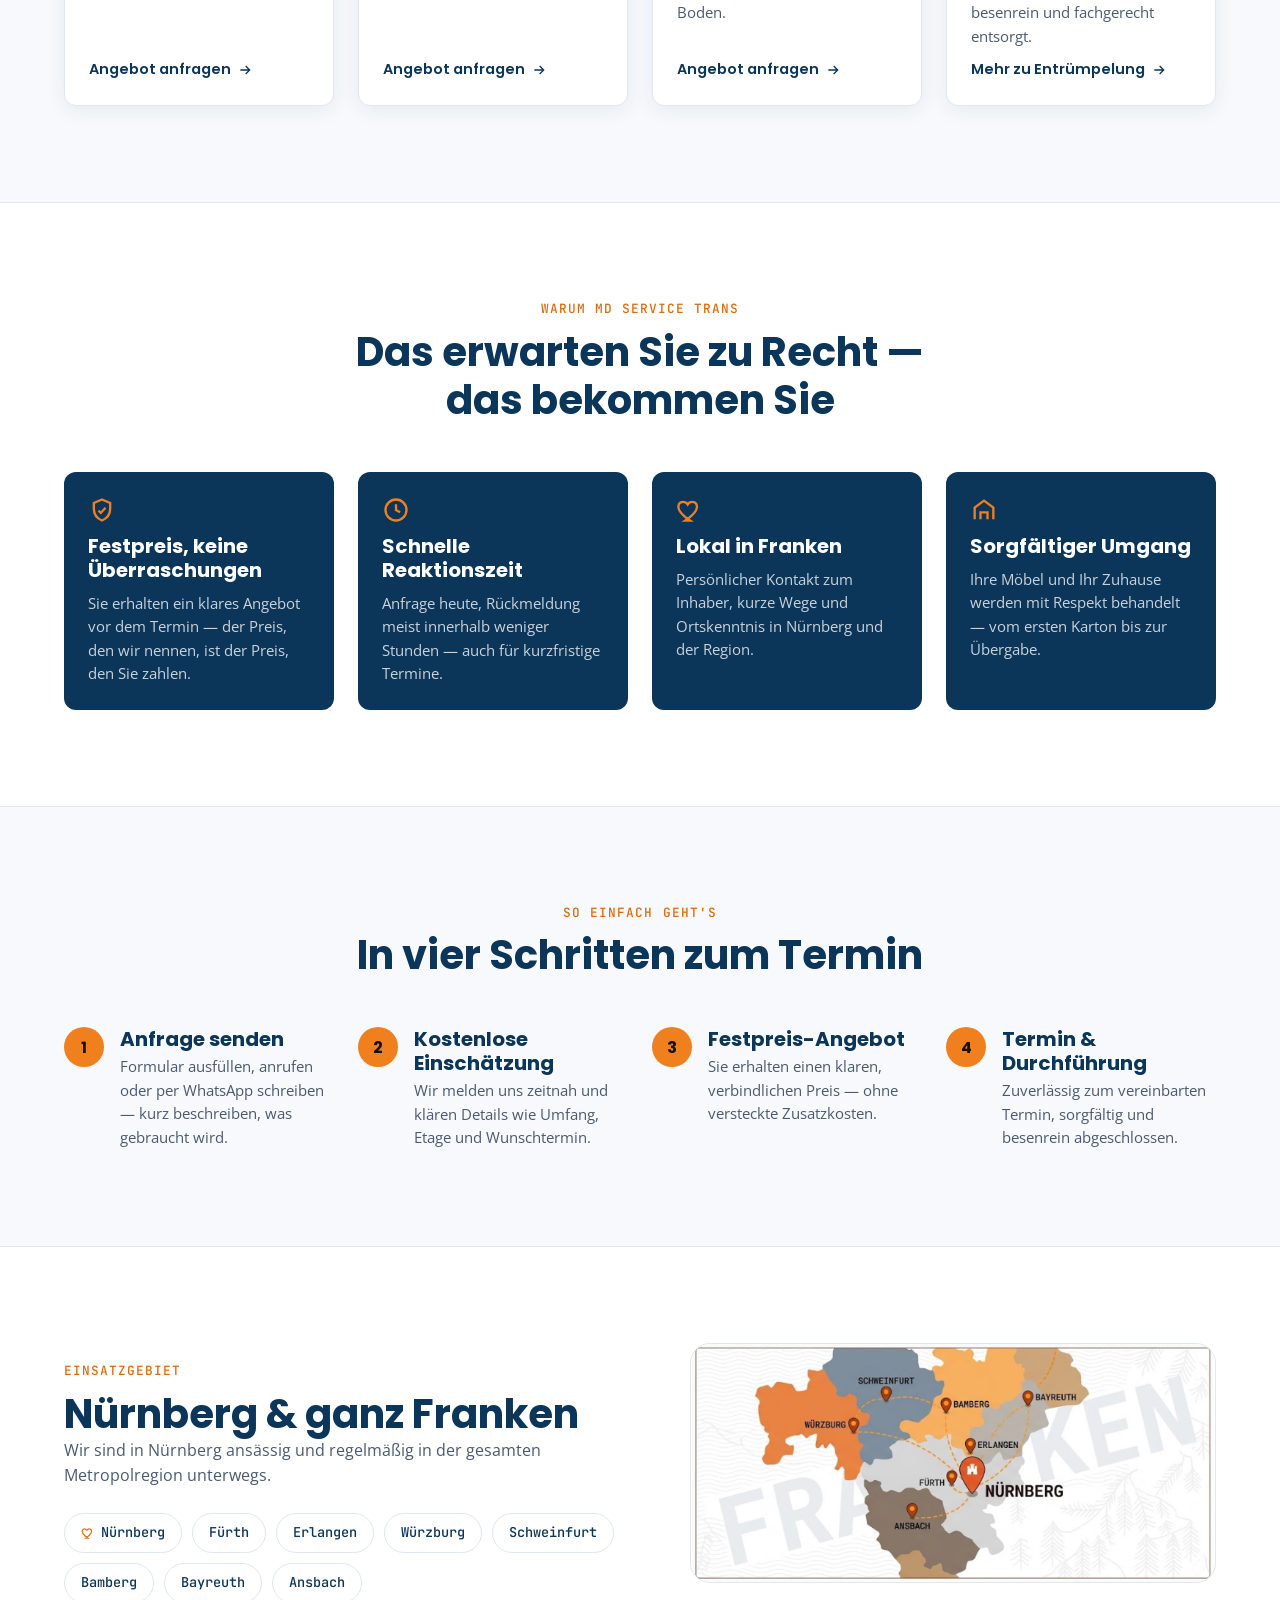
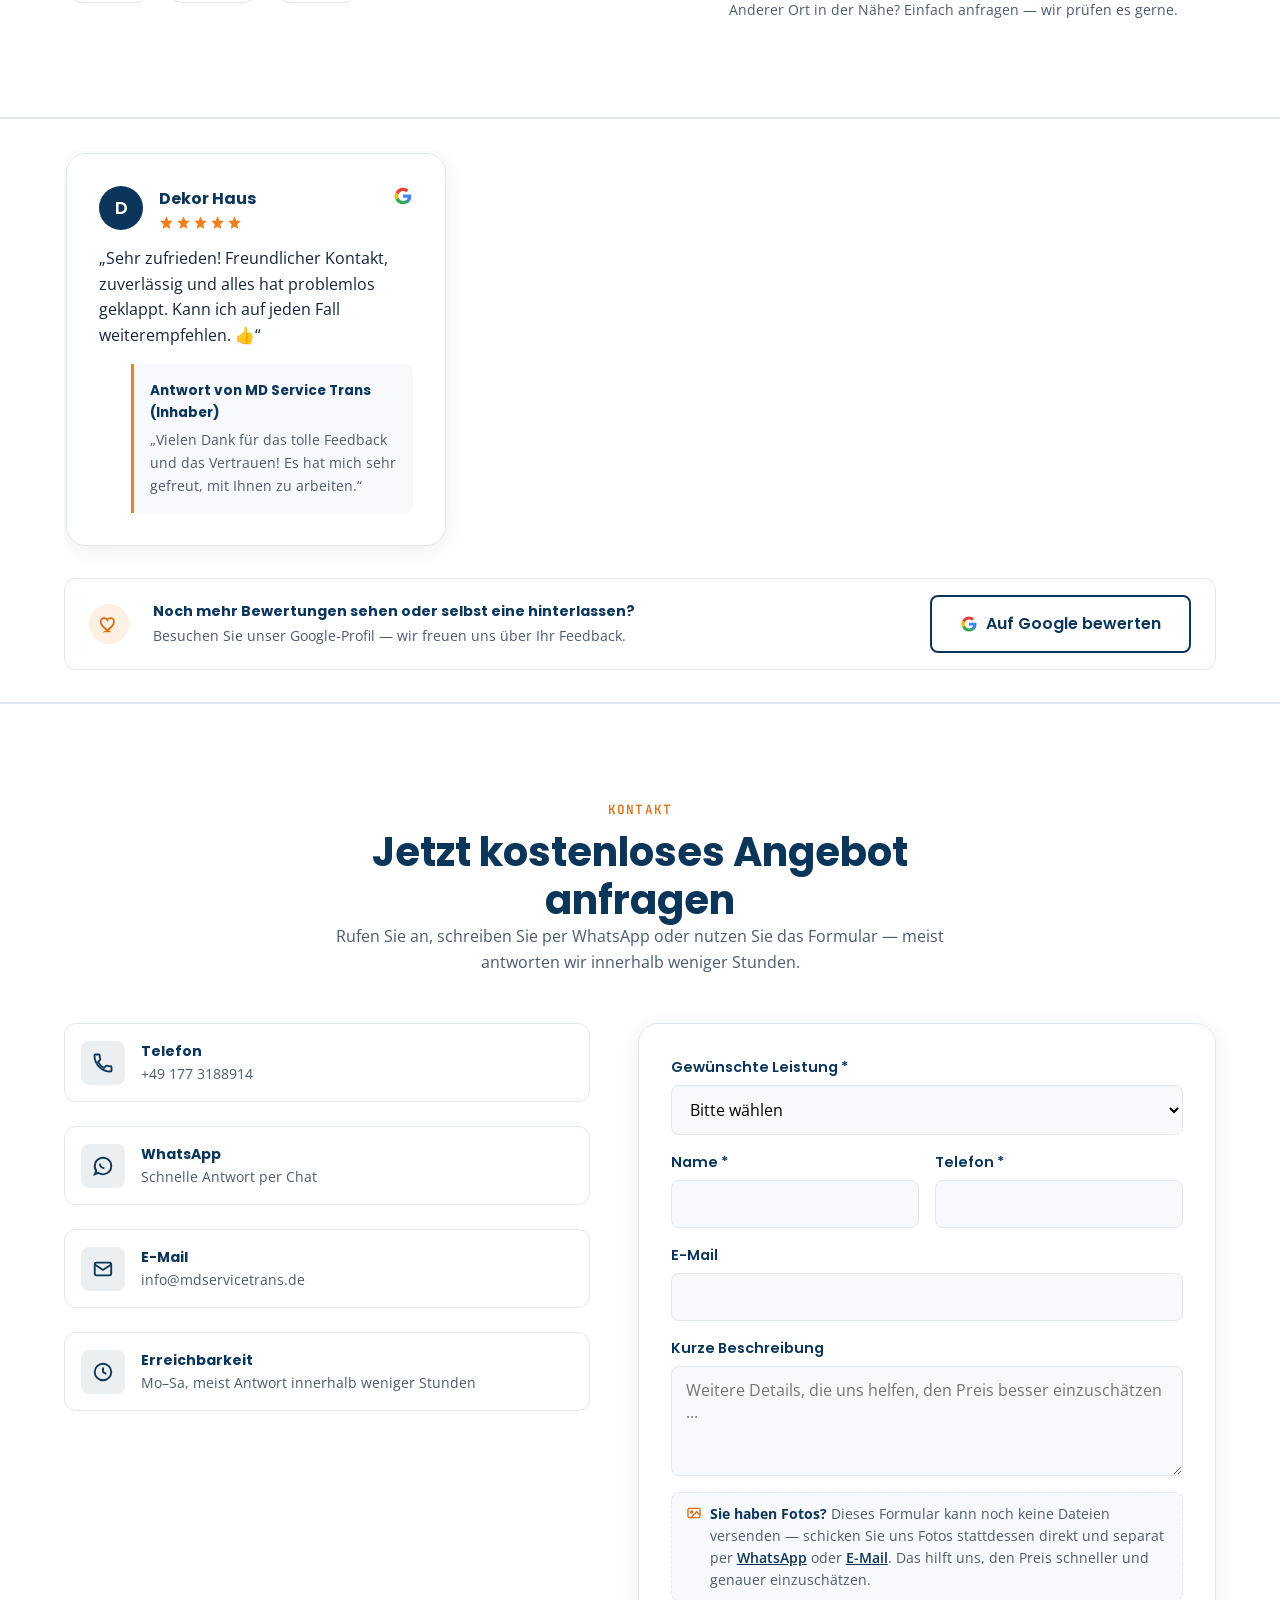
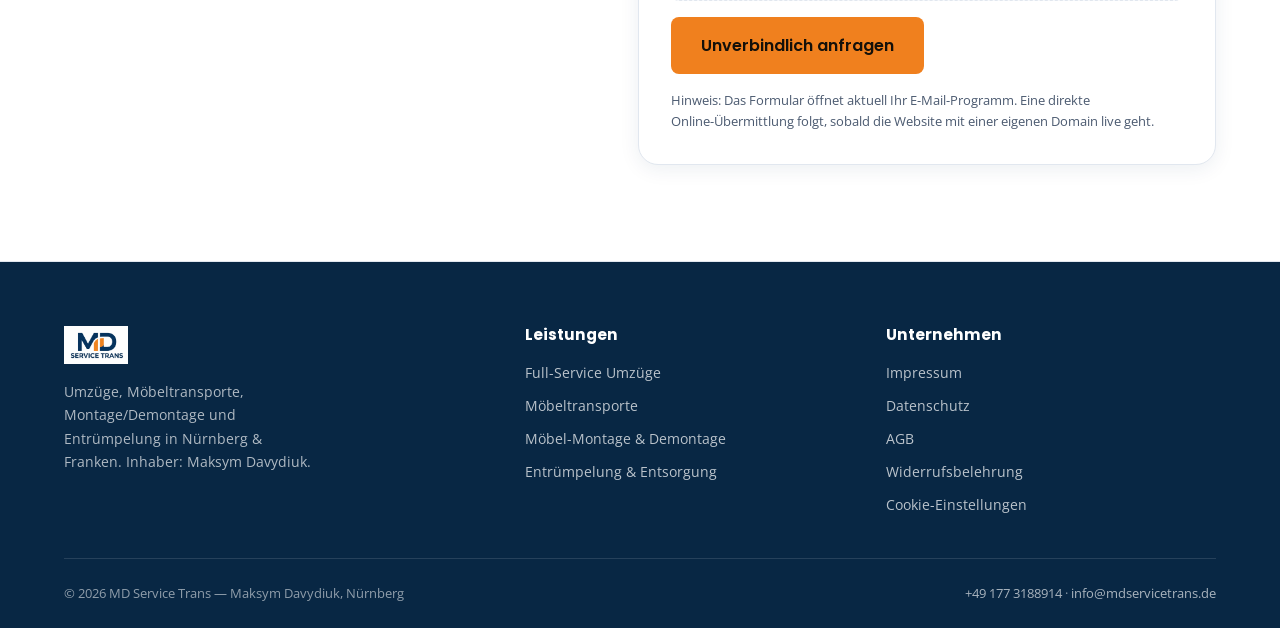
==== commit d8e26f7a: "Add Entrümpelung section (hub + 5 service pages) with green accent theme - /entruempelung/ hub, Haus" ====
--- a/index.html
+++ b/index.html
@@ -69,6 +69,7 @@
     </a>
     <nav class="main-nav" id="main-nav" aria-label="Hauptnavigation">
       <a href="#leistungen">Leistungen</a>
+      <a href="entruempelung/">Entrümpelung</a>
       <a href="#warum-wir">Warum wir</a>
       <a href="#ablauf">Ablauf</a>
       <a href="#einsatzgebiet">Einsatzgebiet</a>
@@ -191,7 +192,7 @@
             <div class="service-icon"><svg viewBox="0 0 24 24" fill="none" stroke="currentColor" stroke-width="2" aria-hidden="true"><path d="M4 7h16M9 7V4h6v3M6 7l1 13h10l1-13"/></svg></div>
             <h3>Entrümpelung &amp; Entsorgung</h3>
             <p>Wohnungsauflösung, Kellerräumung oder Haushaltsauflösung — besenrein und fachgerecht entsorgt.</p>
-            <a class="service-link" href="#kontakt">Angebot anfragen <svg viewBox="0 0 24 24" fill="none" stroke="currentColor" stroke-width="2" aria-hidden="true"><path d="M5 12h14M13 6l6 6-6 6"/></svg></a>
+            <a class="service-link" href="entruempelung/">Mehr zu Entrümpelung <svg viewBox="0 0 24 24" fill="none" stroke="currentColor" stroke-width="2" aria-hidden="true"><path d="M5 12h14M13 6l6 6-6 6"/></svg></a>
           </div>
         </article>
 
@@ -536,7 +537,7 @@
         <a href="#leistungen">Full-Service Umzüge</a>
         <a href="#leistungen">Möbeltransporte</a>
         <a href="#leistungen">Möbel-Montage &amp; Demontage</a>
-        <a href="#leistungen">Entrümpelung &amp; Entsorgung</a>
+        <a href="entruempelung/">Entrümpelung &amp; Entsorgung</a>
       </div>
       <div class="footer-col">
         <h4>Unternehmen</h4>
@@ -656,6 +657,14 @@
       });
     });
   });
+
+  // Preselect the service when arriving from a landing page, e.g. /?leistung=Entruempelung#kontakt
+  (function () {
+    const wanted = new URLSearchParams(window.location.search).get('leistung');
+    if (!wanted) return;
+    serviceSelect.value = wanted;
+    if (serviceSelect.value === wanted) serviceSelect.dispatchEvent(new Event('change'));
+  })();
 </script>
 <script src="cookie-consent.js" defer></script>
 </body>
--- a/styles.css
+++ b/styles.css
@@ -924,3 +924,31 @@
     box-shadow: var(--shadow-card);
   }
 }
+
+/* Header: seven nav items + phone + CTA need more room than the old six */
+.main-nav a, .phone-link, .header-cta .btn { white-space: nowrap; }
+.main-nav a[aria-current="page"], .main-nav a.nav-current { border-color: var(--color-orange-dark); }
+@media (max-width: 1320px) {
+  .main-nav { gap: 18px; }
+}
+@media (max-width: 1240px) {
+  .phone-link span { display: none; }
+}
+@media (max-width: 1120px) {
+  .main-nav { display: none; }
+  .nav-toggle { display: inline-flex; align-items: center; justify-content: center; }
+  .main-nav.open {
+    display: flex;
+    flex-direction: column;
+    position: absolute;
+    top: 100%;
+    left: 0;
+    right: 0;
+    gap: 0;
+    background: var(--color-surface);
+    padding: var(--space-2) var(--space-3) var(--space-3);
+    border-bottom: 1px solid var(--color-border);
+    box-shadow: var(--shadow-card);
+  }
+  .main-nav.open a { padding: 14px 4px; border-bottom: 1px solid var(--color-bg); }
+}
